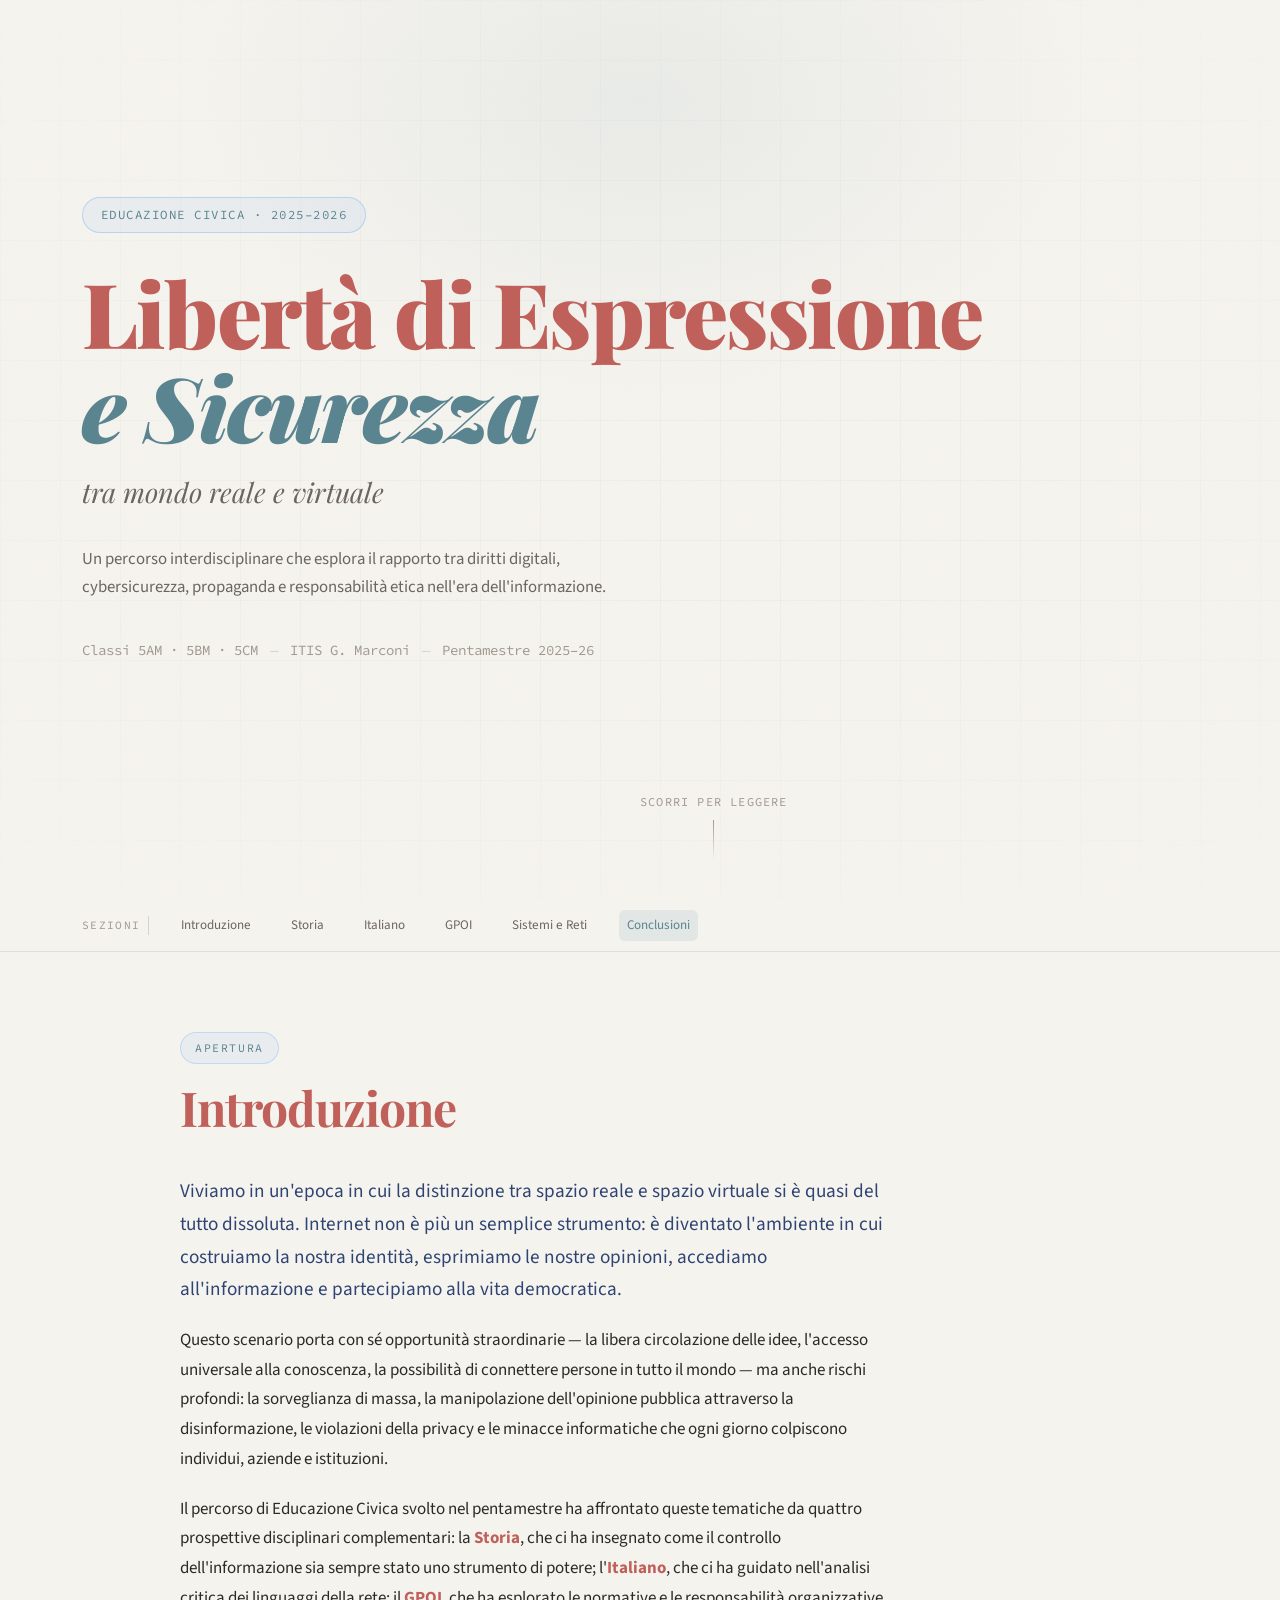
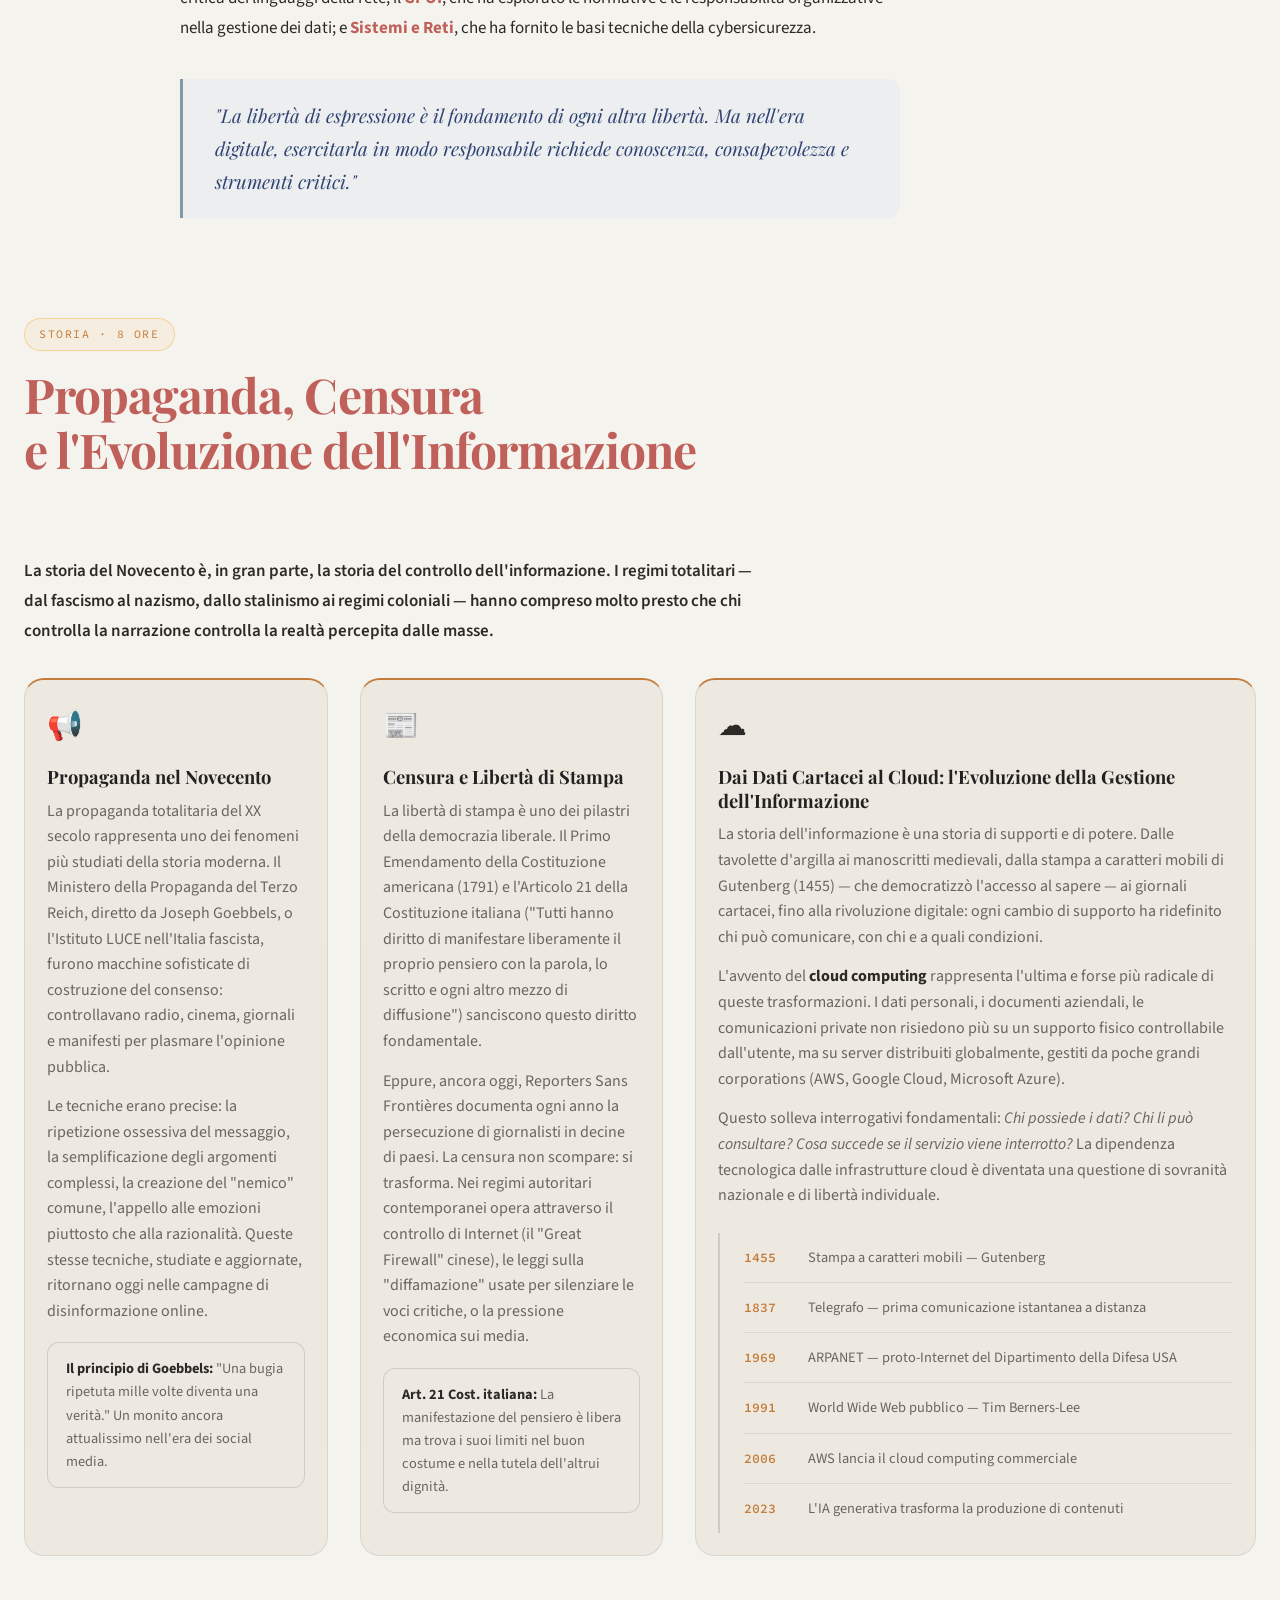
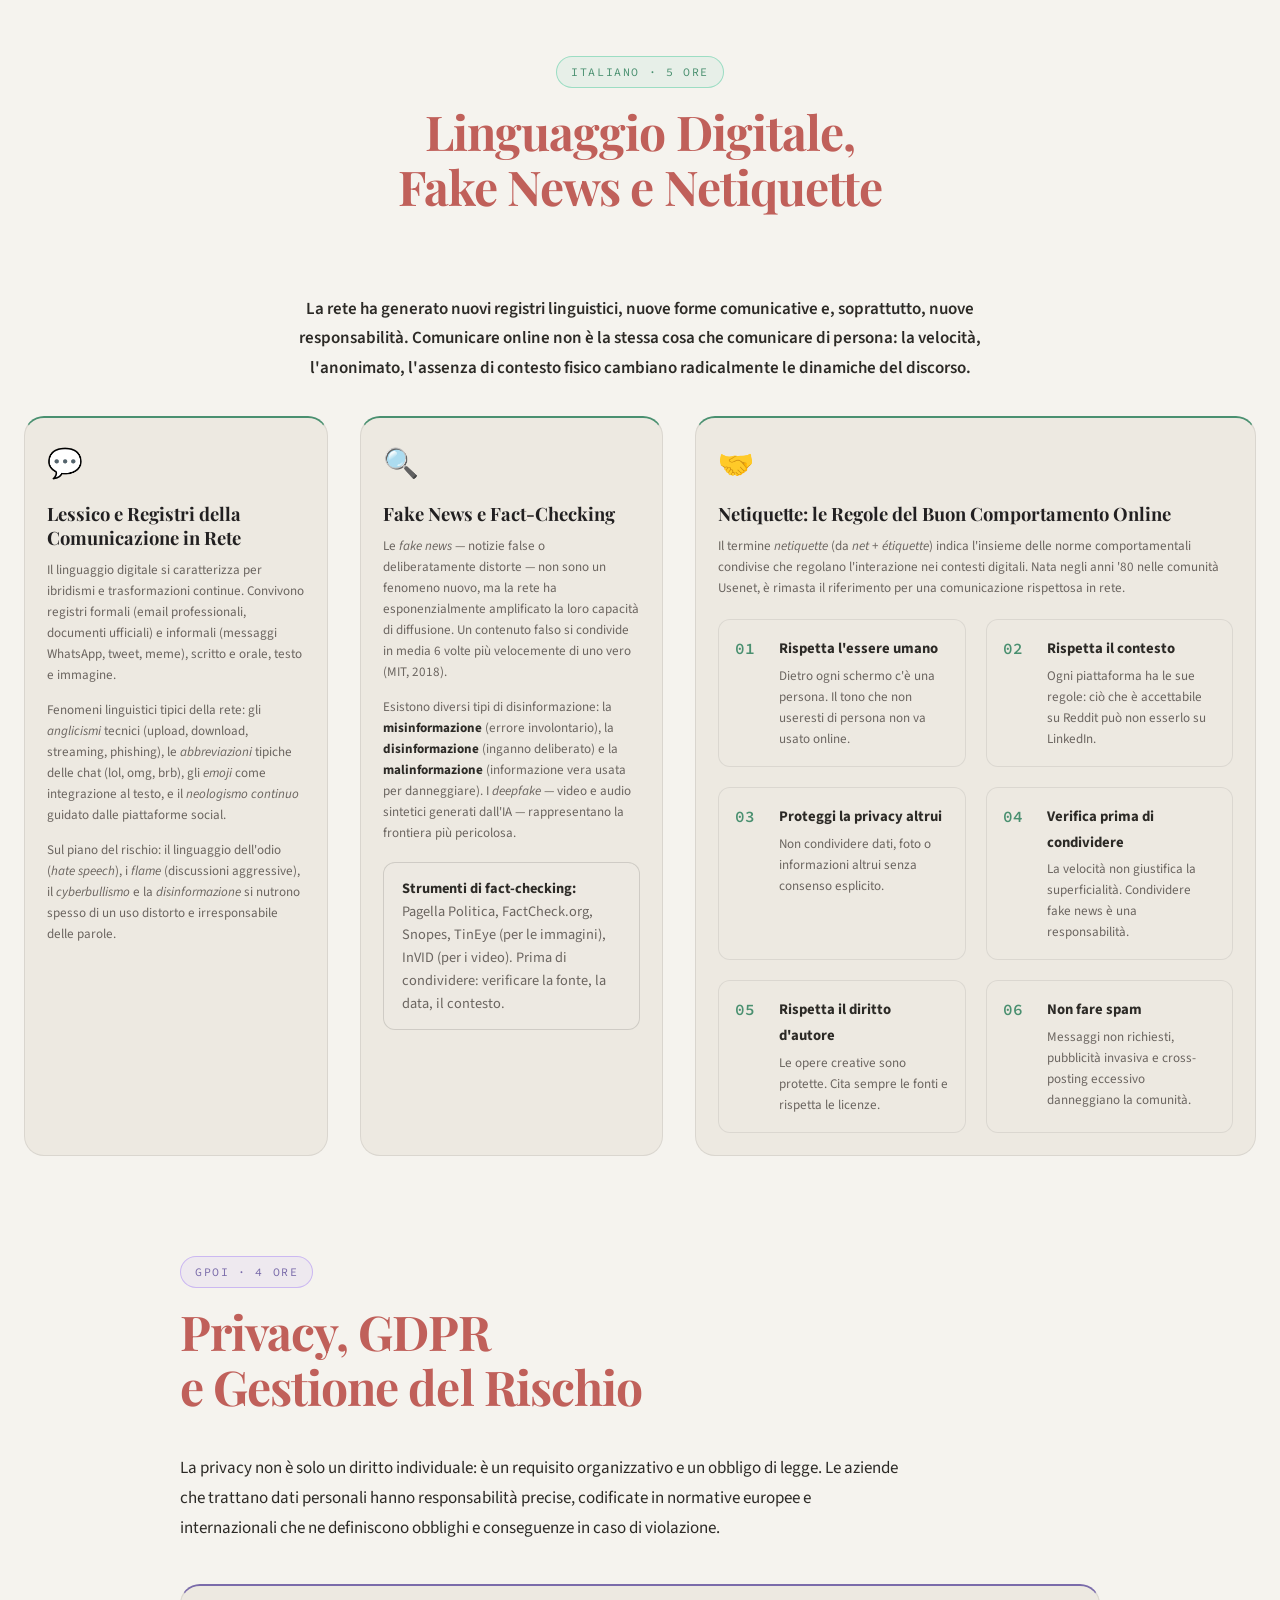
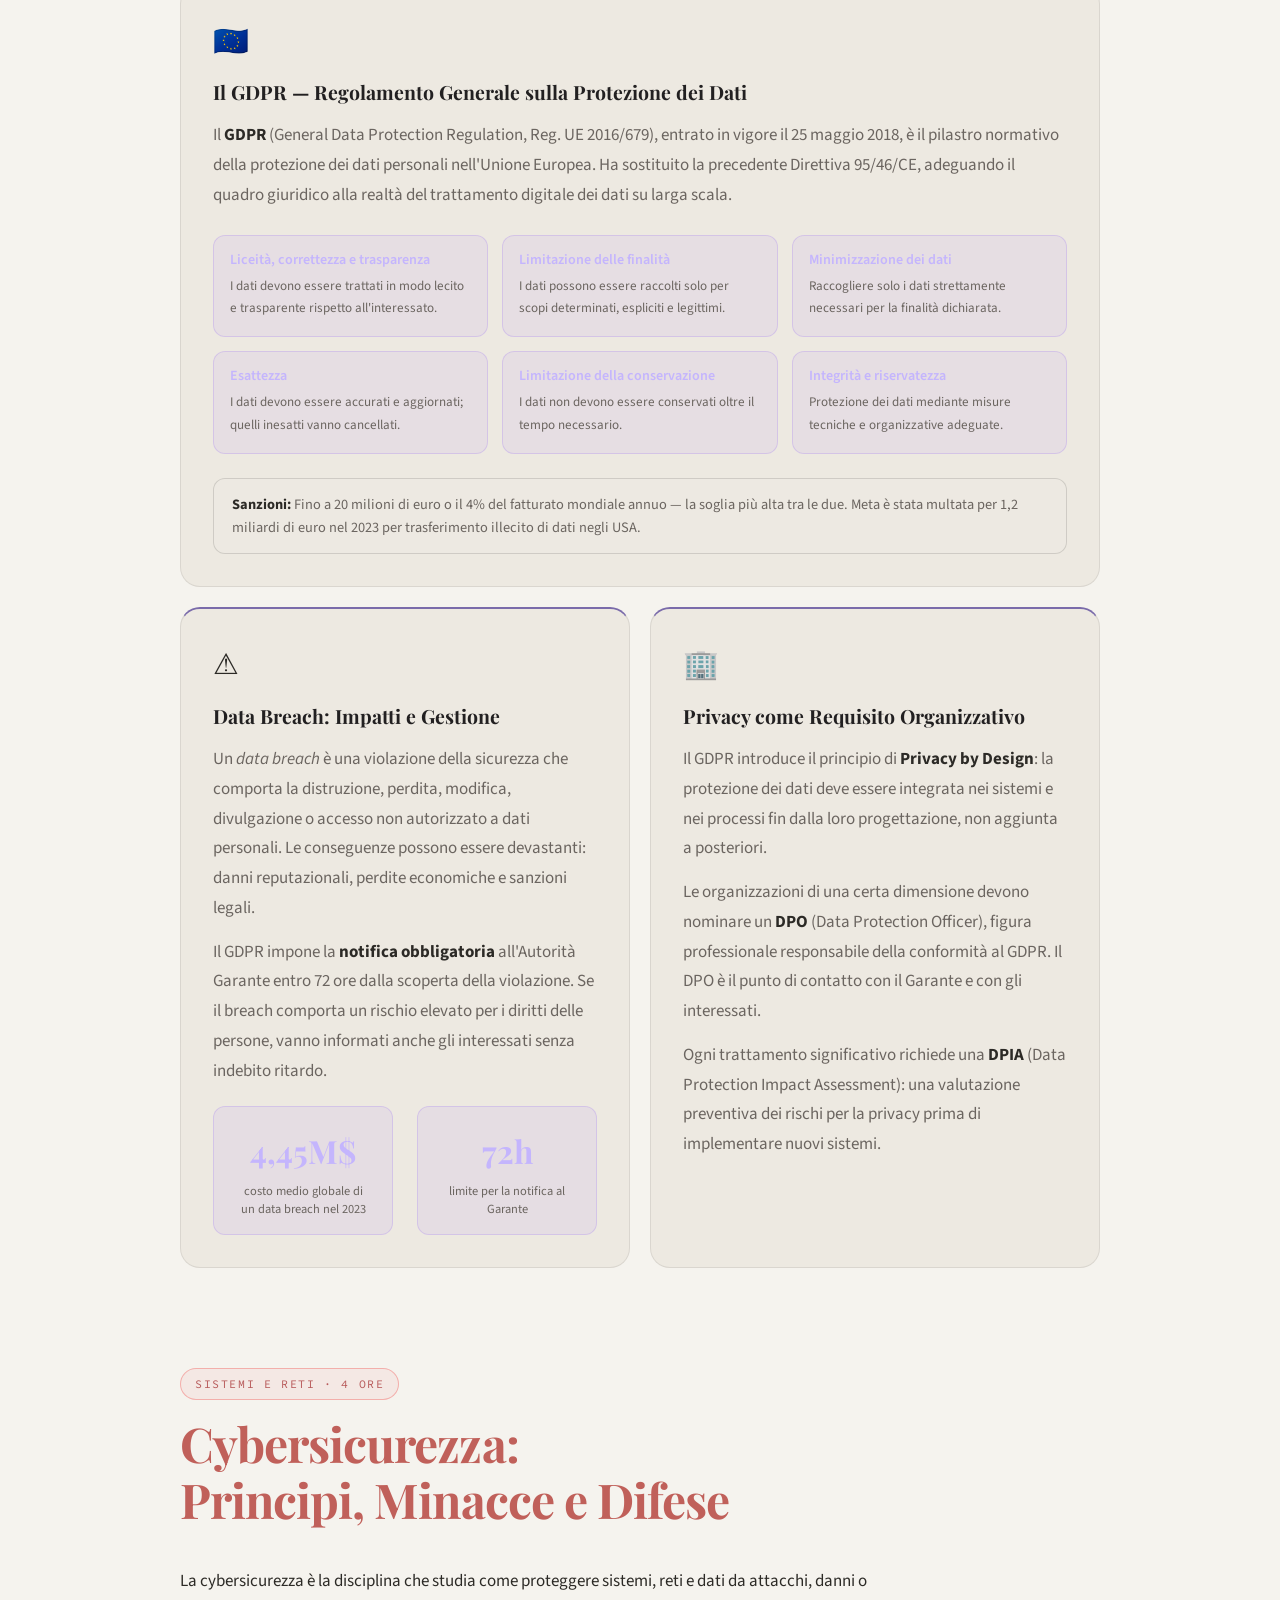
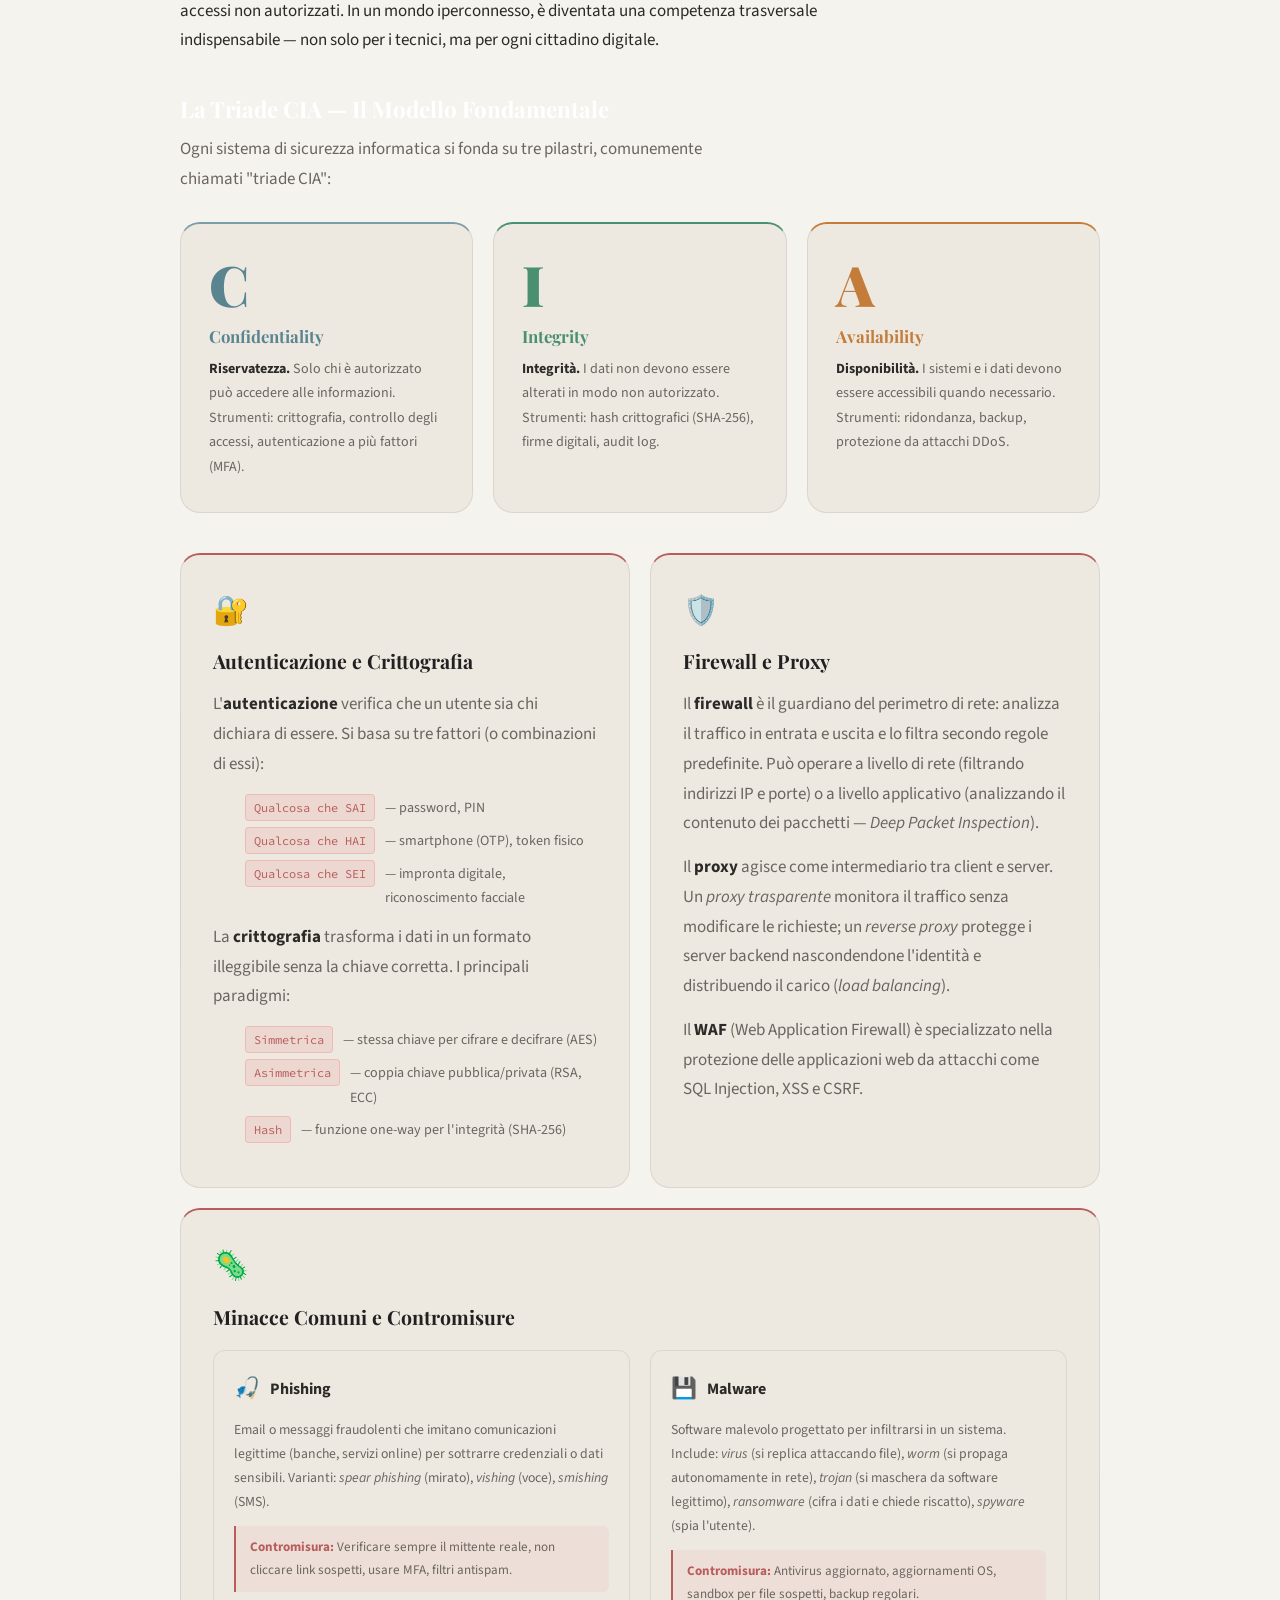
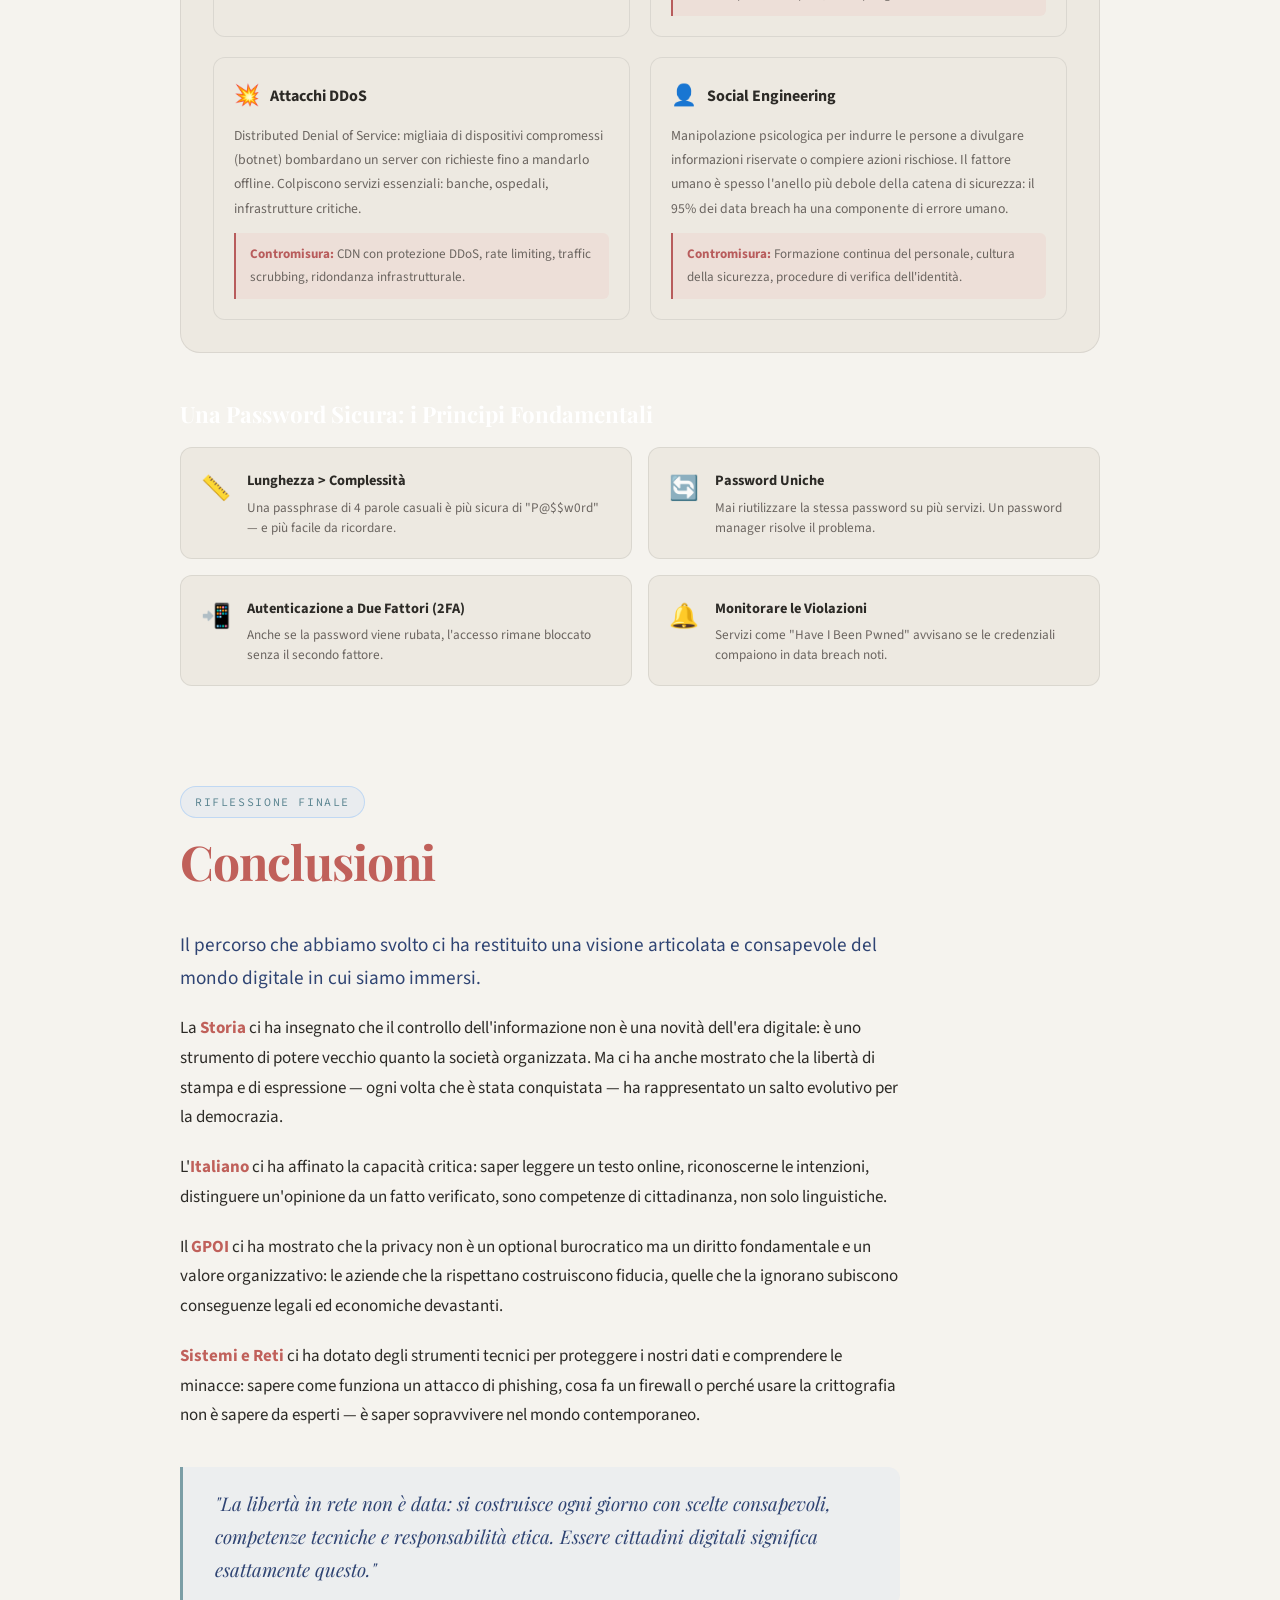
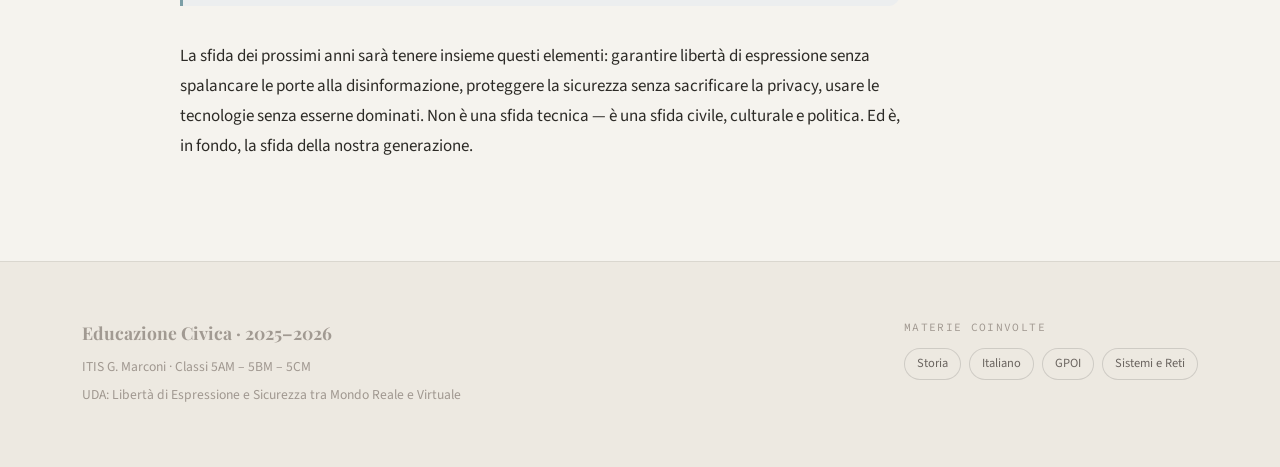
==== ed_civica.html @ 310dff1f "ul" ====
<!DOCTYPE html>
<html lang="it">
<head>
  <meta charset="UTF-8" />
  <meta name="viewport" content="width=device-width, initial-scale=1.0" />
  <title>Libertà di Espressione e Sicurezza — Educazione Civica</title>
  <link rel="preconnect" href="https://fonts.googleapis.com" />
  <link rel="preconnect" href="https://fonts.gstatic.com" crossorigin />
  <link href="https://fonts.googleapis.com/css2?family=Playfair+Display:ital,wght@0,400;0,700;0,900;1,400;1,700&family=Source+Sans+3:ital,wght@0,300;0,400;0,600;1,300;1,400&family=Source+Code+Pro:wght@400;600&display=swap" rel="stylesheet" />
  <link rel="stylesheet" href="https://cdn.jsdelivr.net/npm/bootstrap@5.3.3/dist/css/bootstrap.min.css" />
  <link rel="stylesheet" href="style_edciv.css" />
</head>
<body>

  <!-- ░░ HERO ░░ -->
  <header class="hero">
    <div class="hero-noise"></div>
    <div class="hero-grid"></div>
    <div class="container hero-inner">
      <div class="hero-badge">Educazione Civica · 2025–2026</div>
      <h1 class="hero-title">
        Libertà di Espressione<br />
        <span class="accent">e Sicurezza</span>
      </h1>
      <p class="hero-sub">tra mondo reale e virtuale</p>
      <p class="hero-desc">
        Un percorso interdisciplinare che esplora il rapporto tra diritti digitali,
        cybersicurezza, propaganda e responsabilità etica nell'era dell'informazione.
      </p>
      <div class="hero-meta">
        <span>Classi 5AM · 5BM · 5CM</span>
        <span class="sep">—</span>
        <span>ITIS G. Marconi</span>
        <span class="sep">—</span>
        <span>Pentamestre 2025–26</span>
      </div>
    </div>
    <div class="hero-scroll-hint">
      <span>Scorri per leggere</span>
      <div class="scroll-arrow"></div>
    </div>
  </header>

  <!-- ░░ INDICE / TOC ░░ -->
  <nav class="toc-bar sticky-top">
    <div class="container d-flex align-items-center gap-4 flex-wrap">
      <span class="toc-label">Sezioni</span>
      <a href="#intro" class="toc-link">Introduzione</a>
      <a href="#storia" class="toc-link">Storia</a>
      <a href="#italiano" class="toc-link">Italiano</a>
      <a href="#gpoi" class="toc-link">GPOI</a>
      <a href="#sistemi" class="toc-link">Sistemi e Reti</a>
      <a href="#conclusioni" class="toc-link">Conclusioni</a>
    </div>
  </nav>

  <main class="container main-content">

    <!-- ░░ INTRODUZIONE ░░ -->
    <section id="intro" class="content-section">
      <div class="section-header">
        <div class="section-tag">Apertura</div>
        <h2 class="section-title">Introduzione</h2>
      </div>
      <div class="prose-block">
        <p class="lead-text">
          Viviamo in un'epoca in cui la distinzione tra spazio reale e spazio virtuale si è 
          quasi del tutto dissoluta. Internet non è più un semplice strumento: è diventato 
          l'ambiente in cui costruiamo la nostra identità, esprimiamo le nostre opinioni,
          accediamo all'informazione e partecipiamo alla vita democratica.
        </p>
        <p>
          Questo scenario porta con sé opportunità straordinarie — la libera circolazione 
          delle idee, l'accesso universale alla conoscenza, la possibilità di connettere 
          persone in tutto il mondo — ma anche rischi profondi: la sorveglianza di massa, 
          la manipolazione dell'opinione pubblica attraverso la disinformazione, le violazioni 
          della privacy e le minacce informatiche che ogni giorno colpiscono individui, 
          aziende e istituzioni.
        </p>
        <p>
          Il percorso di Educazione Civica svolto nel pentamestre ha affrontato queste 
          tematiche da quattro prospettive disciplinari complementari: la <strong>Storia</strong>, 
          che ci ha insegnato come il controllo dell'informazione sia sempre stato uno 
          strumento di potere; l'<strong>Italiano</strong>, che ci ha guidato nell'analisi 
          critica dei linguaggi della rete; il <strong>GPOI</strong>, che ha esplorato le 
          normative e le responsabilità organizzative nella gestione dei dati; e 
          <strong>Sistemi e Reti</strong>, che ha fornito le basi tecniche della cybersicurezza.
        </p>
        <blockquote class="pull-quote">
          "La libertà di espressione è il fondamento di ogni altra libertà. 
          Ma nell'era digitale, esercitarla in modo responsabile richiede 
          conoscenza, consapevolezza e strumenti critici."
        </blockquote>
      </div>
    </section>

    <!-- ░░ STORIA ░░ -->
    <section id="storia" class="content-section">
      <div class="section-header">
        <div class="section-tag tag-storia">Storia · 8 ore</div>
        <h2 class="section-title">Propaganda, Censura<br/>e l'Evoluzione dell'Informazione</h2>
      </div>

      <div class="prose-block">
        <p>
          La storia del Novecento è, in gran parte, la storia del controllo dell'informazione. 
          I regimi totalitari — dal fascismo al nazismo, dallo stalinismo ai regimi coloniali — 
          hanno compreso molto presto che chi controlla la narrazione controlla la realtà 
          percepita dalle masse.
        </p>
      </div>

      <div class="card-grid">
        <div class="topic-card card-storia">
          <div class="card-icon">📢</div>
          <h3>Propaganda nel Novecento</h3>
          <p>
            La propaganda totalitaria del XX secolo rappresenta uno dei fenomeni più studiati 
            della storia moderna. Il Ministero della Propaganda del Terzo Reich, diretto da 
            Joseph Goebbels, o l'Istituto LUCE nell'Italia fascista, furono macchine 
            sofisticate di costruzione del consenso: controllavano radio, cinema, giornali 
            e manifesti per plasmare l'opinione pubblica.
          </p>
          <p>
            Le tecniche erano precise: la ripetizione ossessiva del messaggio, la 
            semplificazione degli argomenti complessi, la creazione del "nemico" comune, 
            l'appello alle emozioni piuttosto che alla razionalità. Queste stesse tecniche, 
            studiate e aggiornate, ritornano oggi nelle campagne di disinformazione online.
          </p>
          <div class="card-highlight">
            <strong>Il principio di Goebbels:</strong> "Una bugia ripetuta mille volte 
            diventa una verità." Un monito ancora attualissimo nell'era dei social media.
          </div>
        </div>

        <div class="topic-card card-storia">
          <div class="card-icon">📰</div>
          <h3>Censura e Libertà di Stampa</h3>
          <p>
            La libertà di stampa è uno dei pilastri della democrazia liberale. 
            Il Primo Emendamento della Costituzione americana (1791) e l'Articolo 21 
            della Costituzione italiana ("Tutti hanno diritto di manifestare liberamente 
            il proprio pensiero con la parola, lo scritto e ogni altro mezzo di diffusione") 
            sanciscono questo diritto fondamentale.
          </p>
          <p>
            Eppure, ancora oggi, Reporters Sans Frontières documenta ogni anno la 
            persecuzione di giornalisti in decine di paesi. La censura non scompare: 
            si trasforma. Nei regimi autoritari contemporanei opera attraverso il controllo 
            di Internet (il "Great Firewall" cinese), le leggi sulla "diffamazione" usate 
            per silenziare le voci critiche, o la pressione economica sui media.
          </p>
          <div class="card-highlight">
            <strong>Art. 21 Cost. italiana:</strong> La manifestazione del pensiero è 
            libera ma trova i suoi limiti nel buon costume e nella tutela dell'altrui dignità.
          </div>
        </div>

        <div class="topic-card card-storia full-width">
          <div class="card-icon">☁️</div>
          <h3>Dai Dati Cartacei al Cloud: l'Evoluzione della Gestione dell'Informazione</h3>
          <p>
            La storia dell'informazione è una storia di supporti e di potere. Dalle tavolette 
            d'argilla ai manoscritti medievali, dalla stampa a caratteri mobili di Gutenberg 
            (1455) — che democratizzò l'accesso al sapere — ai giornali cartacei, fino alla 
            rivoluzione digitale: ogni cambio di supporto ha ridefinito chi può comunicare, 
            con chi e a quali condizioni.
          </p>
          <p>
            L'avvento del <strong>cloud computing</strong> rappresenta l'ultima e forse più 
            radicale di queste trasformazioni. I dati personali, i documenti aziendali, 
            le comunicazioni private non risiedono più su un supporto fisico controllabile 
            dall'utente, ma su server distribuiti globalmente, gestiti da poche grandi 
            corporations (AWS, Google Cloud, Microsoft Azure). 
          </p>
          <p>
            Questo solleva interrogativi fondamentali: <em>Chi possiede i dati?</em> 
            <em>Chi li può consultare?</em> <em>Cosa succede se il servizio viene 
            interrotto?</em> La dipendenza tecnologica dalle infrastrutture cloud è 
            diventata una questione di sovranità nazionale e di libertà individuale.
          </p>
          <div class="timeline">
            <div class="timeline-item">
              <span class="t-year">1455</span>
              <span class="t-event">Stampa a caratteri mobili — Gutenberg</span>
            </div>
            <div class="timeline-item">
              <span class="t-year">1837</span>
              <span class="t-event">Telegrafo — prima comunicazione istantanea a distanza</span>
            </div>
            <div class="timeline-item">
              <span class="t-year">1969</span>
              <span class="t-event">ARPANET — proto-Internet del Dipartimento della Difesa USA</span>
            </div>
            <div class="timeline-item">
              <span class="t-year">1991</span>
              <span class="t-event">World Wide Web pubblico — Tim Berners-Lee</span>
            </div>
            <div class="timeline-item">
              <span class="t-year">2006</span>
              <span class="t-event">AWS lancia il cloud computing commerciale</span>
            </div>
            <div class="timeline-item">
              <span class="t-year">2023</span>
              <span class="t-event">L'IA generativa trasforma la produzione di contenuti</span>
            </div>
          </div>
        </div>
      </div>
    </section>

    <!-- ░░ ITALIANO ░░ -->
    <section id="italiano" class="content-section">
      <div class="section-header">
        <div class="section-tag tag-italiano">Italiano · 5 ore</div>
        <h2 class="section-title">Linguaggio Digitale,<br/>Fake News e Netiquette</h2>
      </div>

      <div class="prose-block">
        <p>
          La rete ha generato nuovi registri linguistici, nuove forme comunicative e, 
          soprattutto, nuove responsabilità. Comunicare online non è la stessa cosa che 
          comunicare di persona: la velocità, l'anonimato, l'assenza di contesto fisico 
          cambiano radicalmente le dinamiche del discorso.
        </p>
      </div>

      <div class="card-grid">
        <div class="topic-card card-italiano">
          <div class="card-icon">💬</div>
          <h3>Lessico e Registri della Comunicazione in Rete</h3>
          <p>
            Il linguaggio digitale si caratterizza per ibridismi e trasformazioni continue. 
            Convivono registri formali (email professionali, documenti ufficiali) e 
            informali (messaggi WhatsApp, tweet, meme), scritto e orale, testo e immagine.
          </p>
          <p>
            Fenomeni linguistici tipici della rete: gli <em>anglicismi</em> tecnici 
            (upload, download, streaming, phishing), le <em>abbreviazioni</em> tipiche 
            delle chat (lol, omg, brb), gli <em>emoji</em> come integrazione al testo,
            e il <em>neologismo continuo</em> guidato dalle piattaforme social.
          </p>
          <p>
            Sul piano del rischio: il linguaggio dell'odio (<em>hate speech</em>), 
            i <em>flame</em> (discussioni aggressive), il <em>cyberbullismo</em> e 
            la <em>disinformazione</em> si nutrono spesso di un uso distorto e 
            irresponsabile delle parole.
          </p>
        </div>

        <div class="topic-card card-italiano">
          <div class="card-icon">🔍</div>
          <h3>Fake News e Fact-Checking</h3>
          <p>
            Le <em>fake news</em> — notizie false o deliberatamente distorte — non sono 
            un fenomeno nuovo, ma la rete ha esponenzialmente amplificato la loro 
            capacità di diffusione. Un contenuto falso si condivide in media 6 volte più 
            velocemente di uno vero (MIT, 2018).
          </p>
          <p>
            Esistono diversi tipi di disinformazione: la <strong>misinformazione</strong> 
            (errore involontario), la <strong>disinformazione</strong> (inganno 
            deliberato) e la <strong>malinformazione</strong> (informazione vera usata 
            per danneggiare). I <em>deepfake</em> — video e audio sintetici generati 
            dall'IA — rappresentano la frontiera più pericolosa.
          </p>
          <div class="card-highlight">
            <strong>Strumenti di fact-checking:</strong> Pagella Politica, 
            FactCheck.org, Snopes, TinEye (per le immagini), InVID (per i video). 
            Prima di condividere: verificare la fonte, la data, il contesto.
          </div>
        </div>

        <div class="topic-card card-italiano full-width">
          <div class="card-icon">🤝</div>
          <h3>Netiquette: le Regole del Buon Comportamento Online</h3>
          <p>
            Il termine <em>netiquette</em> (da <em>net</em> + <em>étiquette</em>) 
            indica l'insieme delle norme comportamentali condivise che regolano 
            l'interazione nei contesti digitali. Nata negli anni '80 nelle comunità 
            Usenet, è rimasta il riferimento per una comunicazione rispettosa in rete.
          </p>
          <div class="rules-grid">
            <div class="rule-item">
              <span class="rule-num">01</span>
              <div>
                <strong>Rispetta l'essere umano</strong>
                <p>Dietro ogni schermo c'è una persona. Il tono che non useresti di persona non va usato online.</p>
              </div>
            </div>
            <div class="rule-item">
              <span class="rule-num">02</span>
              <div>
                <strong>Rispetta il contesto</strong>
                <p>Ogni piattaforma ha le sue regole: ciò che è accettabile su Reddit può non esserlo su LinkedIn.</p>
              </div>
            </div>
            <div class="rule-item">
              <span class="rule-num">03</span>
              <div>
                <strong>Proteggi la privacy altrui</strong>
                <p>Non condividere dati, foto o informazioni altrui senza consenso esplicito.</p>
              </div>
            </div>
            <div class="rule-item">
              <span class="rule-num">04</span>
              <div>
                <strong>Verifica prima di condividere</strong>
                <p>La velocità non giustifica la superficialità. Condividere fake news è una responsabilità.</p>
              </div>
            </div>
            <div class="rule-item">
              <span class="rule-num">05</span>
              <div>
                <strong>Rispetta il diritto d'autore</strong>
                <p>Le opere creative sono protette. Cita sempre le fonti e rispetta le licenze.</p>
              </div>
            </div>
            <div class="rule-item">
              <span class="rule-num">06</span>
              <div>
                <strong>Non fare spam</strong>
                <p>Messaggi non richiesti, pubblicità invasiva e cross-posting eccessivo danneggiano la comunità.</p>
              </div>
            </div>
          </div>
        </div>
      </div>
    </section>

    <!-- ░░ GPOI ░░ -->
    <section id="gpoi" class="content-section">
      <div class="section-header">
        <div class="section-tag tag-gpoi">GPOI · 4 ore</div>
        <h2 class="section-title">Privacy, GDPR<br/>e Gestione del Rischio</h2>
      </div>

      <div class="prose-block">
        <p>
          La privacy non è solo un diritto individuale: è un requisito organizzativo 
          e un obbligo di legge. Le aziende che trattano dati personali hanno 
          responsabilità precise, codificate in normative europee e internazionali 
          che ne definiscono obblighi e conseguenze in caso di violazione.
        </p>
      </div>

      <div class="card-grid">
        <div class="topic-card card-gpoi full-width">
          <div class="card-icon">🇪🇺</div>
          <h3>Il GDPR — Regolamento Generale sulla Protezione dei Dati</h3>
          <p>
            Il <strong>GDPR</strong> (General Data Protection Regulation, Reg. UE 2016/679), 
            entrato in vigore il 25 maggio 2018, è il pilastro normativo della protezione 
            dei dati personali nell'Unione Europea. Ha sostituito la precedente Direttiva 
            95/46/CE, adeguando il quadro giuridico alla realtà del trattamento digitale 
            dei dati su larga scala.
          </p>
          <div class="gdpr-principles">
            <div class="principle">
              <h4>Liceità, correttezza e trasparenza</h4>
              <p>I dati devono essere trattati in modo lecito e trasparente rispetto all'interessato.</p>
            </div>
            <div class="principle">
              <h4>Limitazione delle finalità</h4>
              <p>I dati possono essere raccolti solo per scopi determinati, espliciti e legittimi.</p>
            </div>
            <div class="principle">
              <h4>Minimizzazione dei dati</h4>
              <p>Raccogliere solo i dati strettamente necessari per la finalità dichiarata.</p>
            </div>
            <div class="principle">
              <h4>Esattezza</h4>
              <p>I dati devono essere accurati e aggiornati; quelli inesatti vanno cancellati.</p>
            </div>
            <div class="principle">
              <h4>Limitazione della conservazione</h4>
              <p>I dati non devono essere conservati oltre il tempo necessario.</p>
            </div>
            <div class="principle">
              <h4>Integrità e riservatezza</h4>
              <p>Protezione dei dati mediante misure tecniche e organizzative adeguate.</p>
            </div>
          </div>
          <div class="card-highlight">
            <strong>Sanzioni:</strong> Fino a 20 milioni di euro o il 4% del fatturato 
            mondiale annuo — la soglia più alta tra le due. Meta è stata multata per 
            1,2 miliardi di euro nel 2023 per trasferimento illecito di dati negli USA.
          </div>
        </div>

        <div class="topic-card card-gpoi">
          <div class="card-icon">⚠️</div>
          <h3>Data Breach: Impatti e Gestione</h3>
          <p>
            Un <em>data breach</em> è una violazione della sicurezza che comporta 
            la distruzione, perdita, modifica, divulgazione o accesso non autorizzato 
            a dati personali. Le conseguenze possono essere devastanti: danni reputazionali, 
            perdite economiche e sanzioni legali.
          </p>
          <p>
            Il GDPR impone la <strong>notifica obbligatoria</strong> all'Autorità 
            Garante entro 72 ore dalla scoperta della violazione. Se il breach 
            comporta un rischio elevato per i diritti delle persone, vanno informati 
            anche gli interessati senza indebito ritardo.
          </p>
          <div class="stat-block">
            <div class="stat">
              <span class="stat-num">4,45M$</span>
              <span class="stat-label">costo medio globale di un data breach nel 2023</span>
            </div>
            <div class="stat">
              <span class="stat-num">72h</span>
              <span class="stat-label">limite per la notifica al Garante</span>
            </div>
          </div>
        </div>

        <div class="topic-card card-gpoi">
          <div class="card-icon">🏢</div>
          <h3>Privacy come Requisito Organizzativo</h3>
          <p>
            Il GDPR introduce il principio di <strong>Privacy by Design</strong>: 
            la protezione dei dati deve essere integrata nei sistemi e nei processi 
            fin dalla loro progettazione, non aggiunta a posteriori.
          </p>
          <p>
            Le organizzazioni di una certa dimensione devono nominare un 
            <strong>DPO</strong> (Data Protection Officer), figura professionale 
            responsabile della conformità al GDPR. Il DPO è il punto di contatto 
            con il Garante e con gli interessati.
          </p>
          <p>
            Ogni trattamento significativo richiede una 
            <strong>DPIA</strong> (Data Protection Impact Assessment): una valutazione 
            preventiva dei rischi per la privacy prima di implementare nuovi sistemi.
          </p>
        </div>
      </div>
    </section>

    <!-- ░░ SISTEMI E RETI ░░ -->
    <section id="sistemi" class="content-section">
      <div class="section-header">
        <div class="section-tag tag-sistemi">Sistemi e Reti · 4 ore</div>
        <h2 class="section-title">Cybersicurezza:<br/>Principi, Minacce e Difese</h2>
      </div>

      <div class="prose-block">
        <p>
          La cybersicurezza è la disciplina che studia come proteggere sistemi, 
          reti e dati da attacchi, danni o accessi non autorizzati. In un mondo 
          iperconnesso, è diventata una competenza trasversale indispensabile — 
          non solo per i tecnici, ma per ogni cittadino digitale.
        </p>
      </div>

      <!-- CIA TRIAD -->
      <div class="cia-triad-wrapper">
        <h3 class="sub-heading">La Triade CIA — Il Modello Fondamentale</h3>
        <p class="cia-desc">
          Ogni sistema di sicurezza informatica si fonda su tre pilastri, 
          comunemente chiamati "triade CIA":
        </p>
        <div class="cia-triad">
          <div class="cia-item cia-c">
            <div class="cia-letter">C</div>
            <h4>Confidentiality</h4>
            <p>
              <strong>Riservatezza.</strong> Solo chi è autorizzato può accedere 
              alle informazioni. Strumenti: crittografia, controllo degli accessi, 
              autenticazione a più fattori (MFA).
            </p>
          </div>
          <div class="cia-item cia-i">
            <div class="cia-letter">I</div>
            <h4>Integrity</h4>
            <p>
              <strong>Integrità.</strong> I dati non devono essere alterati 
              in modo non autorizzato. Strumenti: hash crittografici (SHA-256), 
              firme digitali, audit log.
            </p>
          </div>
          <div class="cia-item cia-a">
            <div class="cia-letter">A</div>
            <h4>Availability</h4>
            <p>
              <strong>Disponibilità.</strong> I sistemi e i dati devono essere 
              accessibili quando necessario. Strumenti: ridondanza, backup, 
              protezione da attacchi DDoS.
            </p>
          </div>
        </div>
      </div>

      <div class="card-grid">
        <div class="topic-card card-sistemi">
          <div class="card-icon">🔐</div>
          <h3>Autenticazione e Crittografia</h3>
          <p>
            L'<strong>autenticazione</strong> verifica che un utente sia chi dichiara 
            di essere. Si basa su tre fattori (o combinazioni di essi):
          </p>
          <ul class="tech-list">
            <li><span class="factor">Qualcosa che SAI</span> — password, PIN</li>
            <li><span class="factor">Qualcosa che HAI</span> — smartphone (OTP), token fisico</li>
            <li><span class="factor">Qualcosa che SEI</span> — impronta digitale, riconoscimento facciale</li>
          </ul>
          <p>
            La <strong>crittografia</strong> trasforma i dati in un formato 
            illeggibile senza la chiave corretta. I principali paradigmi:
          </p>
          <ul class="tech-list">
            <li><span class="factor">Simmetrica</span> — stessa chiave per cifrare e decifrare (AES)</li>
            <li><span class="factor">Asimmetrica</span> — coppia chiave pubblica/privata (RSA, ECC)</li>
            <li><span class="factor">Hash</span> — funzione one-way per l'integrità (SHA-256)</li>
          </ul>
        </div>

        <div class="topic-card card-sistemi">
          <div class="card-icon">🛡️</div>
          <h3>Firewall e Proxy</h3>
          <p>
            Il <strong>firewall</strong> è il guardiano del perimetro di rete: 
            analizza il traffico in entrata e uscita e lo filtra secondo regole 
            predefinite. Può operare a livello di rete (filtrando indirizzi IP e porte) 
            o a livello applicativo (analizzando il contenuto dei pacchetti — 
            <em>Deep Packet Inspection</em>).
          </p>
          <p>
            Il <strong>proxy</strong> agisce come intermediario tra client e server. 
            Un <em>proxy trasparente</em> monitora il traffico senza modificare le richieste; 
            un <em>reverse proxy</em> protegge i server backend nascondendone 
            l'identità e distribuendo il carico (<em>load balancing</em>).
          </p>
          <p>
            Il <strong>WAF</strong> (Web Application Firewall) è specializzato 
            nella protezione delle applicazioni web da attacchi come SQL Injection, 
            XSS e CSRF.
          </p>
        </div>

        <div class="topic-card card-sistemi full-width">
          <div class="card-icon">🦠</div>
          <h3>Minacce Comuni e Contromisure</h3>
          <div class="threats-grid">
            <div class="threat-item">
              <div class="threat-header">
                <span class="threat-icon">🎣</span>
                <strong>Phishing</strong>
              </div>
              <p>
                Email o messaggi fraudolenti che imitano comunicazioni legittime 
                (banche, servizi online) per sottrarre credenziali o dati sensibili. 
                Varianti: <em>spear phishing</em> (mirato), <em>vishing</em> (voce), 
                <em>smishing</em> (SMS).
              </p>
              <div class="countermeasure">
                <strong>Contromisura:</strong> Verificare sempre il mittente reale, 
                non cliccare link sospetti, usare MFA, filtri antispam.
              </div>
            </div>
            <div class="threat-item">
              <div class="threat-header">
                <span class="threat-icon">💾</span>
                <strong>Malware</strong>
              </div>
              <p>
                Software malevolo progettato per infiltrarsi in un sistema. 
                Include: <em>virus</em> (si replica attaccando file), 
                <em>worm</em> (si propaga autonomamente in rete), 
                <em>trojan</em> (si maschera da software legittimo), 
                <em>ransomware</em> (cifra i dati e chiede riscatto), 
                <em>spyware</em> (spia l'utente).
              </p>
              <div class="countermeasure">
                <strong>Contromisura:</strong> Antivirus aggiornato, 
                aggiornamenti OS, sandbox per file sospetti, backup regolari.
              </div>
            </div>
            <div class="threat-item">
              <div class="threat-header">
                <span class="threat-icon">💥</span>
                <strong>Attacchi DDoS</strong>
              </div>
              <p>
                Distributed Denial of Service: migliaia di dispositivi compromessi 
                (botnet) bombardano un server con richieste fino a mandarlo offline. 
                Colpiscono servizi essenziali: banche, ospedali, infrastrutture critiche.
              </p>
              <div class="countermeasure">
                <strong>Contromisura:</strong> CDN con protezione DDoS, 
                rate limiting, traffic scrubbing, ridondanza infrastrutturale.
              </div>
            </div>
            <div class="threat-item">
              <div class="threat-header">
                <span class="threat-icon">👤</span>
                <strong>Social Engineering</strong>
              </div>
              <p>
                Manipolazione psicologica per indurre le persone a divulgare 
                informazioni riservate o compiere azioni rischiose. Il fattore 
                umano è spesso l'anello più debole della catena di sicurezza: 
                il 95% dei data breach ha una componente di errore umano.
              </p>
              <div class="countermeasure">
                <strong>Contromisura:</strong> Formazione continua del personale, 
                cultura della sicurezza, procedure di verifica dell'identità.
              </div>
            </div>
          </div>
        </div>
      </div>

      <!-- Password Security -->
      <div class="password-section">
        <h3 class="sub-heading">Una Password Sicura: i Principi Fondamentali</h3>
        <div class="password-tips">
          <div class="pw-tip">
            <span class="pw-icon">📏</span>
            <div>
              <strong>Lunghezza &gt; Complessità</strong>
              <p>Una passphrase di 4 parole casuali è più sicura di "P@$$w0rd" — e più facile da ricordare.</p>
            </div>
          </div>
          <div class="pw-tip">
            <span class="pw-icon">🔄</span>
            <div>
              <strong>Password Uniche</strong>
              <p>Mai riutilizzare la stessa password su più servizi. Un password manager risolve il problema.</p>
            </div>
          </div>
          <div class="pw-tip">
            <span class="pw-icon">📲</span>
            <div>
              <strong>Autenticazione a Due Fattori (2FA)</strong>
              <p>Anche se la password viene rubata, l'accesso rimane bloccato senza il secondo fattore.</p>
            </div>
          </div>
          <div class="pw-tip">
            <span class="pw-icon">🔔</span>
            <div>
              <strong>Monitorare le Violazioni</strong>
              <p>Servizi come "Have I Been Pwned" avvisano se le credenziali compaiono in data breach noti.</p>
            </div>
          </div>
        </div>
      </div>
    </section>

    <!-- ░░ CONCLUSIONI ░░ -->
    <section id="conclusioni" class="content-section">
      <div class="section-header">
        <div class="section-tag">Riflessione finale</div>
        <h2 class="section-title">Conclusioni</h2>
      </div>
      <div class="prose-block">
        <p class="lead-text">
          Il percorso che abbiamo svolto ci ha restituito una visione articolata e 
          consapevole del mondo digitale in cui siamo immersi.
        </p>
        <p>
          La <strong>Storia</strong> ci ha insegnato che il controllo dell'informazione 
          non è una novità dell'era digitale: è uno strumento di potere vecchio quanto la 
          società organizzata. Ma ci ha anche mostrato che la libertà di stampa e di 
          espressione — ogni volta che è stata conquistata — ha rappresentato un salto 
          evolutivo per la democrazia.
        </p>
        <p>
          L'<strong>Italiano</strong> ci ha affinato la capacità critica: saper leggere 
          un testo online, riconoscerne le intenzioni, distinguere un'opinione da un fatto 
          verificato, sono competenze di cittadinanza, non solo linguistiche.
        </p>
        <p>
          Il <strong>GPOI</strong> ci ha mostrato che la privacy non è un optional 
          burocratico ma un diritto fondamentale e un valore organizzativo: le aziende 
          che la rispettano costruiscono fiducia, quelle che la ignorano subiscono 
          conseguenze legali ed economiche devastanti.
        </p>
        <p>
          <strong>Sistemi e Reti</strong> ci ha dotato degli strumenti tecnici per 
          proteggere i nostri dati e comprendere le minacce: sapere come funziona 
          un attacco di phishing, cosa fa un firewall o perché usare la crittografia 
          non è sapere da esperti — è saper sopravvivere nel mondo contemporaneo.
        </p>
        <blockquote class="pull-quote">
          "La libertà in rete non è data: si costruisce ogni giorno con scelte 
          consapevoli, competenze tecniche e responsabilità etica. 
          Essere cittadini digitali significa esattamente questo."
        </blockquote>
        <p>
          La sfida dei prossimi anni sarà tenere insieme questi elementi: garantire 
          libertà di espressione senza spalancare le porte alla disinformazione, 
          proteggere la sicurezza senza sacrificare la privacy, usare le tecnologie 
          senza esserne dominati. Non è una sfida tecnica — è una sfida civile, 
          culturale e politica. Ed è, in fondo, la sfida della nostra generazione.
        </p>
      </div>
    </section>

  </main>

  <!-- ░░ FOOTER ░░ -->
  <footer class="site-footer">
    <div class="container">
      <div class="footer-inner">
        <div class="footer-left">
          <p class="footer-title">Educazione Civica · 2025–2026</p>
          <p class="footer-sub">ITIS G. Marconi · Classi 5AM – 5BM – 5CM</p>
          <p class="footer-sub">UDA: Libertà di Espressione e Sicurezza tra Mondo Reale e Virtuale</p>
        </div>
        <div class="footer-right">
          <p class="footer-materie">Materie coinvolte</p>
          <div class="footer-tags">
            <span class="f-tag">Storia</span>
            <span class="f-tag">Italiano</span>
            <span class="f-tag">GPOI</span>
            <span class="f-tag">Sistemi e Reti</span>
          </div>
        </div>
      </div>
    </div>
  </footer>

  <script src="https://cdn.jsdelivr.net/npm/bootstrap@5.3.3/dist/js/bootstrap.bundle.min.js"></script>
  <script>
    // Active TOC link on scroll
    const sections = document.querySelectorAll('section[id]');
    const tocLinks = document.querySelectorAll('.toc-link');

    const observer = new IntersectionObserver((entries) => {
      entries.forEach(entry => {
        if (entry.isIntersecting) {
          tocLinks.forEach(l => l.classList.remove('active'));
          const active = document.querySelector(`.toc-link[href="#${entry.target.id}"]`);
          if (active) active.classList.add('active');
        }
      });
    }, { rootMargin: '-30% 0px -60% 0px' });

    sections.forEach(s => observer.observe(s));

    // Fade in sections
    const fadeObserver = new IntersectionObserver((entries) => {
      entries.forEach(entry => {
        if (entry.isIntersecting) {
          entry.target.classList.add('visible');
        }
      });
    }, { threshold: 0.08 });

    document.querySelectorAll('.content-section, .topic-card, .cia-item').forEach(el => {
      fadeObserver.observe(el);
    });
  </script>
</body>
</html>
---- style_edciv.css ----
/* ================================================
   EDUCAZIONE CIVICA — LIBERTÀ & SICUREZZA DIGITALE
   Stylesheet · 2025–2026
   ================================================ */

/* ─── VARIABLES ─── */
:root {
  --bg:        #f5f3ee;
  --bg2:       #ede9e1;
  --bg3:       #e4dfd5;
  --border:    rgba(0,0,0,0.08);
  --border2:   rgba(0,0,0,0.13);

  --text:      #2c2a26;
  --text-muted:#6b6560;
  --text-faint:#a09890;

  --accent:    #7b9ea6;
  --accent2:   #5a8490;
  --accent-glow: rgba(123,158,166,0.15);

  --storia:    #c47c3a;
  --storia-bg: rgba(196,124,58,0.10);
  --italiano:  #4a9070;
  --italiano-bg: rgba(74,144,112,0.10);
  --gpoi:      #7a6baa;
  --gpoi-bg:   rgba(122,107,170,0.10);
  --sistemi:   #b85c5c;
  --sistemi-bg:rgba(184,92,92,0.10);

  --font-head: 'Playfair Display', Georgia, serif;
  --font-body: 'Source Sans 3', system-ui, sans-serif;
  --font-mono: 'Source Code Pro', monospace;

  --radius:    12px;
  --radius-lg: 20px;
  --transition: 0.3s ease;
}

/* ─── RESET / BASE ─── */
*, *::before, *::after { box-sizing: border-box; margin: 0; padding: 0; }

html { scroll-behavior: smooth; }

body {
  background: var(--bg);
  color: var(--text);
  font-family: var(--font-body);
  font-size: 17px;
  line-height: 1.75;
  -webkit-font-smoothing: antialiased;
}

/* ─── HERO ─── */
.hero {
  position: relative;
  min-height: 100vh;
  display: flex;
  flex-direction: column;
  justify-content: center;
  overflow: hidden;
  padding: 80px 0 120px;
  background: var(--bg);
}

.hero-noise {
  position: absolute; inset: 0;
  background-image: url("data:image/svg+xml,%3Csvg viewBox='0 0 256 256' xmlns='http://www.w3.org/2000/svg'%3E%3Cfilter id='n'%3E%3CfeTurbulence type='fractalNoise' baseFrequency='0.9' numOctaves='4' stitchTiles='stitch'/%3E%3C/filter%3E%3Crect width='100%25' height='100%25' filter='url(%23n)' opacity='0.035'/%3E%3C/svg%3E");
  background-size: 200px 200px;
  opacity: 0.6;
  pointer-events: none;
}

.hero-grid {
  position: absolute; inset: 0;
  background-image:
    linear-gradient(rgba(123,158,166,0.06) 1px, transparent 1px),
    linear-gradient(90deg, rgba(123,158,166,0.06) 1px, transparent 1px);
  background-size: 60px 60px;
  mask-image: radial-gradient(ellipse 80% 70% at 50% 50%, black 30%, transparent 100%);
  pointer-events: none;
}

.hero::before {
  content: '';
  position: absolute;
  top: -200px; left: 50%; transform: translateX(-50%);
  width: 900px; height: 600px;
  background: radial-gradient(ellipse, rgba(123,158,166,0.10) 0%, transparent 70%);
  pointer-events: none;
}

.hero-inner {
  position: relative;
  z-index: 1;
}

.hero-badge {
  display: inline-block;
  font-family: var(--font-mono);
  font-size: 0.78rem;
  letter-spacing: 0.12em;
  text-transform: uppercase;
  color: var(--accent2);
  border: 1px solid rgba(96,165,250,0.35);
  border-radius: 100px;
  padding: 6px 18px;
  margin-bottom: 32px;
  background: rgba(59,130,246,0.06);
  animation: fadeUp 0.8s ease both;
}

.hero-title {
  font-family: var(--font-head);
  font-size: clamp(2.8rem, 7vw, 6rem);
  font-weight: 900;
  line-height: 1.05;
  color: #c0605a;
  letter-spacing: -0.02em;
  margin-bottom: 16px;
  animation: fadeUp 0.8s 0.1s ease both;
}

.hero-title .accent {
  color: var(--accent2);
  font-style: italic;
}

.hero-sub {
  font-family: var(--font-head);
  font-size: clamp(1.1rem, 3vw, 1.7rem);
  color: var(--text-muted);
  font-style: italic;
  margin-bottom: 28px;
  animation: fadeUp 0.8s 0.2s ease both;
}

.hero-desc {
  max-width: 580px;
  font-size: 1.05rem;
  color: var(--text-muted);
  line-height: 1.7;
  margin-bottom: 36px;
  animation: fadeUp 0.8s 0.3s ease both;
}

.hero-meta {
  display: flex;
  gap: 12px;
  align-items: center;
  font-size: 0.88rem;
  color: var(--text-faint);
  font-family: var(--font-mono);
  animation: fadeUp 0.8s 0.4s ease both;
}

.sep { color: var(--border2); }

.hero-scroll-hint {
  position: absolute;
  bottom: 40px; left: 50%; transform: translateX(-50%);
  display: flex; flex-direction: column; align-items: center; gap: 8px;
  font-size: 0.75rem;
  color: var(--text-faint);
  letter-spacing: 0.1em;
  text-transform: uppercase;
  font-family: var(--font-mono);
  animation: fadeUp 1s 0.8s ease both;
}

.scroll-arrow {
  width: 1px; height: 40px;
  background: linear-gradient(to bottom, var(--text-faint), transparent);
  animation: scrollPulse 2s infinite;
}

/* ─── TOC BAR ─── */
.toc-bar {
  background: rgba(245,243,238,0.88);
  backdrop-filter: blur(16px);
  border-bottom: 1px solid var(--border);
  z-index: 100;
  padding: 0 0;
  height: 52px;
}

.toc-bar .container {
  height: 100%;
}

.toc-label {
  font-family: var(--font-mono);
  font-size: 0.7rem;
  text-transform: uppercase;
  letter-spacing: 0.12em;
  color: var(--text-faint);
  white-space: nowrap;
  padding-right: 8px;
  border-right: 1px solid var(--border2);
}

.toc-link {
  font-size: 0.82rem;
  color: var(--text-muted);
  text-decoration: none;
  padding: 4px 8px;
  border-radius: 6px;
  transition: color var(--transition), background var(--transition);
  white-space: nowrap;
}

.toc-link:hover,
.toc-link.active {
  color: var(--accent2);
  background: var(--accent-glow);
}

/* ─── MAIN CONTENT ─── */
.main-content {
  padding: 80px 0 0;
  max-width: 920px;
}

/* ─── SECTIONS ─── */
.content-section {
  margin-bottom: 100px;
  opacity: 0;
  transform: translateY(30px);
  transition: opacity 0.7s ease, transform 0.7s ease;
}

.content-section.visible {
  opacity: 1;
  transform: none;
}

.section-header {
  margin-bottom: 40px;
}

.section-tag {
  display: inline-block;
  font-family: var(--font-mono);
  font-size: 0.72rem;
  text-transform: uppercase;
  letter-spacing: 0.14em;
  color: var(--accent2);
  border: 1px solid rgba(96,165,250,0.3);
  border-radius: 100px;
  padding: 5px 14px;
  margin-bottom: 16px;
  background: rgba(59,130,246,0.06);
}

.tag-storia  { color: var(--storia);  border-color: rgba(245,158,11,0.35);  background: rgba(245,158,11,0.06); }
.tag-italiano{ color: var(--italiano);border-color: rgba(16,185,129,0.35); background: rgba(16,185,129,0.06);}
.tag-gpoi    { color: var(--gpoi);    border-color: rgba(139,92,246,0.35); background: rgba(139,92,246,0.06);}
.tag-sistemi { color: var(--sistemi); border-color: rgba(239,68,68,0.35);  background: rgba(239,68,68,0.06); }

.section-title {
  font-family: var(--font-head);
  font-size: clamp(1.9rem, 4vw, 3rem);
  font-weight: 700;
  line-height: 1.15;
  color: #c0605a;
  letter-spacing: -0.02em;
}

/* ─── PROSE ─── */
.prose-block {
  max-width: 720px;
  margin-bottom: 40px;
}

.prose-block p { margin-bottom: 20px; }
.prose-block p:last-child { margin-bottom: 0; }
.prose-block strong { color: #c0605a; }
.prose-block em { color: var(--text); font-style: italic; }

.lead-text {
  font-size: 1.2rem;
  line-height: 1.7;
  color: #2f4473;
}

.pull-quote {
  border-left: 3px solid var(--accent);
  margin: 36px 0;
  padding: 20px 32px;
  font-family: var(--font-head);
  font-style: italic;
  font-size: 1.18rem;
  color: #2f4473;
  background: rgba(59,130,246,0.05);
  border-radius: 0 var(--radius) var(--radius) 0;
}

/* ─── CARDS ─── */
.card-grid {
  display: grid;
  grid-template-columns: repeat(2, 1fr);
  gap: 20px;
}

.topic-card {
  background: var(--bg2);
  border: 1px solid var(--border);
  border-radius: var(--radius-lg);
  padding: 32px;
  transition: border-color var(--transition), transform var(--transition), box-shadow var(--transition);
  opacity: 0;
  transform: translateY(20px);
}

.topic-card.visible {
  opacity: 1;
  transform: none;
}

.topic-card:hover {
  transform: translateY(-4px);
  box-shadow: 0 20px 40px rgba(0,0,0,0.3);
}

.topic-card.full-width { grid-column: 1 / -1; }

.topic-card h3 {
  font-family: var(--font-head);
  font-size: 1.22rem;
  font-weight: 700;
  color: #222021;
  margin: 12px 0 16px;
  line-height: 1.3;
}

.topic-card p { color: var(--text-muted); margin-bottom: 14px; }
.topic-card p:last-child { margin-bottom: 0; }
.topic-card strong { color: var(--text); }

.card-icon { font-size: 1.8rem; margin-bottom: 6px; }

.card-highlight {
  background: rgba(255,255,255,0.04);
  border: 1px solid var(--border2);
  border-radius: var(--radius);
  padding: 14px 18px;
  margin-top: 18px;
  font-size: 0.9rem;
  color: var(--text-muted);
  line-height: 1.6;
}

.card-highlight strong { color: var(--text); }

/* Card accent borders */
.card-storia  { border-top: 2px solid var(--storia); }
.card-italiano{ border-top: 2px solid var(--italiano); }
.card-gpoi    { border-top: 2px solid var(--gpoi); }
.card-sistemi { border-top: 2px solid var(--sistemi); }

.card-storia:hover  { border-color: var(--storia);   box-shadow: 0 20px 40px rgba(245,158,11,0.08); }
.card-italiano:hover{ border-color: var(--italiano); box-shadow: 0 20px 40px rgba(16,185,129,0.08); }
.card-gpoi:hover    { border-color: var(--gpoi);     box-shadow: 0 20px 40px rgba(139,92,246,0.08); }
.card-sistemi:hover { border-color: var(--sistemi);  box-shadow: 0 20px 40px rgba(239,68,68,0.08); }

/* ─── TIMELINE ─── */
.timeline {
  display: flex;
  flex-direction: column;
  gap: 0;
  margin-top: 24px;
  border-left: 2px solid var(--border2);
  padding-left: 24px;
}

.timeline-item {
  display: flex;
  gap: 16px;
  padding: 12px 0;
  border-bottom: 1px solid var(--border);
  align-items: baseline;
}

.timeline-item:last-child { border-bottom: none; }

.t-year {
  font-family: var(--font-mono);
  font-size: 0.82rem;
  color: var(--storia);
  min-width: 48px;
  font-weight: 600;
}

.t-event {
  font-size: 0.9rem;
  color: var(--text-muted);
}

/* ─── RULES GRID ─── */
.rules-grid {
  display: grid;
  grid-template-columns: repeat(2, 1fr);
  gap: 20px;
  margin-top: 20px;
}

.rule-item {
  display: flex;
  gap: 16px;
  padding: 16px;
  background: rgba(255,255,255,0.03);
  border: 1px solid var(--border);
  border-radius: var(--radius);
}

.rule-num {
  font-family: var(--font-mono);
  font-size: 1rem;
  font-weight: 600;
  color: var(--italiano);
  min-width: 28px;
  line-height: 1.6;
}

.rule-item strong {
  display: block;
  font-size: 0.92rem;
  color: var(--text);
  margin-bottom: 4px;
}

.rule-item p {
  font-size: 0.85rem;
  color: var(--text-muted);
  margin: 0;
}

/* ─── GDPR PRINCIPLES ─── */
.gdpr-principles {
  display: grid;
  grid-template-columns: repeat(3, 1fr);
  gap: 14px;
  margin: 24px 0;
}

.principle {
  background: rgba(139,92,246,0.07);
  border: 1px solid rgba(139,92,246,0.2);
  border-radius: var(--radius);
  padding: 16px;
}

.principle h4 {
  font-size: 0.88rem;
  font-weight: 600;
  color: #c4b5fd;
  margin-bottom: 6px;
}

.principle p {
  font-size: 0.82rem;
  color: var(--text-muted);
  margin: 0;
}

/* ─── STATS ─── */
.stat-block {
  display: flex;
  gap: 24px;
  margin-top: 20px;
}

.stat {
  display: flex;
  flex-direction: column;
  gap: 4px;
  padding: 16px 24px;
  background: rgba(139,92,246,0.08);
  border: 1px solid rgba(139,92,246,0.2);
  border-radius: var(--radius);
  flex: 1;
  text-align: center;
}

.stat-num {
  font-family: var(--font-head);
  font-size: 2rem;
  font-weight: 700;
  color: #c4b5fd;
}

.stat-label {
  font-size: 0.78rem;
  color: var(--text-muted);
  line-height: 1.4;
}

/* ─── CIA TRIAD ─── */
.cia-triad-wrapper {
  margin-bottom: 40px;
}

.sub-heading {
  font-family: var(--font-head);
  font-size: 1.4rem;
  font-weight: 700;
  color: #fff;
  margin-bottom: 12px;
}

.cia-desc {
  color: var(--text-muted);
  margin-bottom: 28px;
  max-width: 560px;
}

.cia-triad {
  display: grid;
  grid-template-columns: repeat(3, 1fr);
  gap: 20px;
  margin-bottom: 40px;
}

.cia-item {
  border-radius: var(--radius-lg);
  padding: 32px 28px;
  background: var(--bg2);
  border: 1px solid var(--border);
  opacity: 0;
  transform: translateY(20px);
  transition: opacity 0.7s ease, transform 0.7s ease;
}

.cia-item.visible { opacity: 1; transform: none; }

.cia-item h4 {
  font-family: var(--font-head);
  font-size: 1.05rem;
  font-weight: 700;
  margin-bottom: 10px;
}

.cia-c h4 { color: var(--accent2); }
.cia-i h4 { color: var(--italiano); }
.cia-a h4 { color: var(--storia); }

.cia-item p { font-size: 0.88rem; color: var(--text-muted); margin: 0; }
.cia-item strong { color: var(--text); }

.cia-letter {
  font-family: var(--font-head);
  font-size: 3.5rem;
  font-weight: 900;
  line-height: 1;
  margin-bottom: 14px;
}

.cia-c { border-top: 2px solid var(--accent); }
.cia-c .cia-letter { color: var(--accent2); }

.cia-i { border-top: 2px solid var(--italiano); }
.cia-i .cia-letter { color: var(--italiano); }

.cia-a { border-top: 2px solid var(--storia); }
.cia-a .cia-letter { color: var(--storia); }

/* ─── TECH LISTS ─── */
.tech-list {
  list-style: none;
  margin: 12px 0;
  display: flex;
  flex-direction: column;
  gap: 6px;
}

.tech-list li {
  display: flex;
  align-items: baseline;
  gap: 10px;
  font-size: 0.88rem;
  color: var(--text-muted);
}

.factor {
  font-family: var(--font-mono);
  font-size: 0.75rem;
  color: var(--sistemi);
  background: rgba(239,68,68,0.1);
  border: 1px solid rgba(239,68,68,0.2);
  border-radius: 4px;
  padding: 2px 8px;
  white-space: nowrap;
}

/* ─── THREATS GRID ─── */
.threats-grid {
  display: grid;
  grid-template-columns: repeat(2, 1fr);
  gap: 20px;
  margin-top: 20px;
}

.threat-item {
  background: rgba(255,255,255,0.025);
  border: 1px solid var(--border);
  border-radius: var(--radius);
  padding: 20px;
}

.threat-header {
  display: flex;
  align-items: center;
  gap: 10px;
  margin-bottom: 10px;
}

.threat-icon { font-size: 1.3rem; }

.threat-header strong {
  font-size: 1rem;
  color: var(--text);
}

.threat-item p {
  font-size: 0.86rem;
  color: var(--text-muted);
  margin: 0 0 12px;
}

.countermeasure {
  font-size: 0.82rem;
  padding: 10px 14px;
  background: rgba(239,68,68,0.06);
  border-left: 2px solid var(--sistemi);
  border-radius: 0 6px 6px 0;
  color: var(--text-muted);
}

.countermeasure strong { color: var(--sistemi); }

/* ─── PASSWORD SECTION ─── */
.password-section {
  margin-top: 48px;
}

.password-tips {
  display: grid;
  grid-template-columns: repeat(2, 1fr);
  gap: 16px;
  margin-top: 20px;
}

.pw-tip {
  display: flex;
  gap: 16px;
  align-items: flex-start;
  background: var(--bg2);
  border: 1px solid var(--border);
  border-radius: var(--radius);
  padding: 20px;
}

.pw-icon { font-size: 1.5rem; flex-shrink: 0; }

.pw-tip strong {
  display: block;
  font-size: 0.9rem;
  color: var(--text);
  margin-bottom: 4px;
}

.pw-tip p {
  font-size: 0.83rem;
  color: var(--text-muted);
  margin: 0;
  line-height: 1.5;
}

/* ─── FOOTER ─── */
.site-footer {
  background: var(--bg2);
  border-top: 1px solid var(--border);
  padding: 56px 0;
  margin-top: 80px;
}

.footer-inner {
  display: flex;
  justify-content: space-between;
  align-items: flex-start;
  gap: 40px;
  flex-wrap: wrap;
}

.footer-title {
  font-family: var(--font-head);
  font-size: 1.1rem;
  color: #a19a92;
  font-weight: 700;
  margin-bottom: 6px;
}

.footer-sub {
  font-size: 0.85rem;
  color: var(--text-faint);
  margin-bottom: 4px;
}

.footer-materie {
  font-family: var(--font-mono);
  font-size: 0.7rem;
  text-transform: uppercase;
  letter-spacing: 0.12em;
  color: var(--text-faint);
  margin-bottom: 10px;
}

.footer-tags {
  display: flex;
  gap: 8px;
  flex-wrap: wrap;
}

.f-tag {
  font-size: 0.78rem;
  border: 1px solid var(--border2);
  border-radius: 100px;
  padding: 4px 12px;
  color: var(--text-muted);
  background: rgba(255,255,255,0.03);
}

/* ─── ANIMATIONS ─── */
@keyframes fadeUp {
  from { opacity: 0; transform: translateY(24px); }
  to   { opacity: 1; transform: none; }
}

@keyframes scrollPulse {
  0%, 100% { opacity: 0.4; transform: scaleY(1); }
  50%       { opacity: 1;   transform: scaleY(1.1); }
}

/* ─── RESPONSIVE ─── */
@media (max-width: 768px) {
  .card-grid          { grid-template-columns: 1fr; }
  .cia-triad          { grid-template-columns: 1fr; }
  .gdpr-principles    { grid-template-columns: 1fr; }
  .rules-grid         { grid-template-columns: 1fr; }
  .threats-grid       { grid-template-columns: 1fr; }
  .password-tips      { grid-template-columns: 1fr; }
  .stat-block         { flex-direction: column; }
  .hero-title         { font-size: 2.5rem; }
  .topic-card.full-width { grid-column: auto; }
  .hero-meta          { flex-wrap: wrap; gap: 6px; }
  .sep                { display: none; }
}

@media (max-width: 480px) {
  .main-content { padding: 48px 0 0; }
  .content-section { margin-bottom: 60px; }
  .hero { padding: 60px 0 100px; }
  .toc-bar .container { gap: 12px; overflow-x: auto; }
  .toc-label { display: none; }
}

#storia {
  width: 100vw;
  position: relative;
  left: 50%;
  margin-left: -50vw;
  padding-left: 24px;
  padding-right: 24px;

  display: flex;
  flex-direction: column;
  align-items: flex-start;
  gap: 32px;
}

#storia .section-header {
  width: 100%;
}

#storia .prose-block {
  width: 60%;
  max-width: none;
  margin-bottom: 0;
}

#storia .card-grid {
  width: 100%;
  display: flex;
  flex-direction: row;
  align-items: stretch;
  gap: 20px;
}

#storia .card-grid .topic-card {
  flex: 1 1 0;
  min-width: 0;
}

#storia .card-grid .topic-card.full-width {
  grid-column: auto;
  flex: 2 1 0;
}

@media (max-width: 900px) {
  #storia {
    width: 100%;
    left: auto;
    margin-left: 0;
    padding-left: 0;
    padding-right: 0;
  }
  #storia .prose-block {
    width: 100%;
  }
  #storia .card-grid {
    flex-direction: column;
  }
}

#storia .prose-block p {
  font-weight: 600;
  color: var(--text);
}

#storia .card-grid {
  gap: 32px;
}

#storia .card-grid .topic-card {
  font-size: 0.82rem;
  padding: 22px;
}

#storia .card-grid .topic-card h3 {
  font-size: 1.15rem;
  margin-bottom: 10px;
}

#storia .card-grid .topic-card p {
  font-size: 1rem;
  line-height: 1.6;
}

#italiano {
  width: 100vw;
  position: relative;
  left: 50%;
  margin-left: -50vw;
  padding-left: 24px;
  padding-right: 24px;
  display: flex;
  flex-direction: column;
  align-items: flex-start;
  gap: 32px;
}

#italiano .section-header {
  align-self: center;
  text-align: center;
  width: 100%;
}

#italiano .prose-block {
  align-self: center;
  text-align: center;
  width: 60%;
  max-width: none;
  margin-bottom: 0;
}

#italiano .prose-block p {
  font-weight: 600;
  color: var(--text);
}

#italiano .card-grid {
  width: 100%;
  display: flex;
  flex-direction: row;
  align-items: stretch;
  gap: 32px;
}

#italiano .card-grid .topic-card {
  flex: 1 1 0;
  min-width: 0;
  font-size: 0.82rem;
  padding: 22px;
}

#italiano .card-grid .topic-card.full-width {
  grid-column: auto;
  flex: 2 1 0;
}

#italiano .card-grid .topic-card h3 {
  font-size: 1.15rem;
  margin-bottom: 10px;
}

#italiano .card-grid .topic-card p {
  font-size: 0.82rem;
  line-height: 1.6;
}

@media (max-width: 900px) {
  #italiano {
    width: 100%;
    left: auto;
    margin-left: 0;
    padding-left: 0;
    padding-right: 0;
  }
  #italiano .prose-block {
    width: 100%;
  }
  #italiano .card-grid {
    flex-direction: column;
  }
}
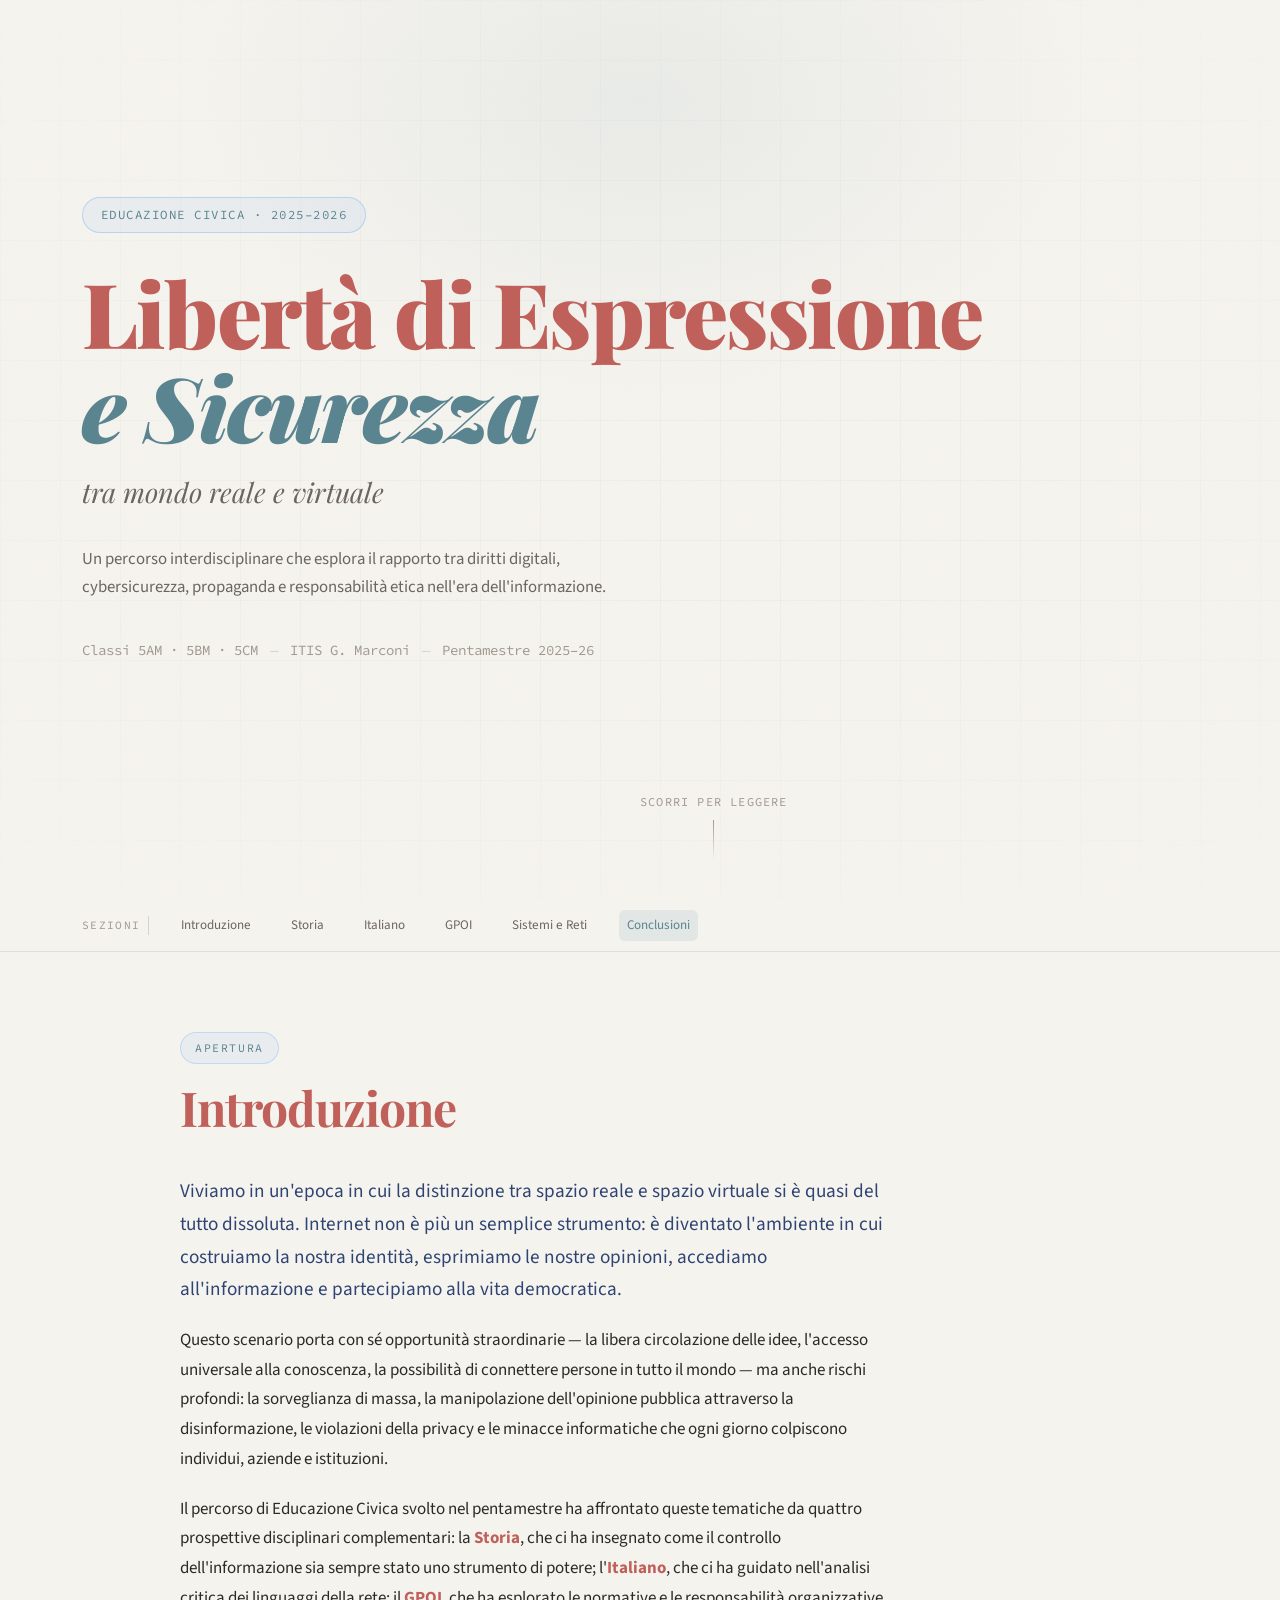
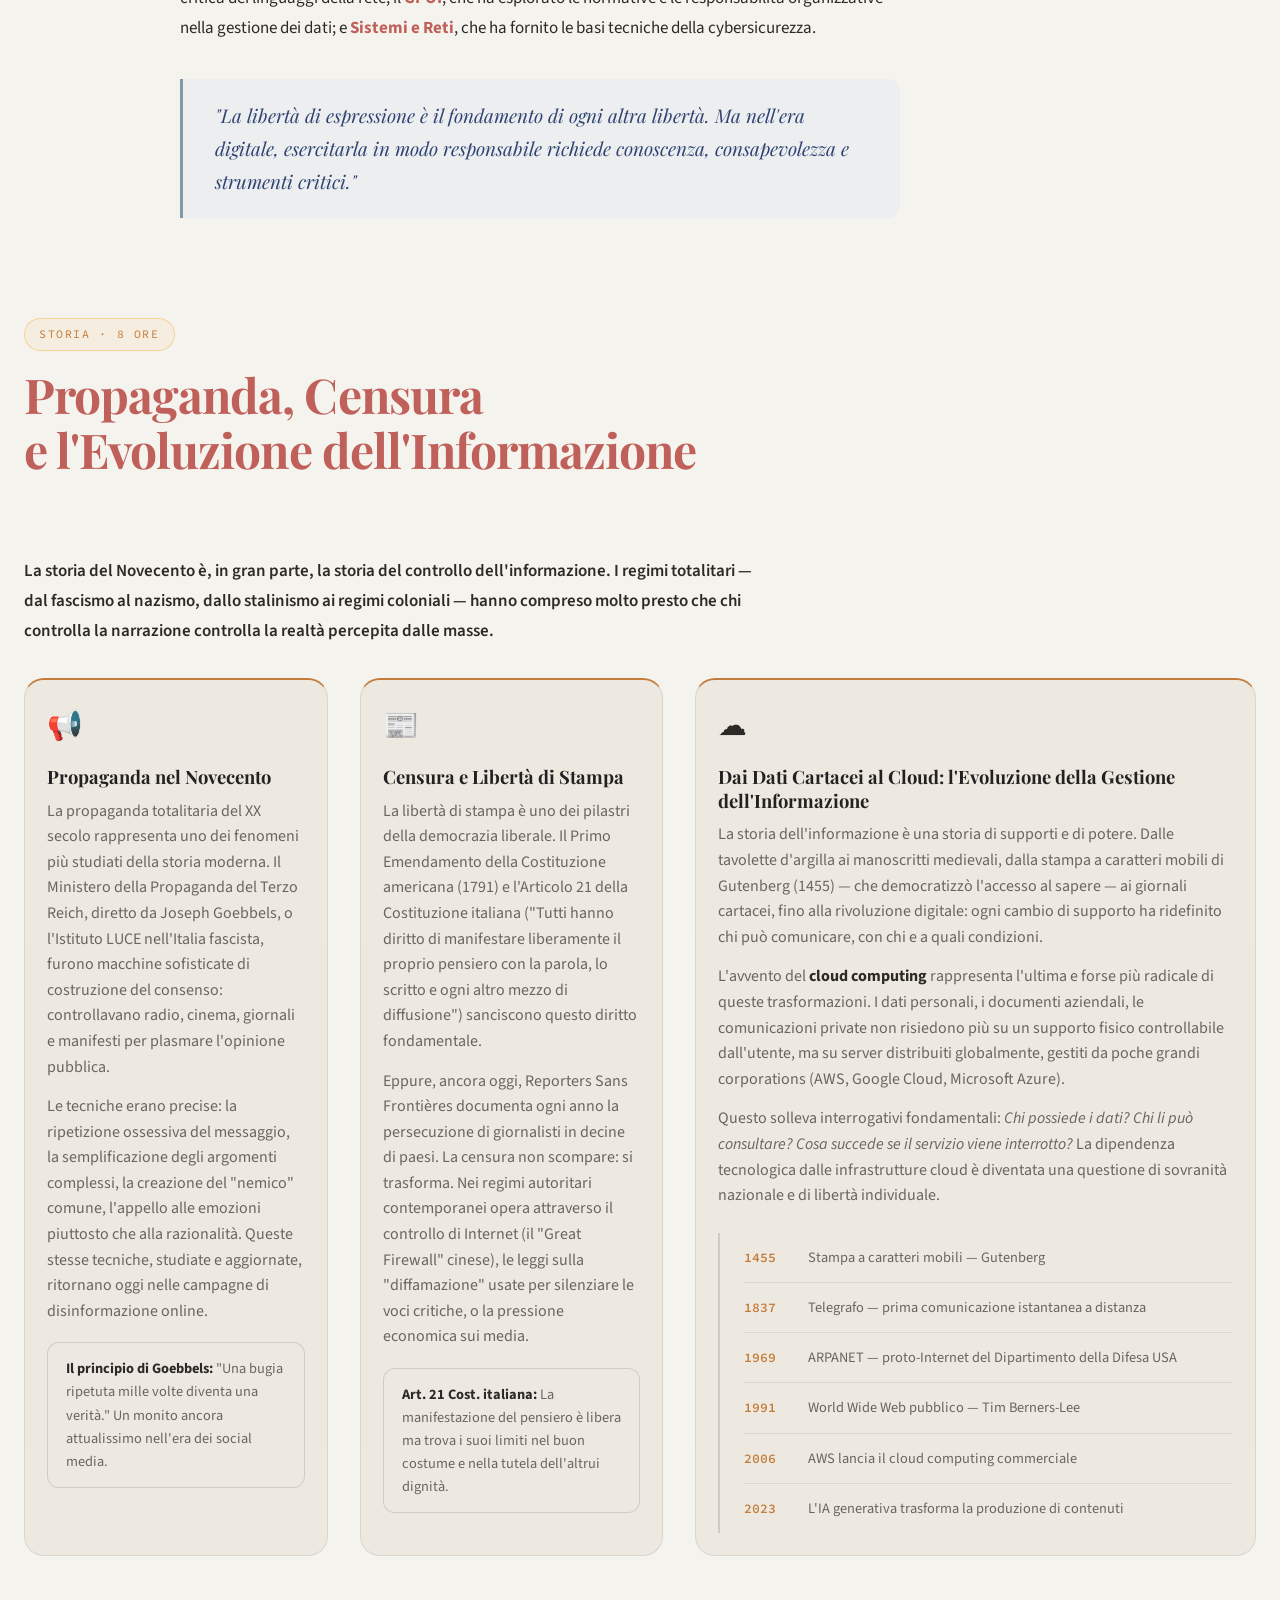
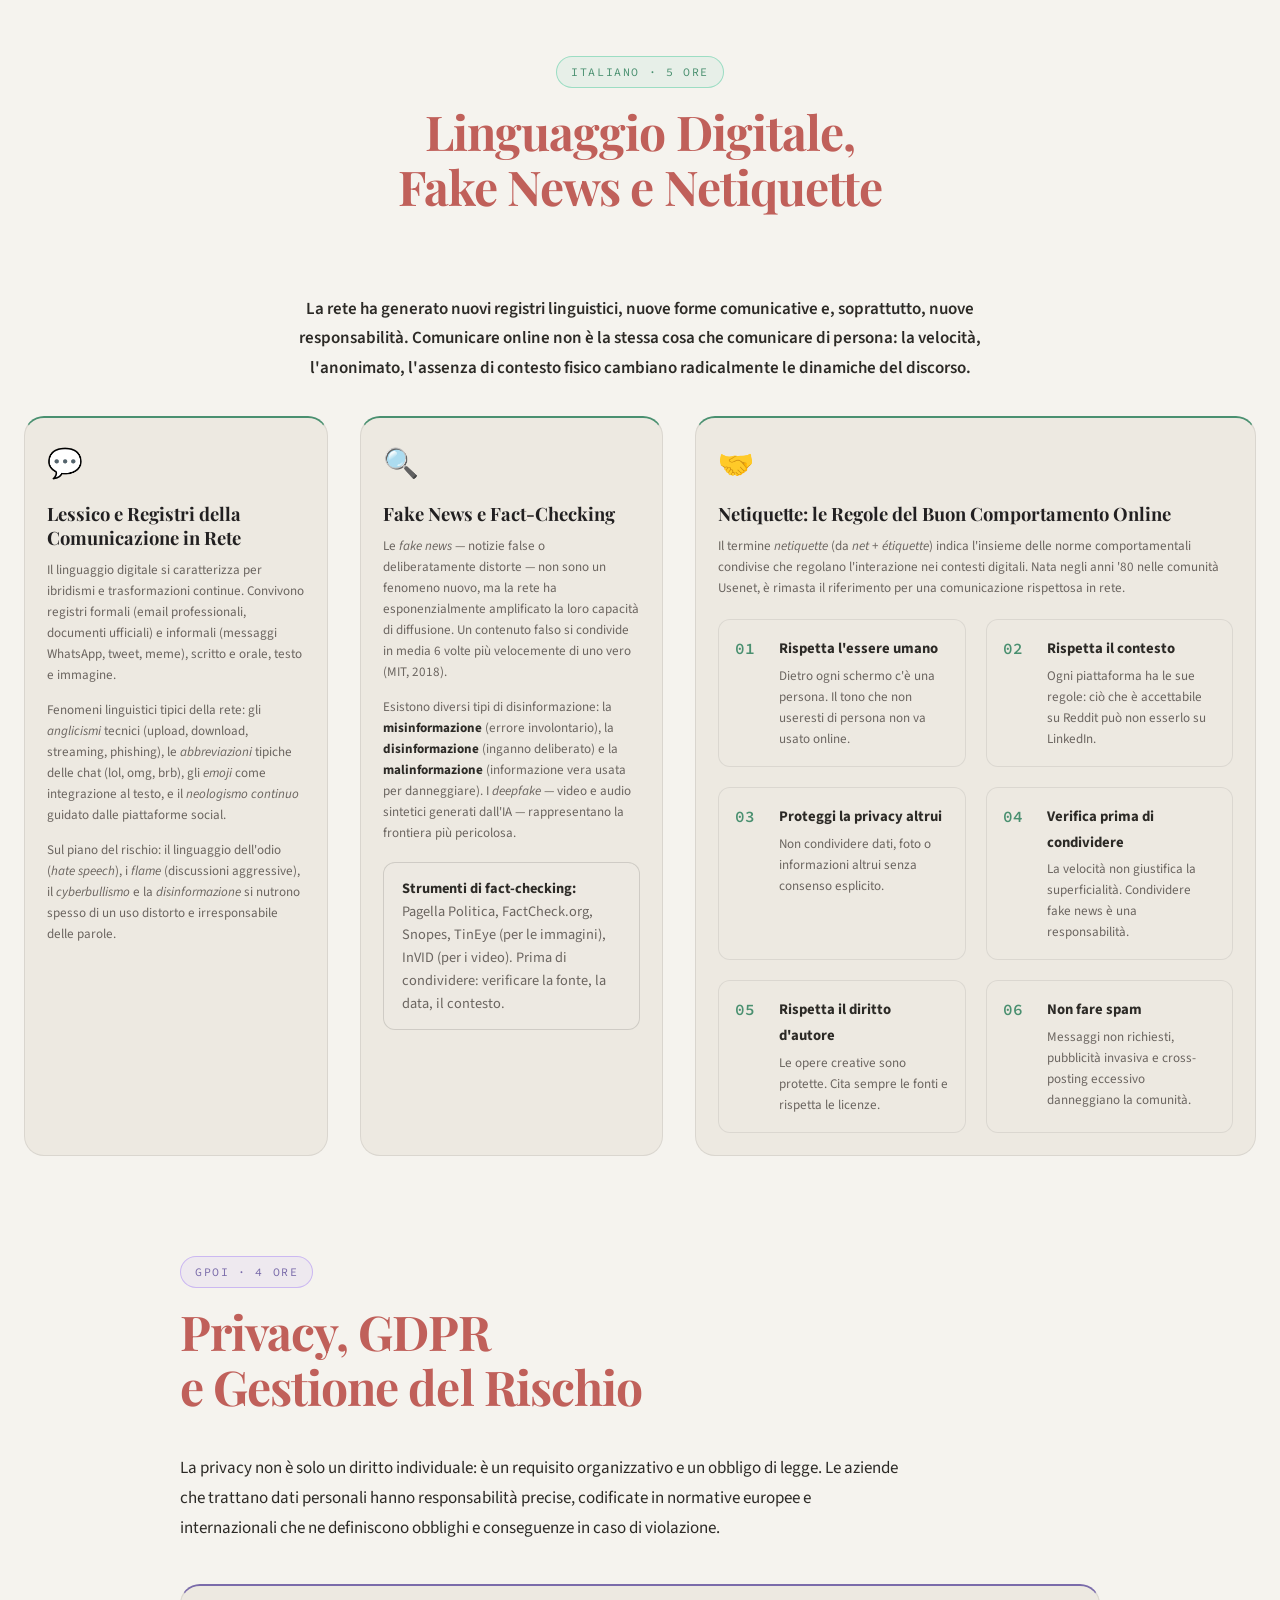
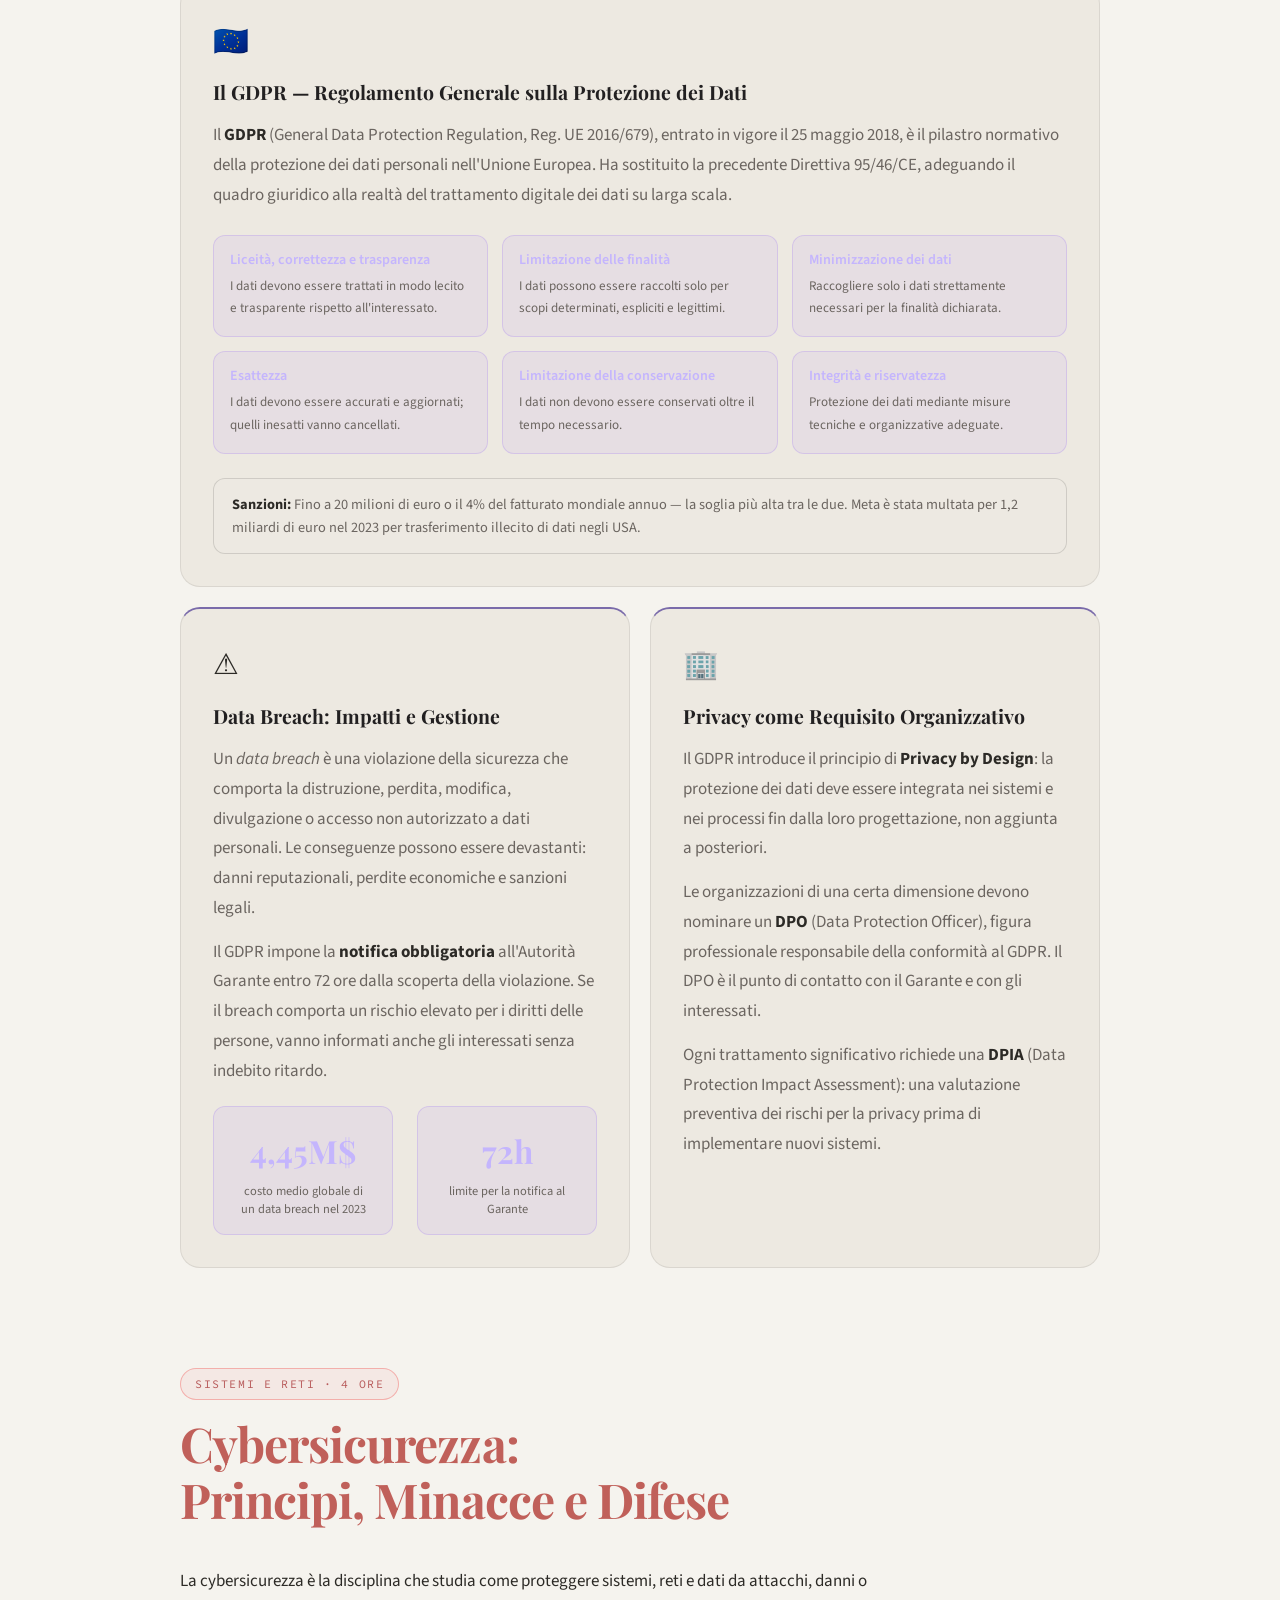
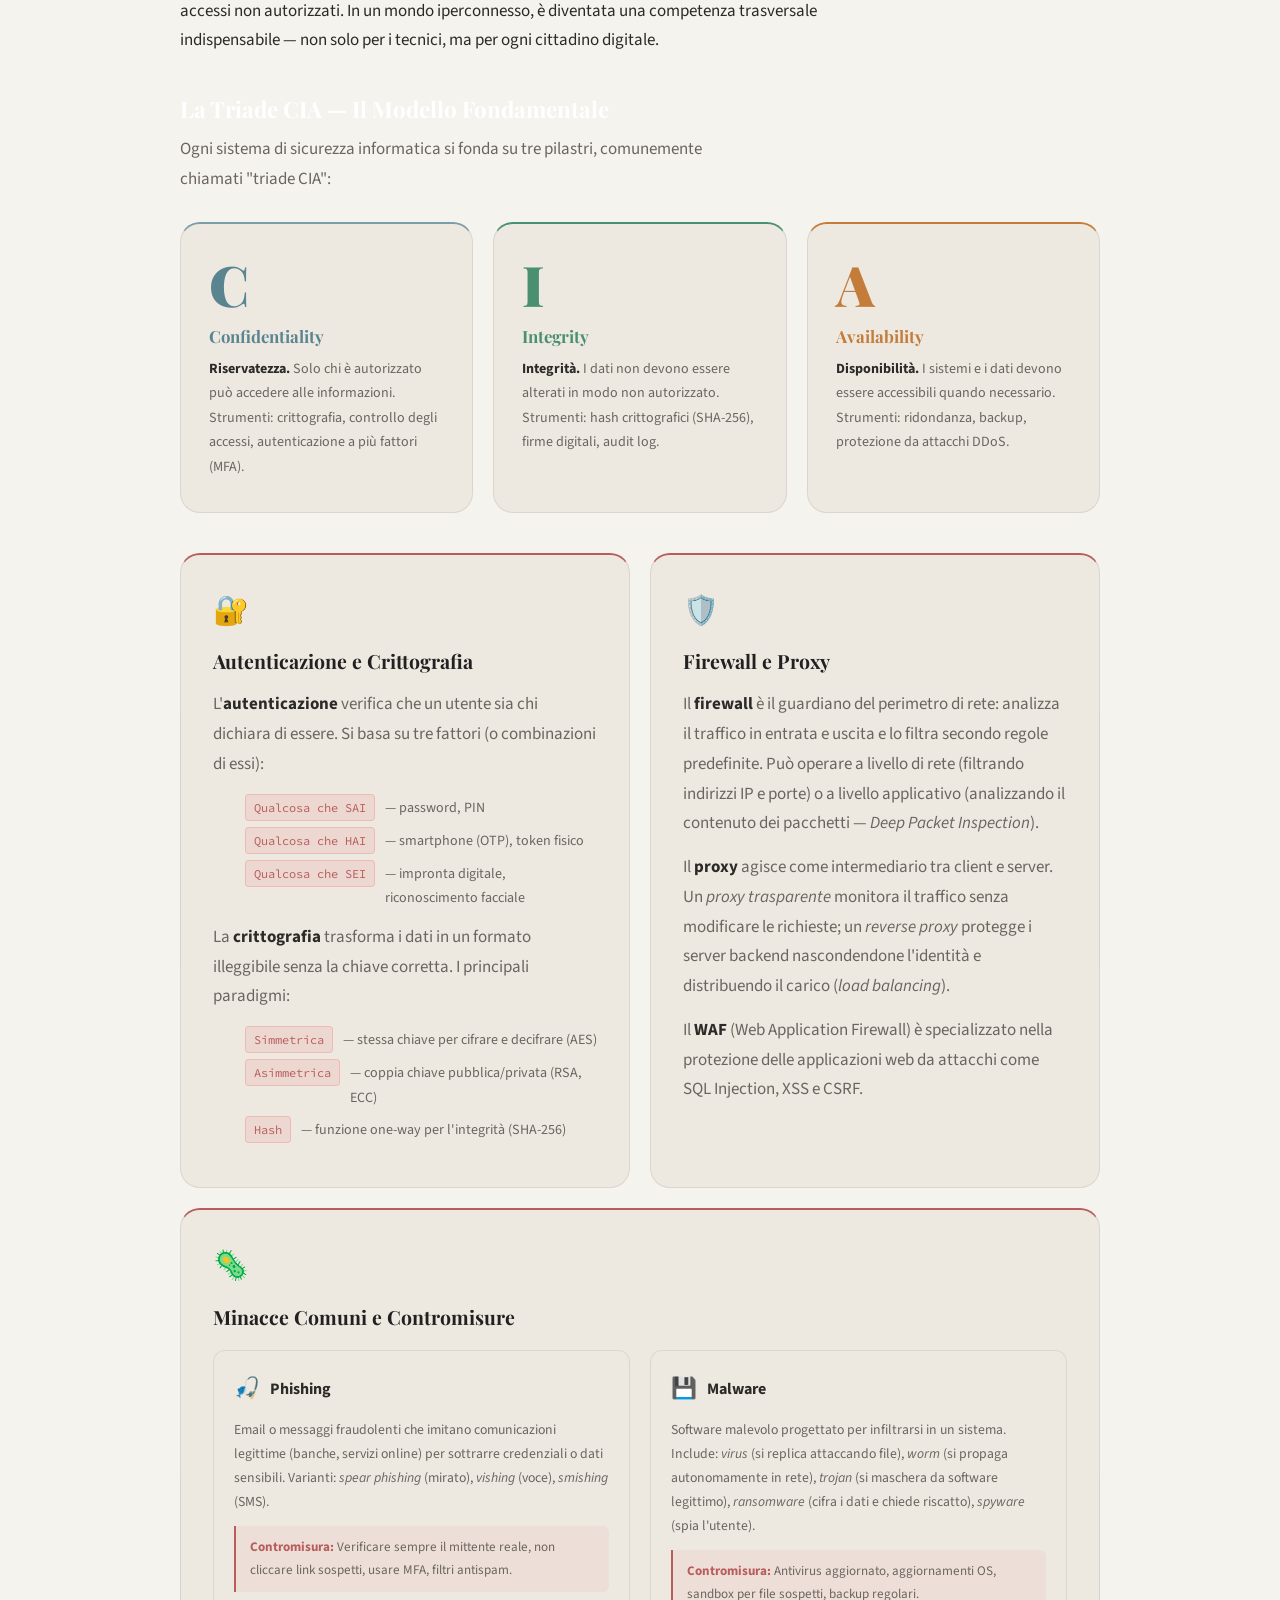
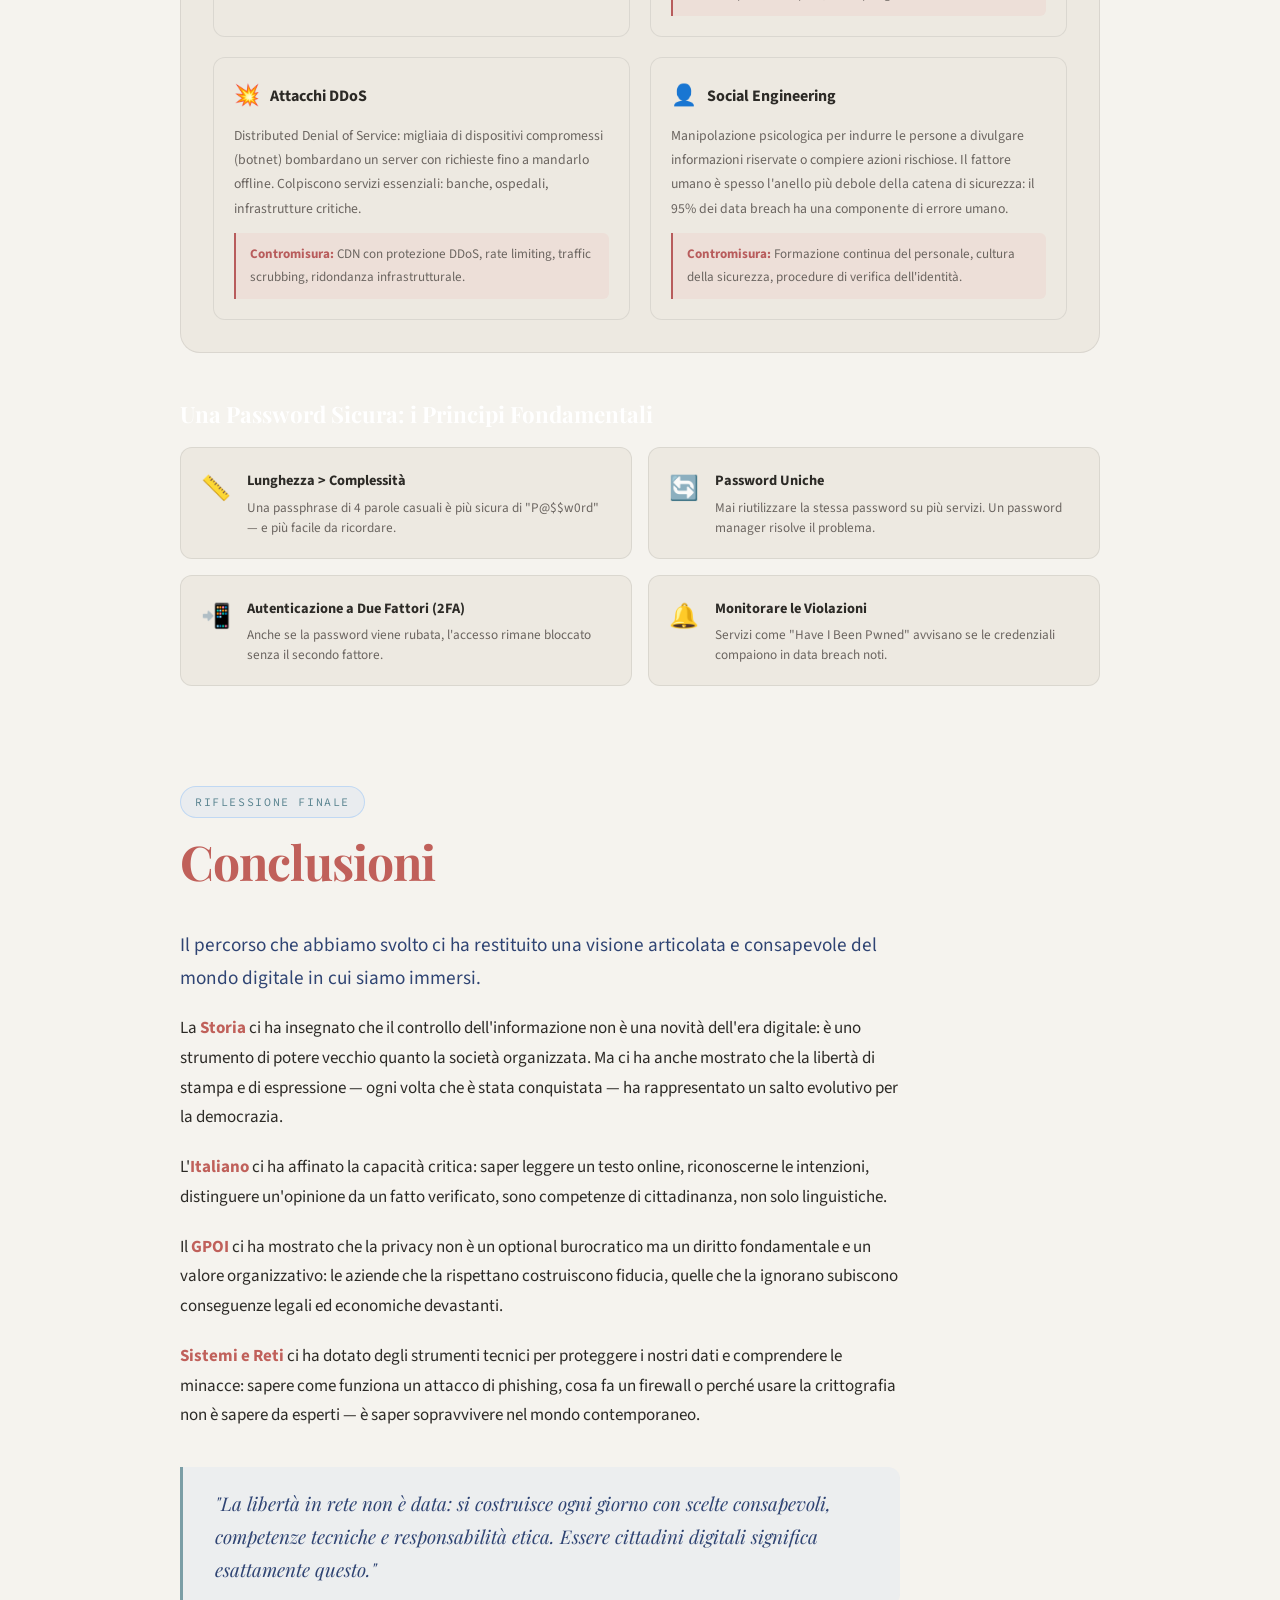
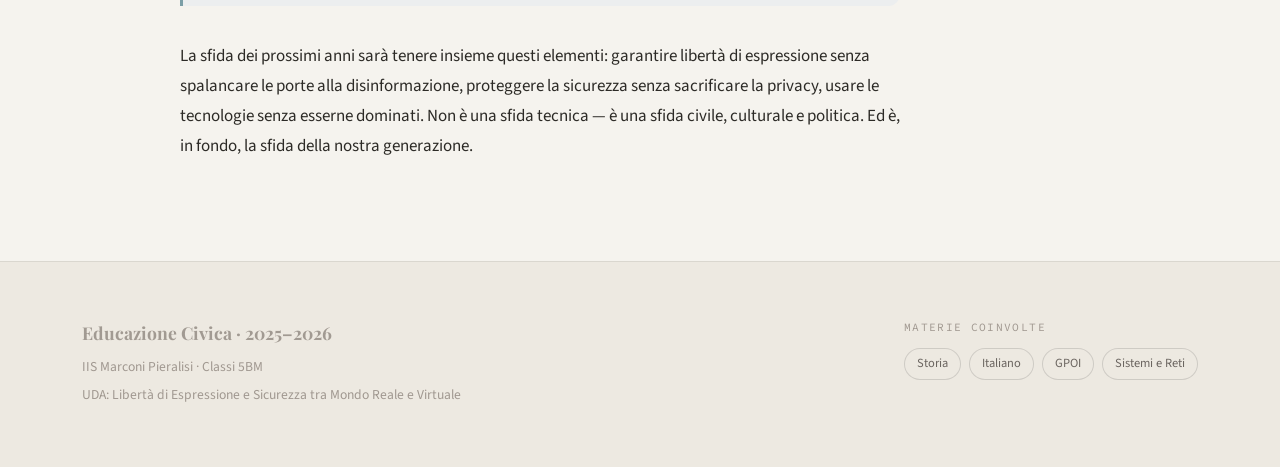
==== commit 83f251a7: "footer ed civ" ====
--- a/ed_civica.html
+++ b/ed_civica.html
@@ -706,7 +706,7 @@
       <div class="footer-inner">
         <div class="footer-left">
           <p class="footer-title">Educazione Civica · 2025–2026</p>
-          <p class="footer-sub">ITIS G. Marconi · Classi 5AM – 5BM – 5CM</p>
+          <p class="footer-sub">IIS Marconi Pieralisi · Classi 5BM</p>
           <p class="footer-sub">UDA: Libertà di Espressione e Sicurezza tra Mondo Reale e Virtuale</p>
         </div>
         <div class="footer-right">
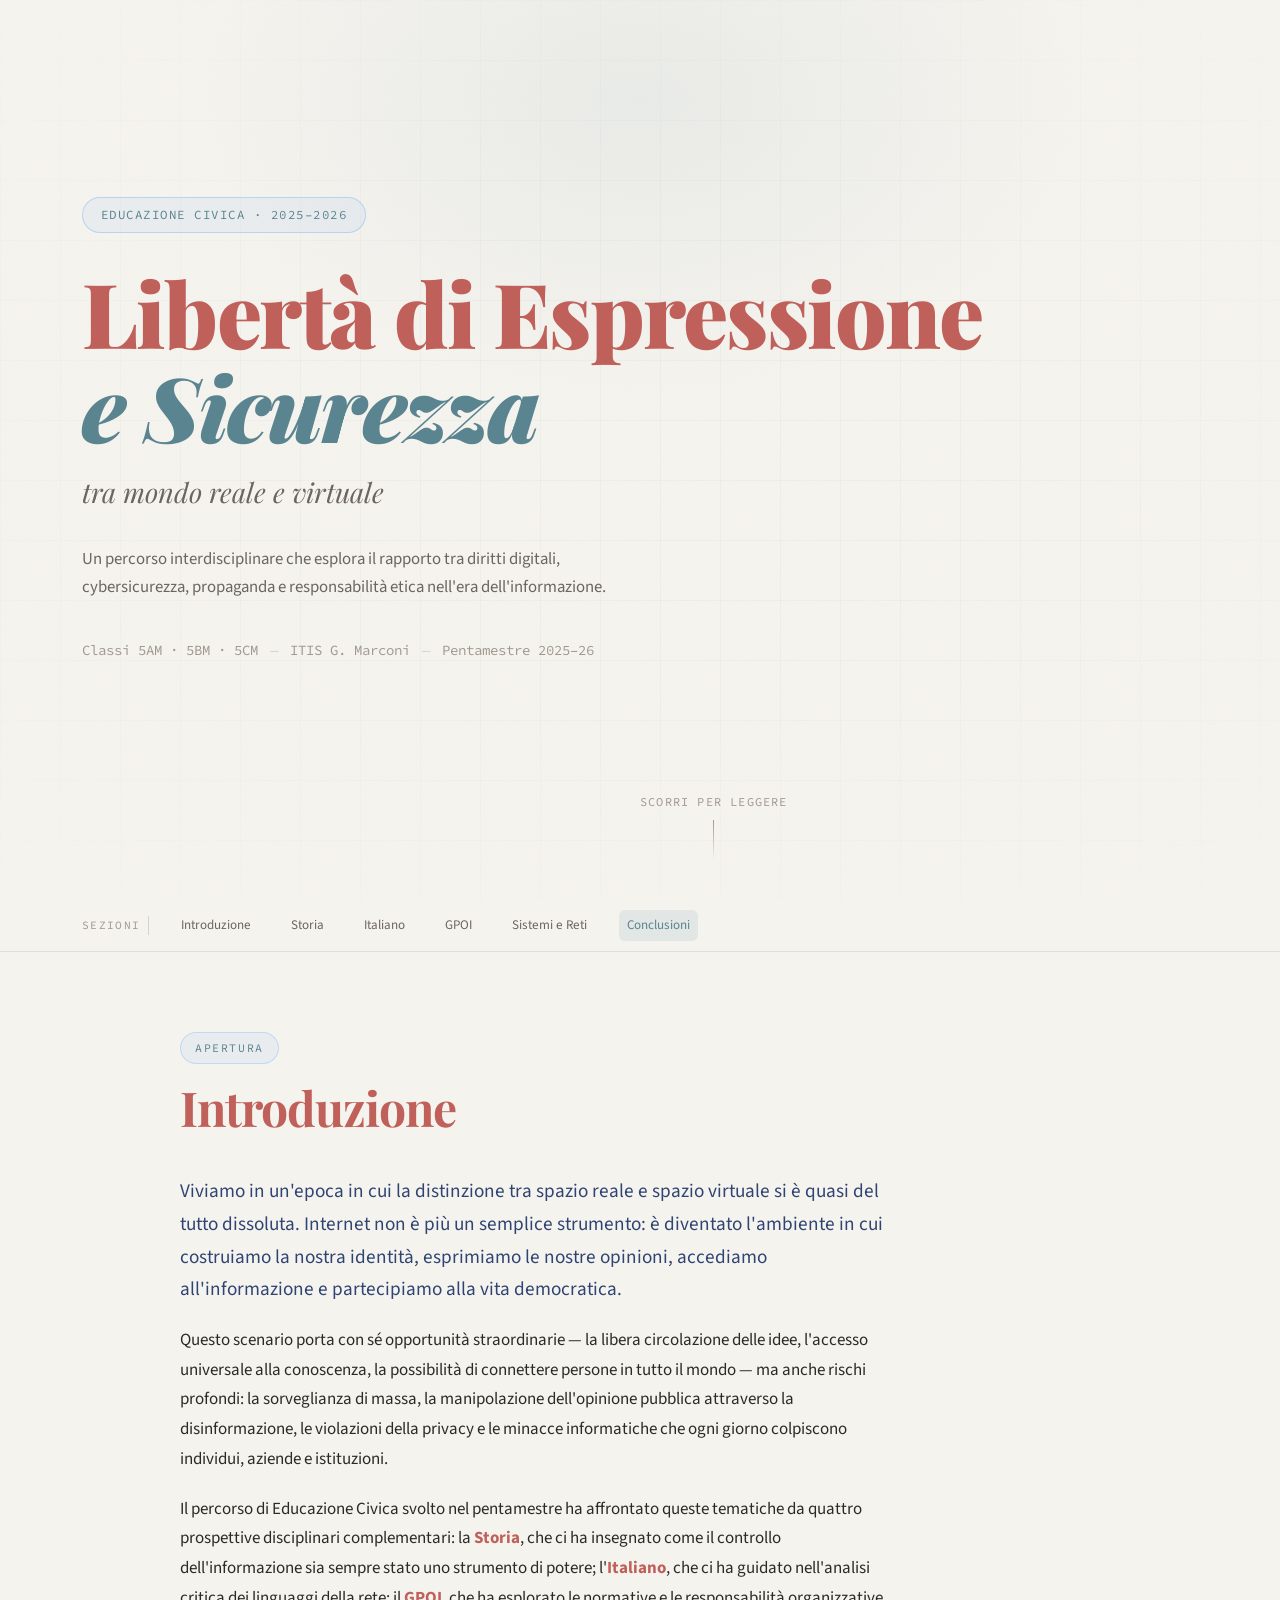
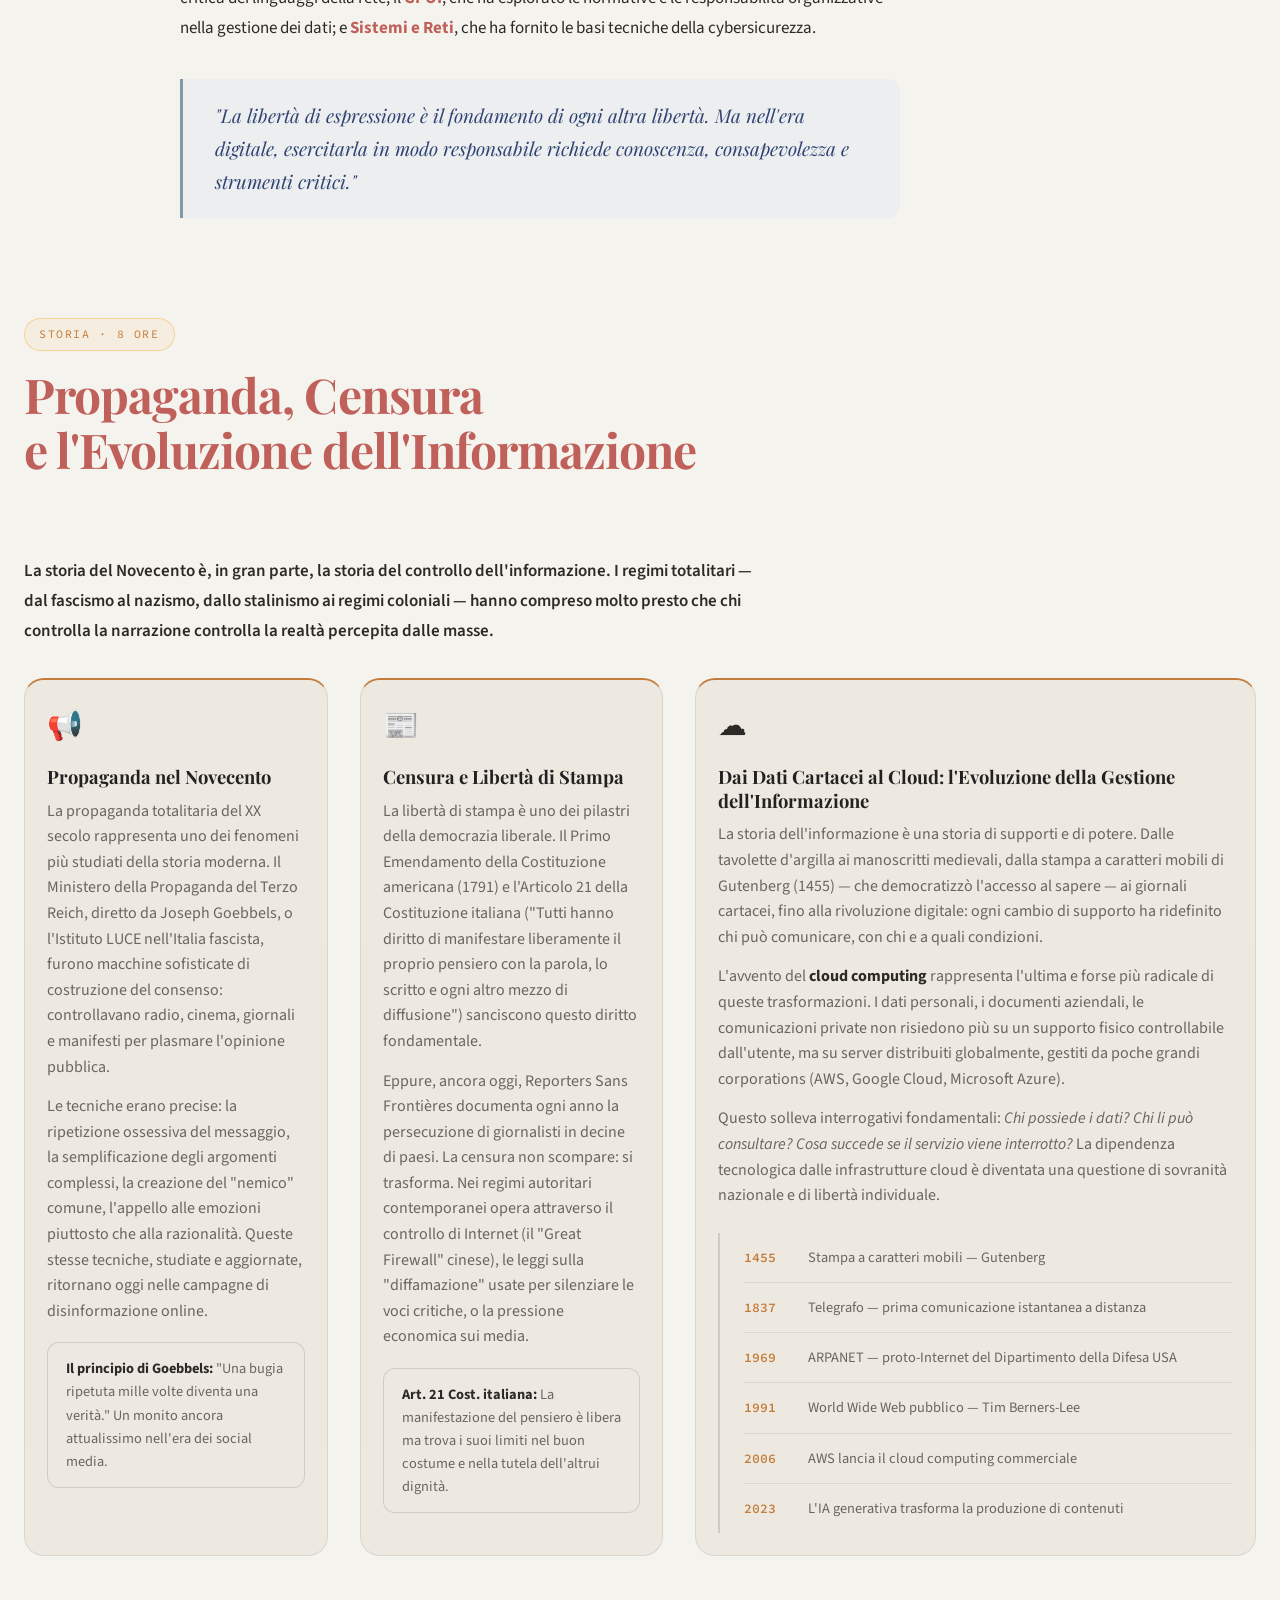
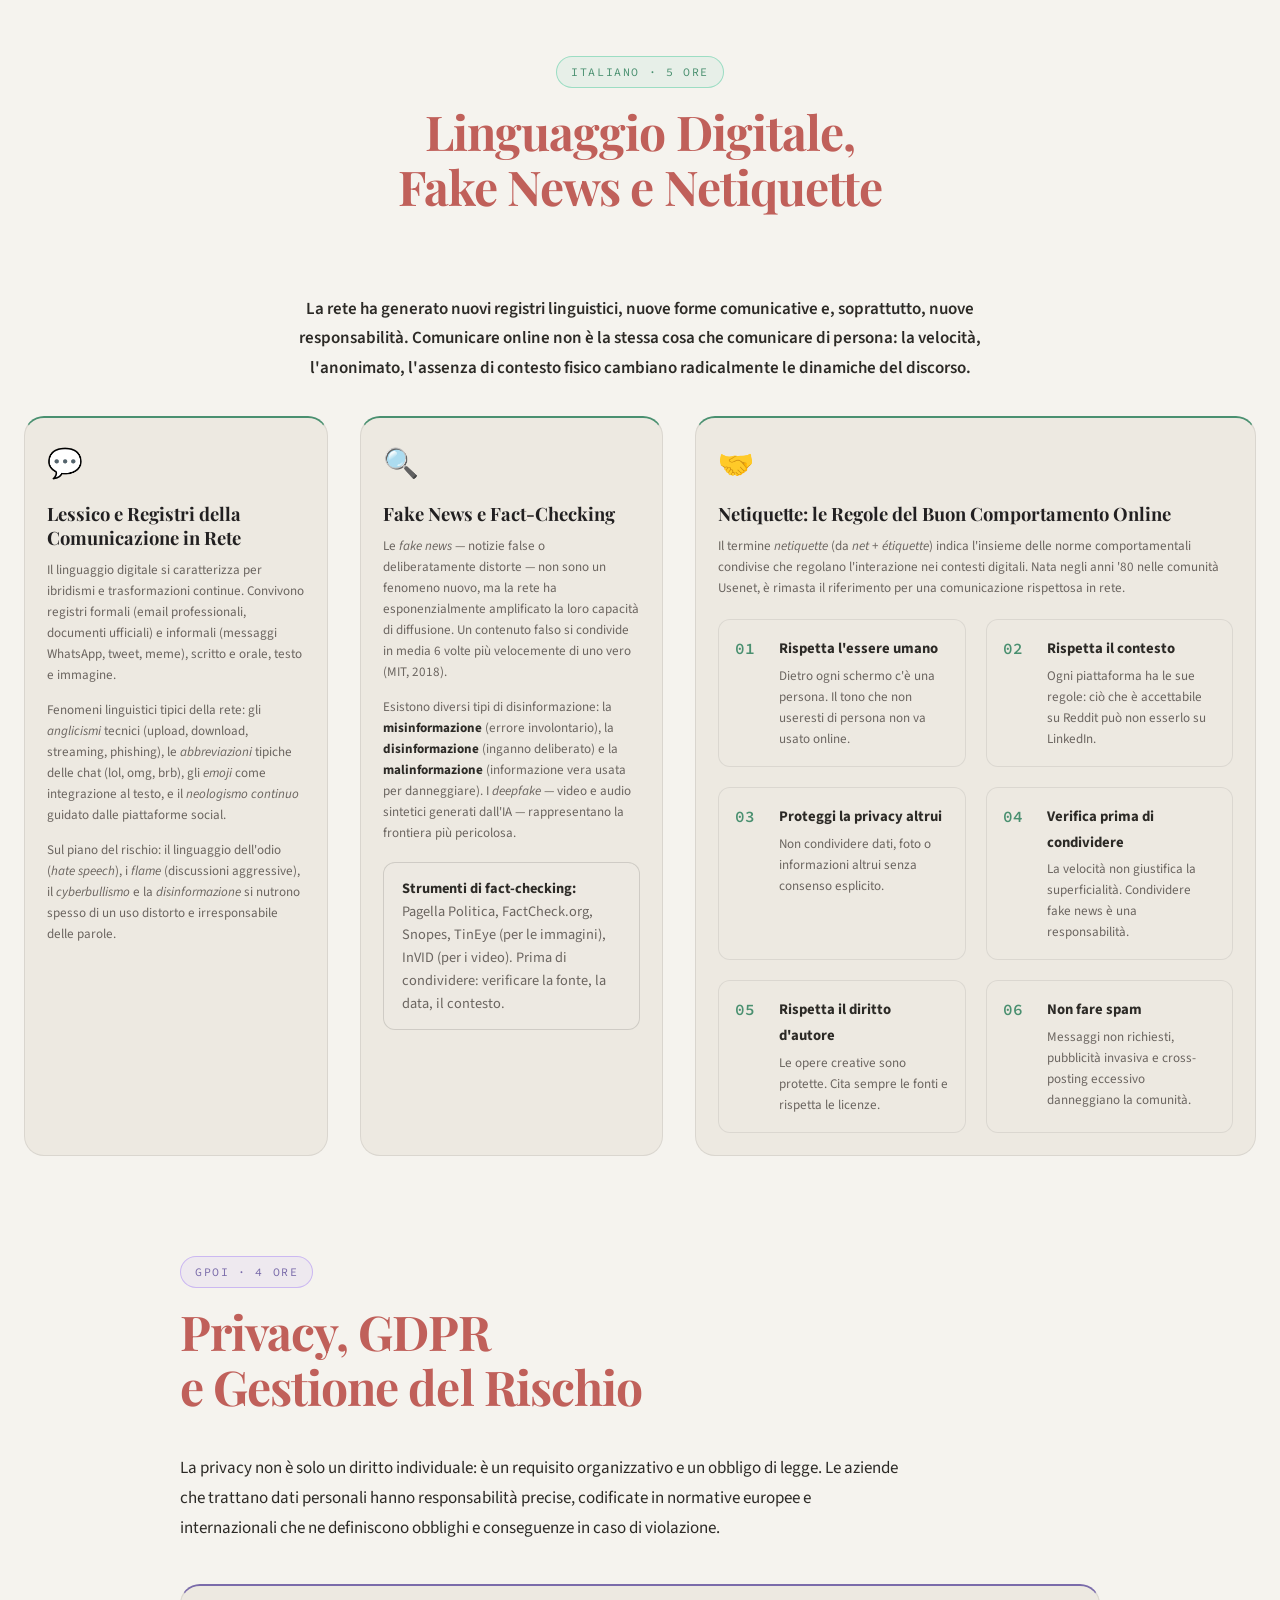
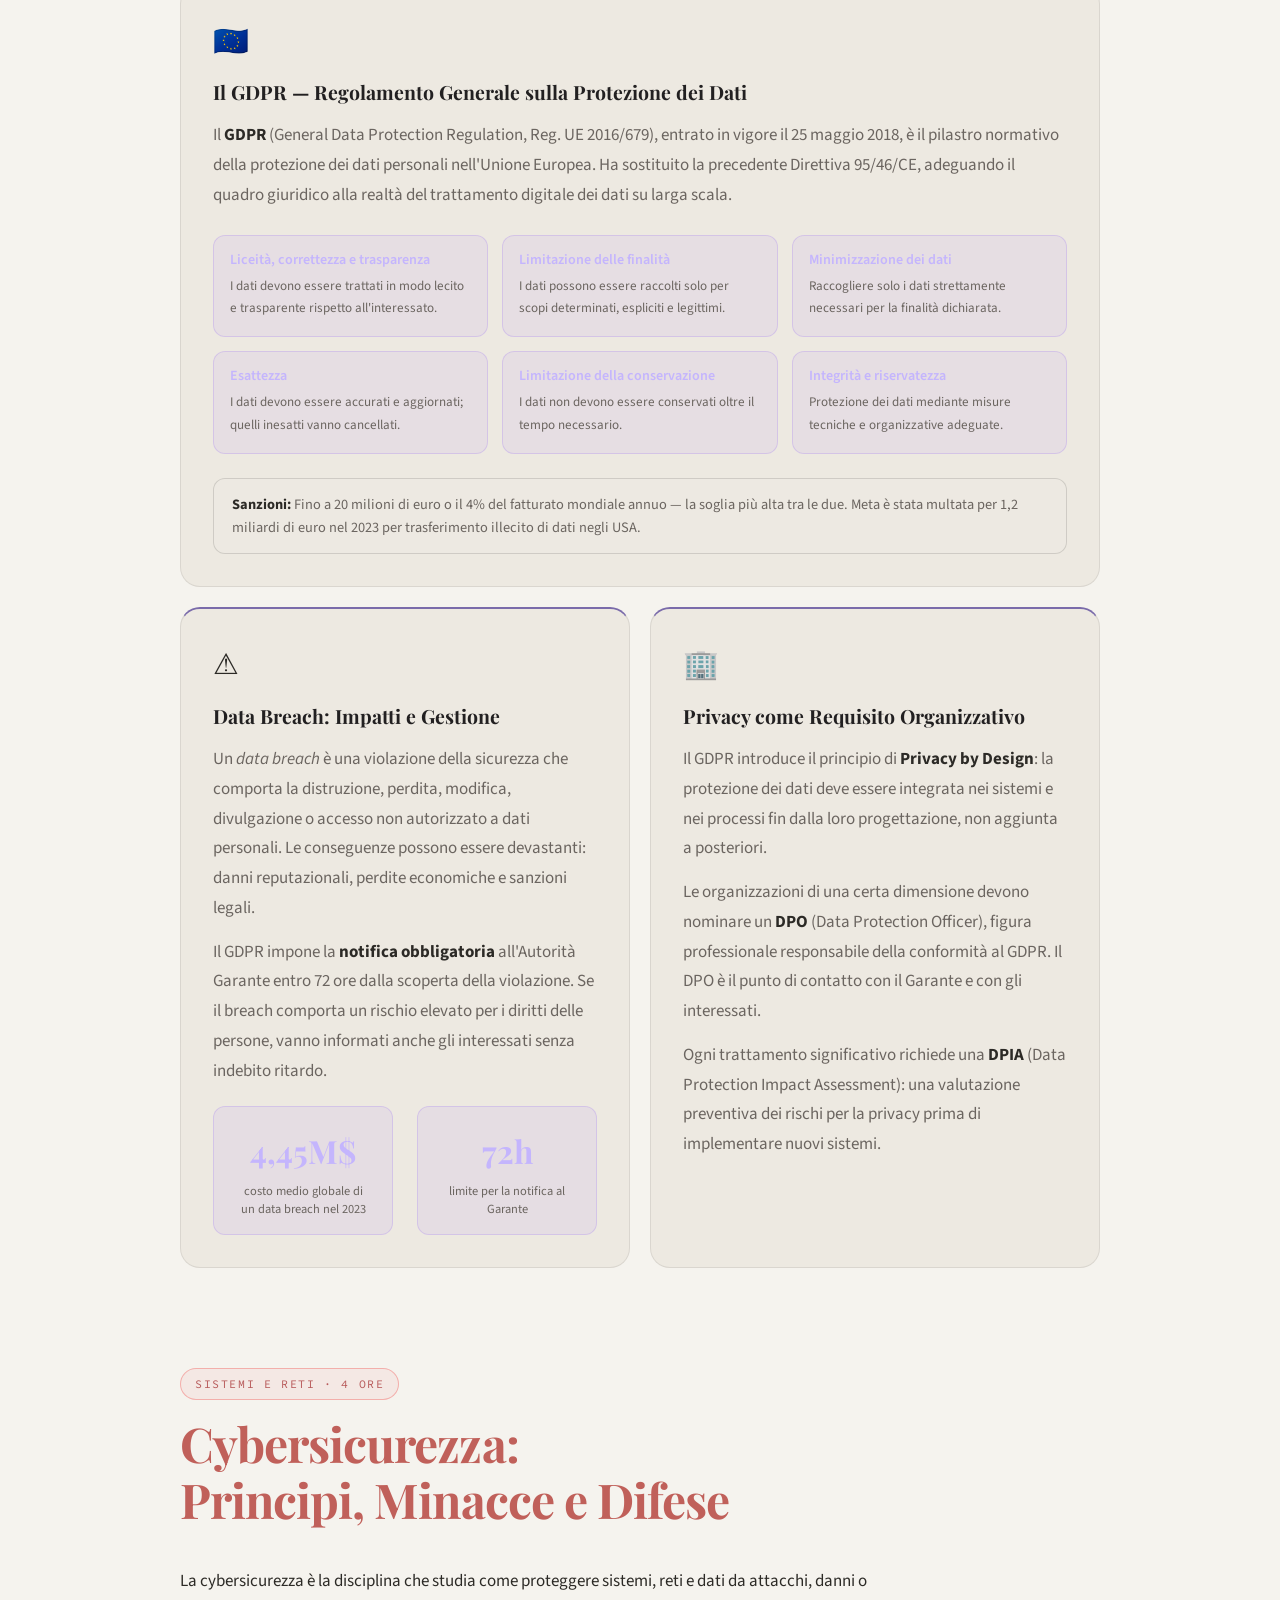
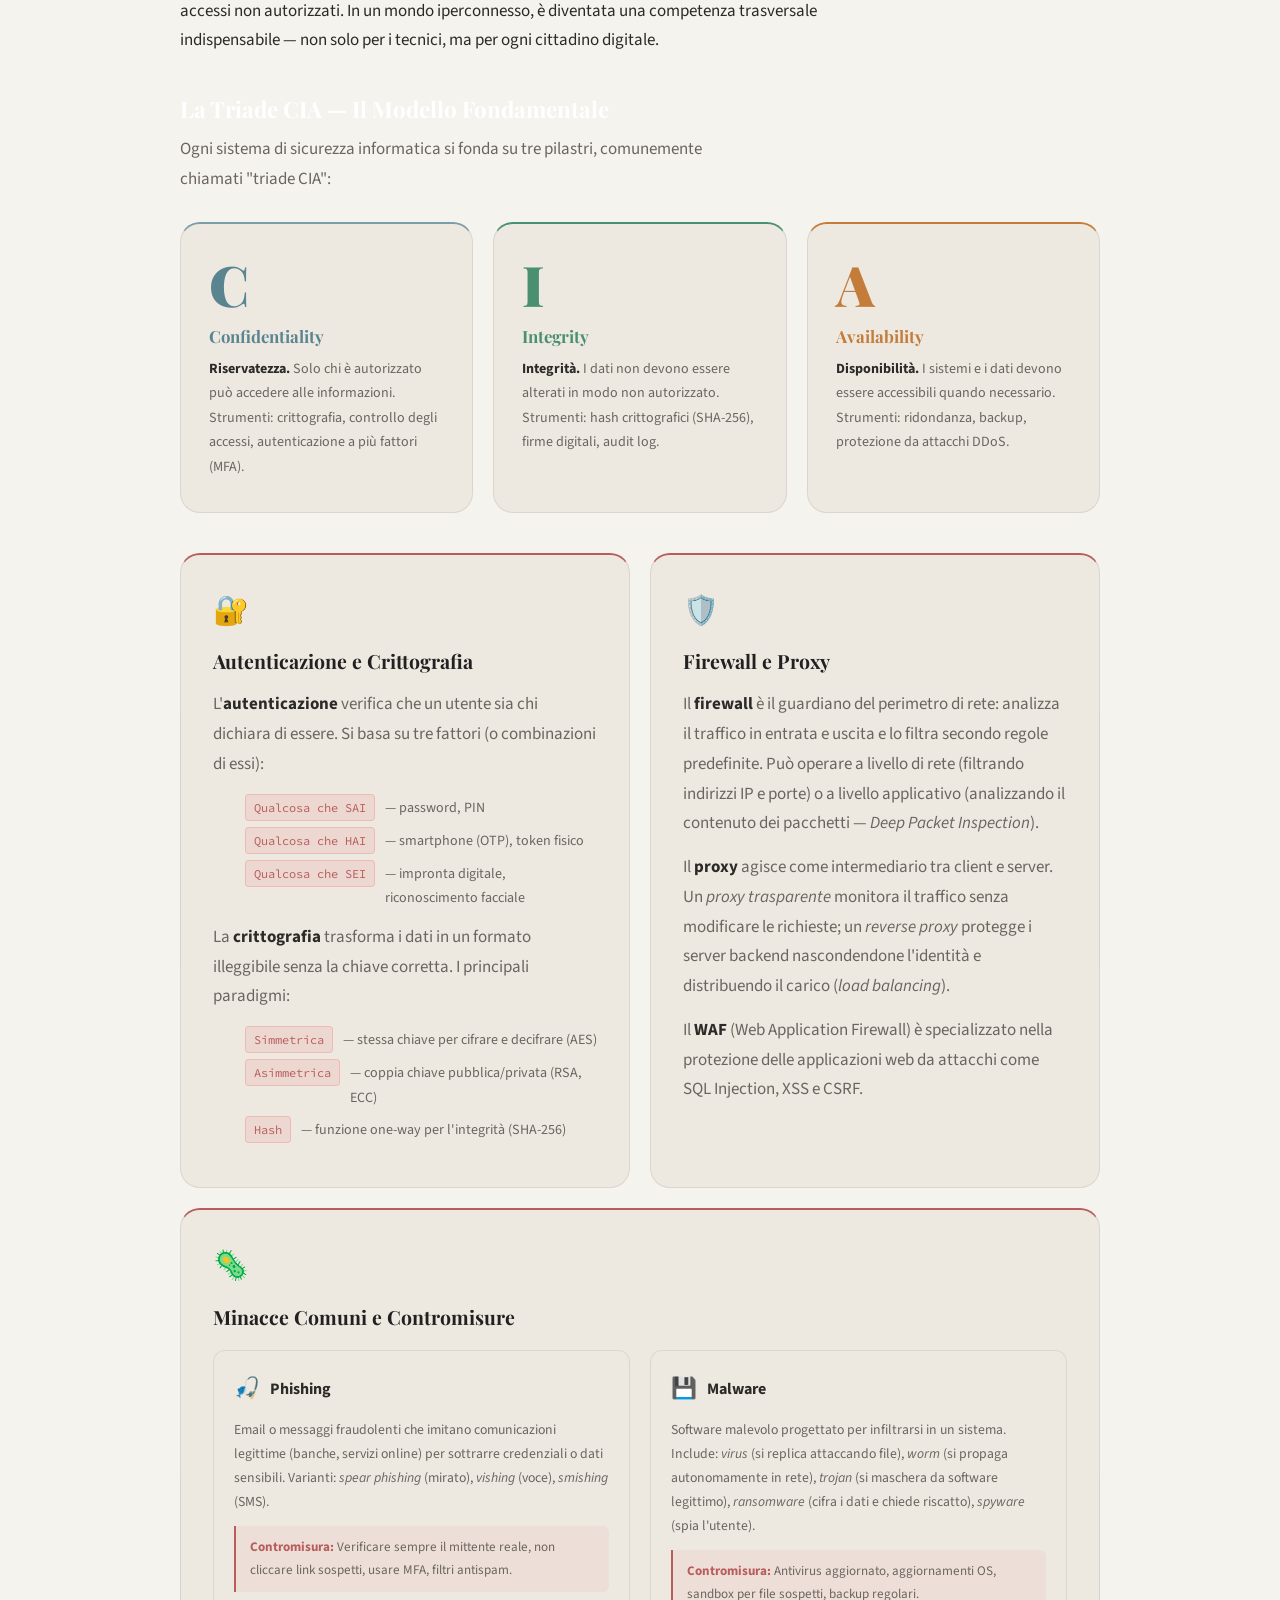
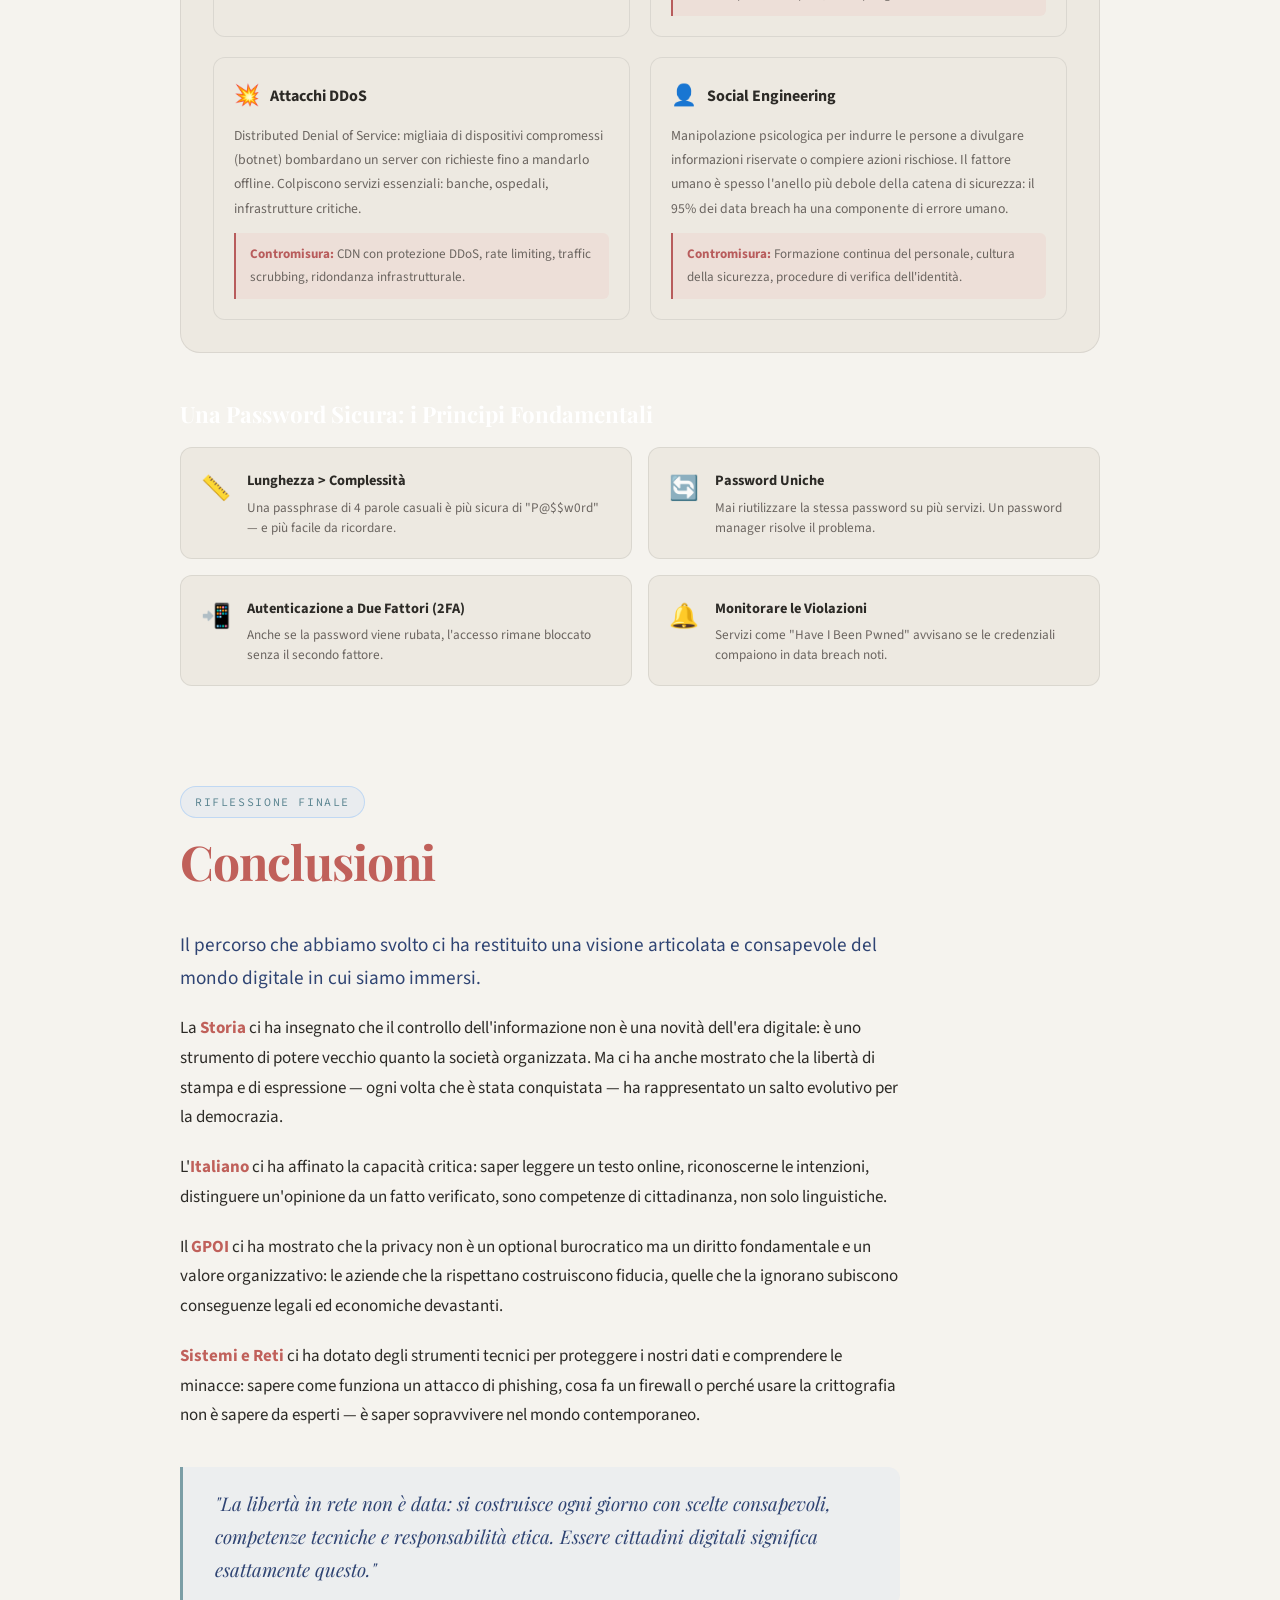
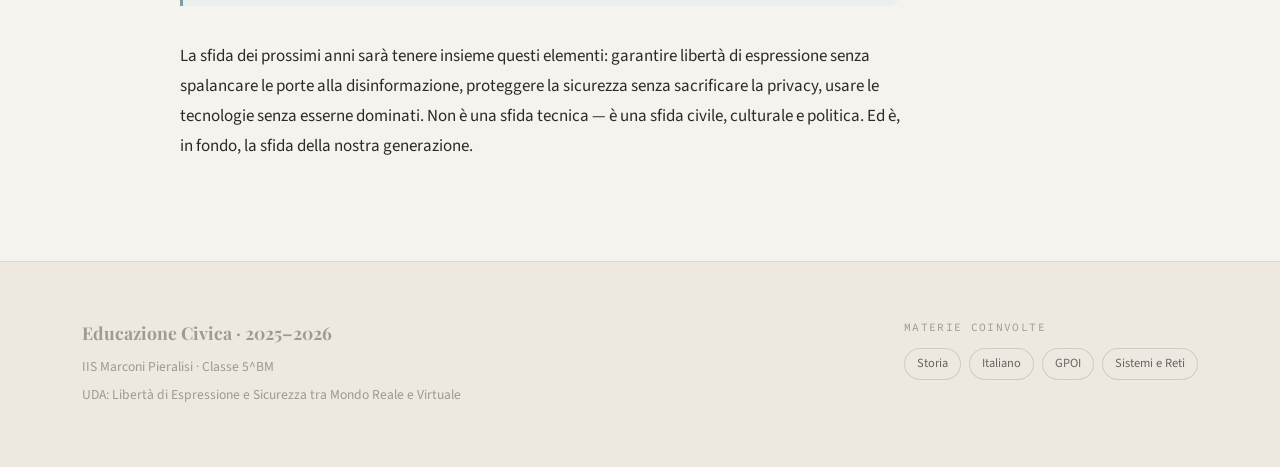
==== commit 6b6df975: "footer ed civ" ====
--- a/ed_civica.html
+++ b/ed_civica.html
@@ -706,7 +706,7 @@
       <div class="footer-inner">
         <div class="footer-left">
           <p class="footer-title">Educazione Civica · 2025–2026</p>
-          <p class="footer-sub">IIS Marconi Pieralisi · Classi 5BM</p>
+          <p class="footer-sub">IIS Marconi Pieralisi · Classe 5^BM</p>
           <p class="footer-sub">UDA: Libertà di Espressione e Sicurezza tra Mondo Reale e Virtuale</p>
         </div>
         <div class="footer-right">
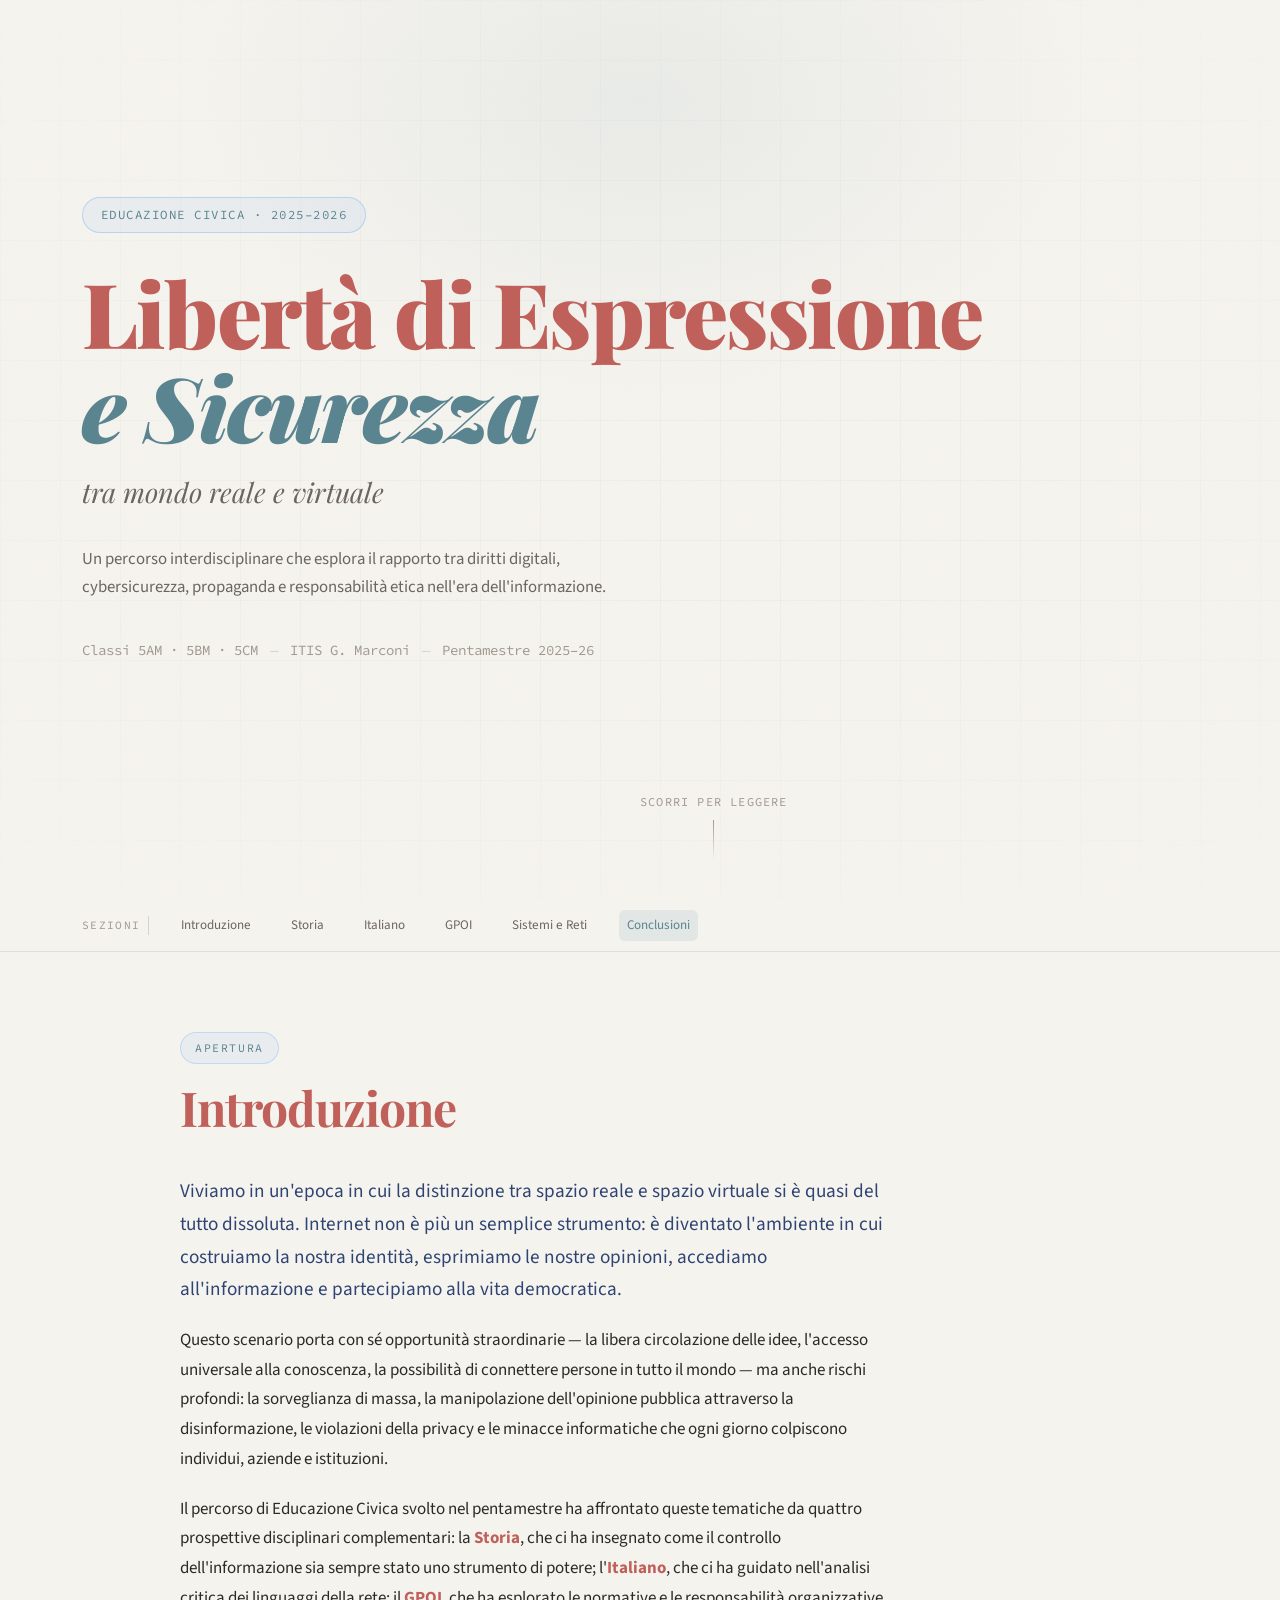
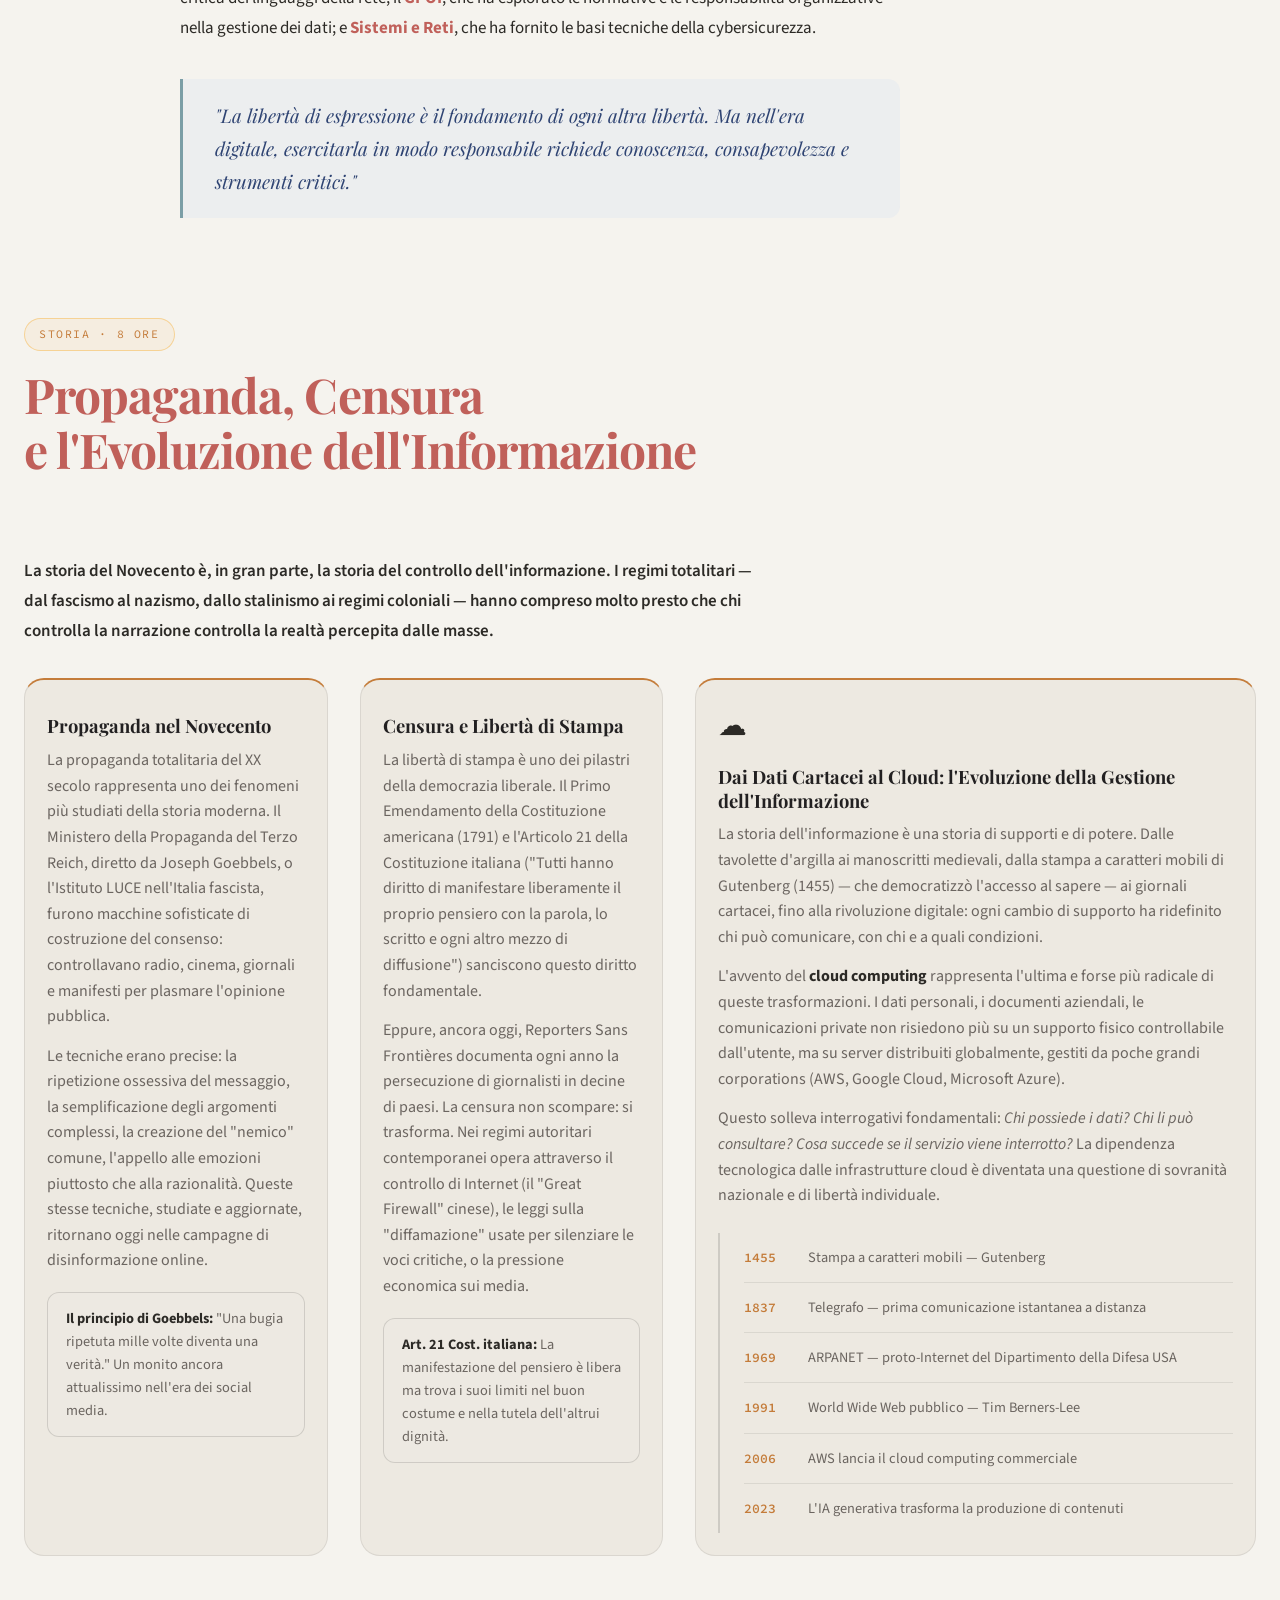
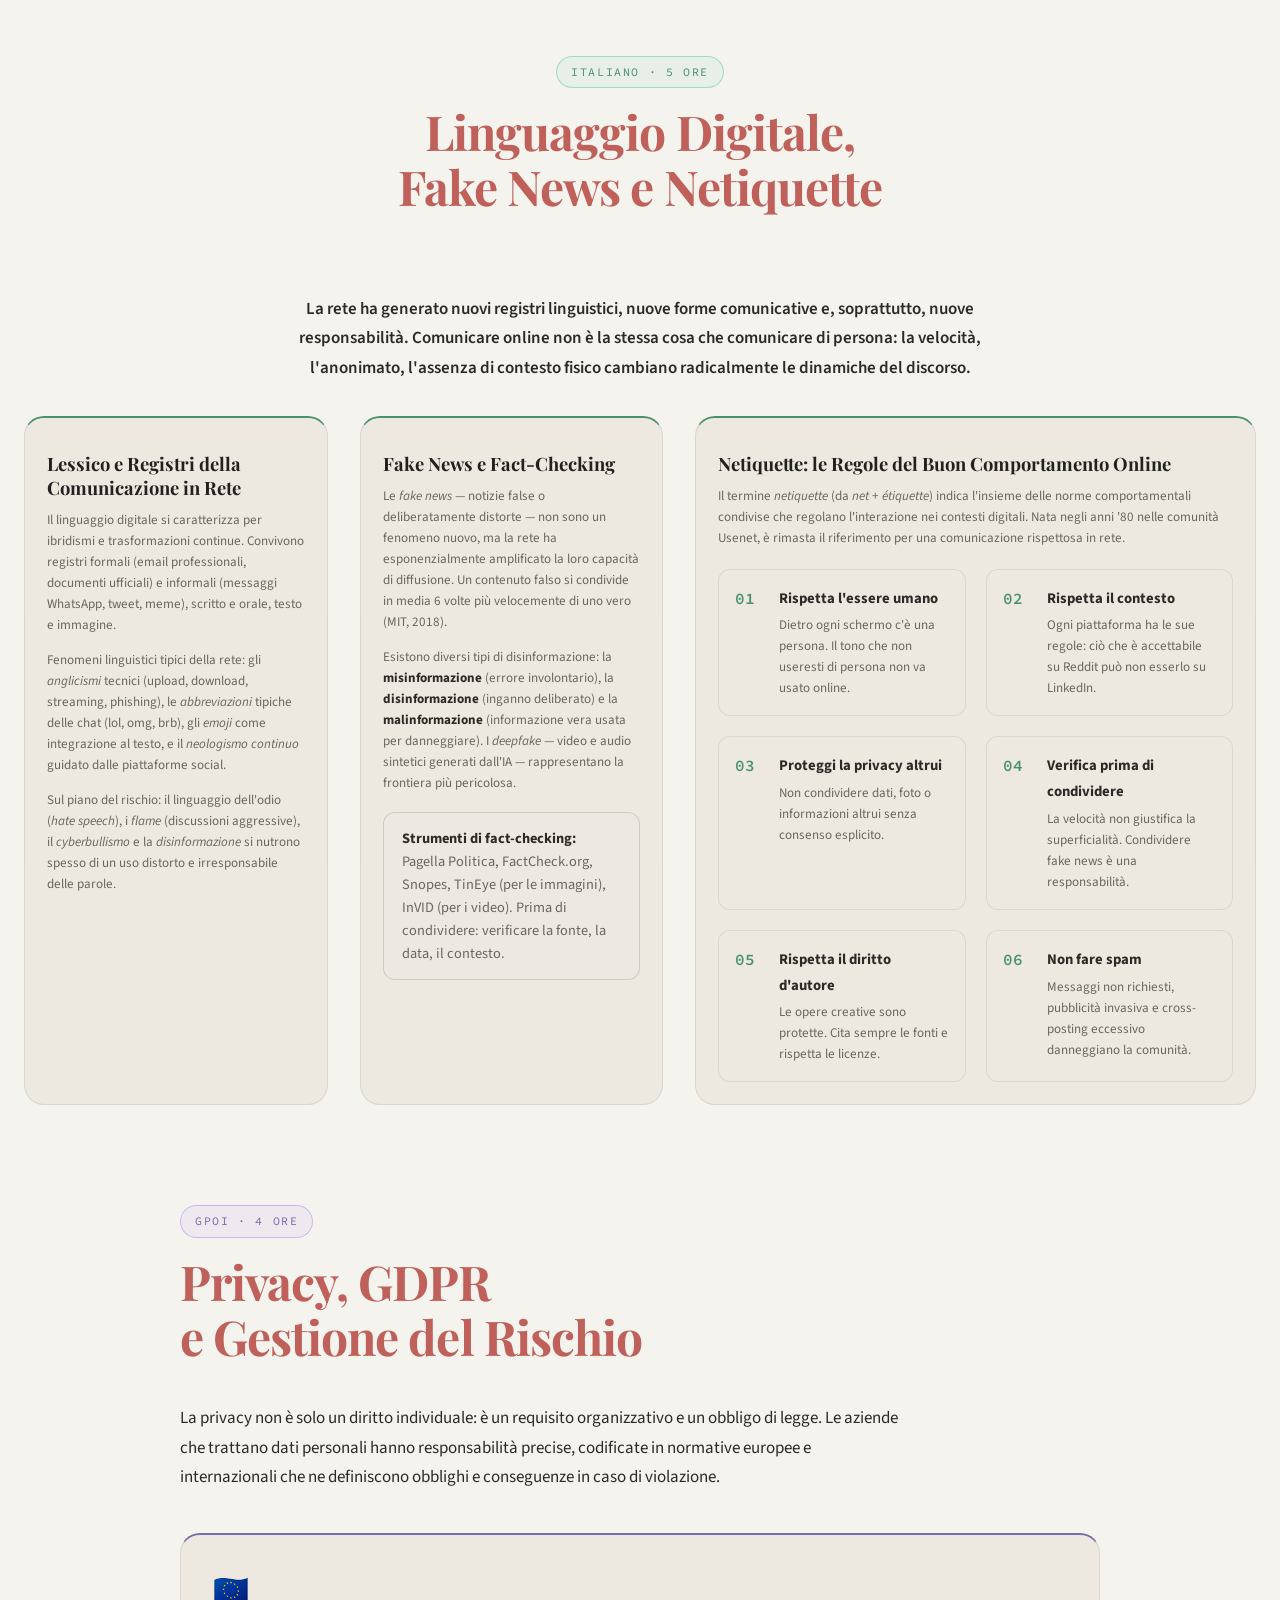
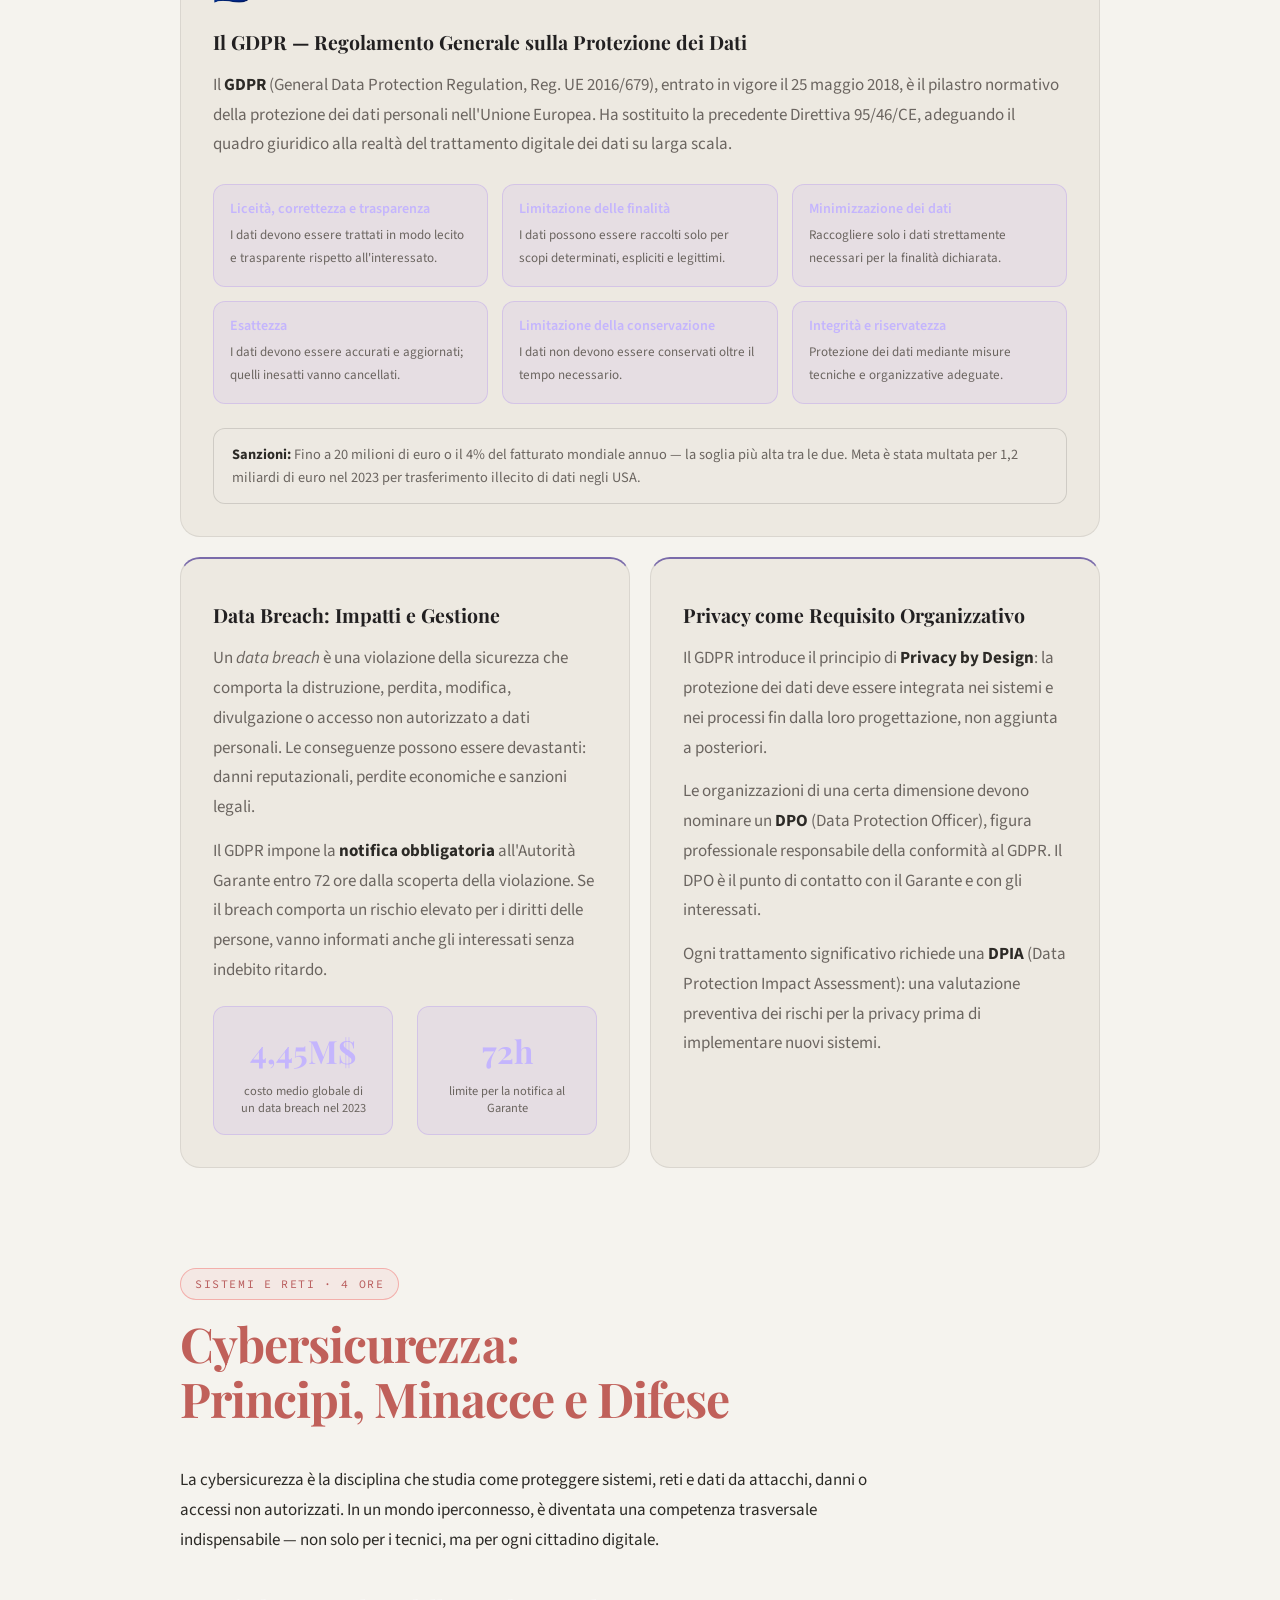
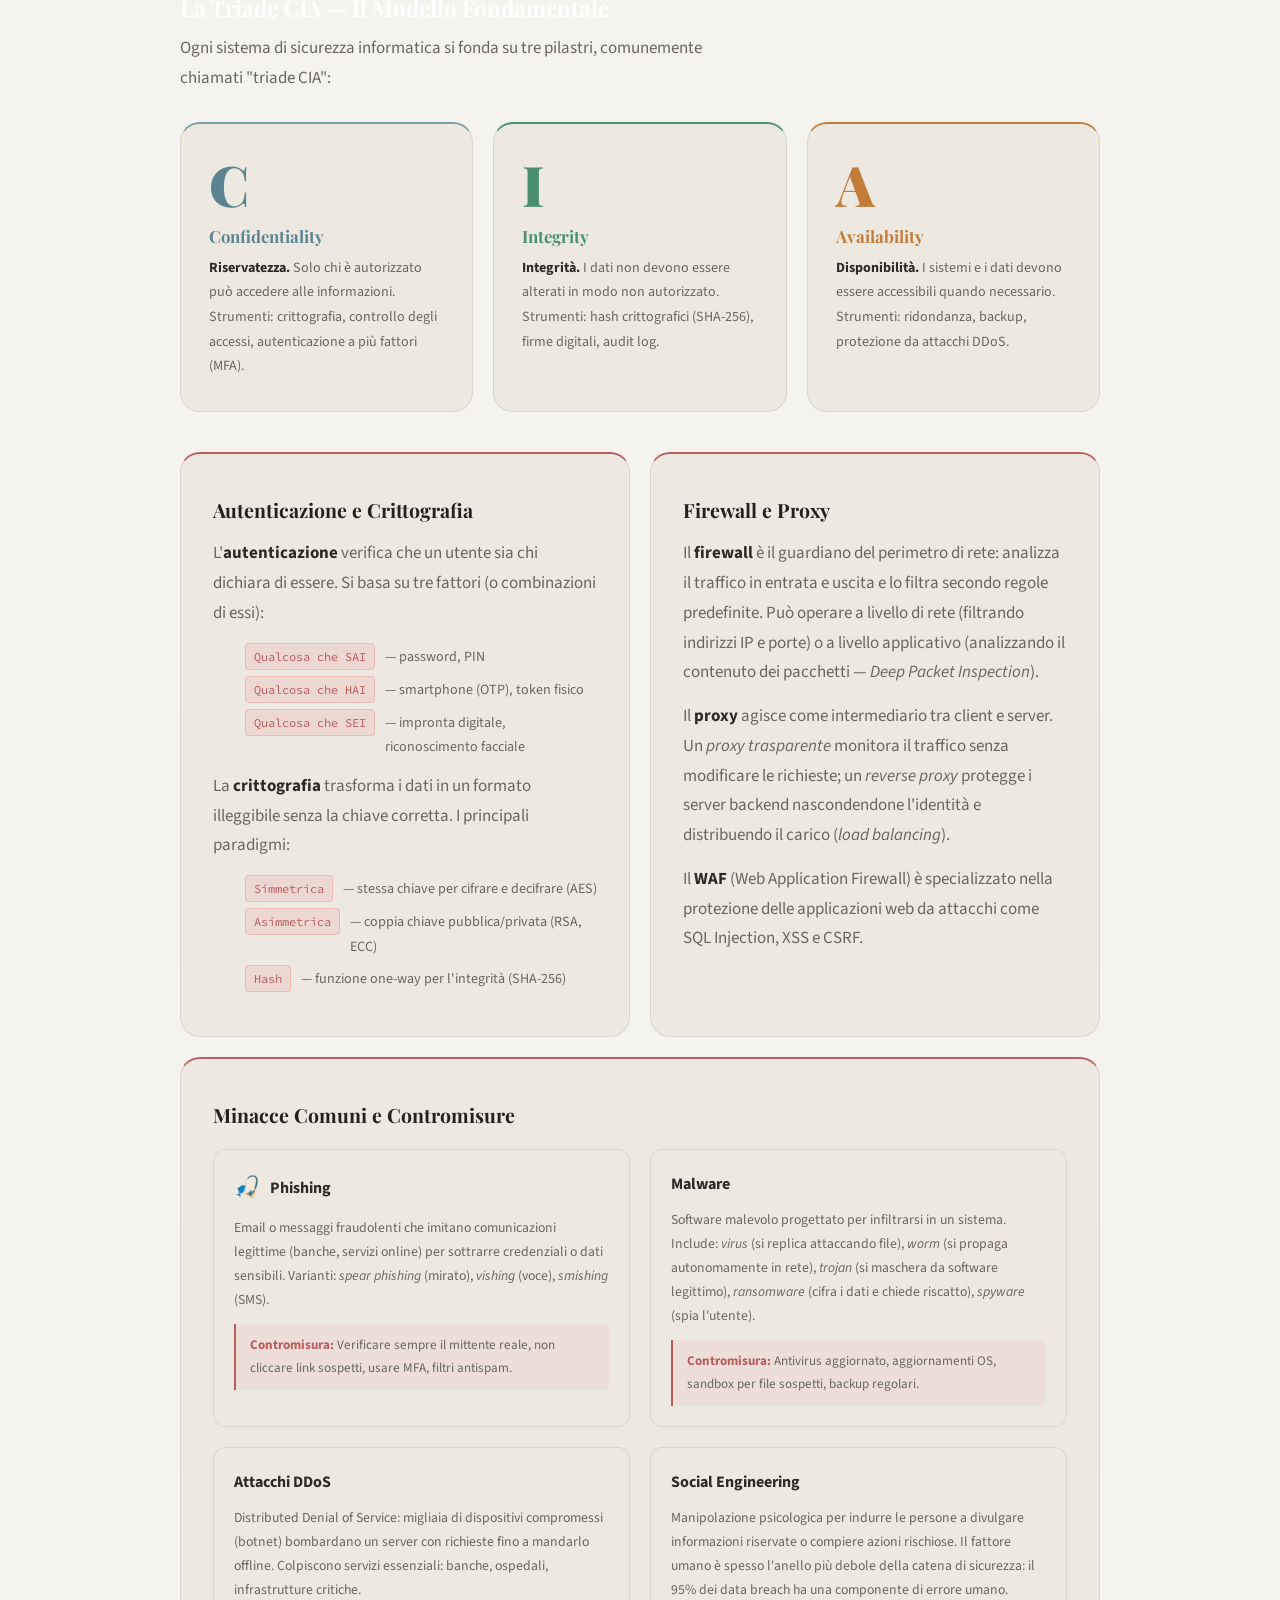
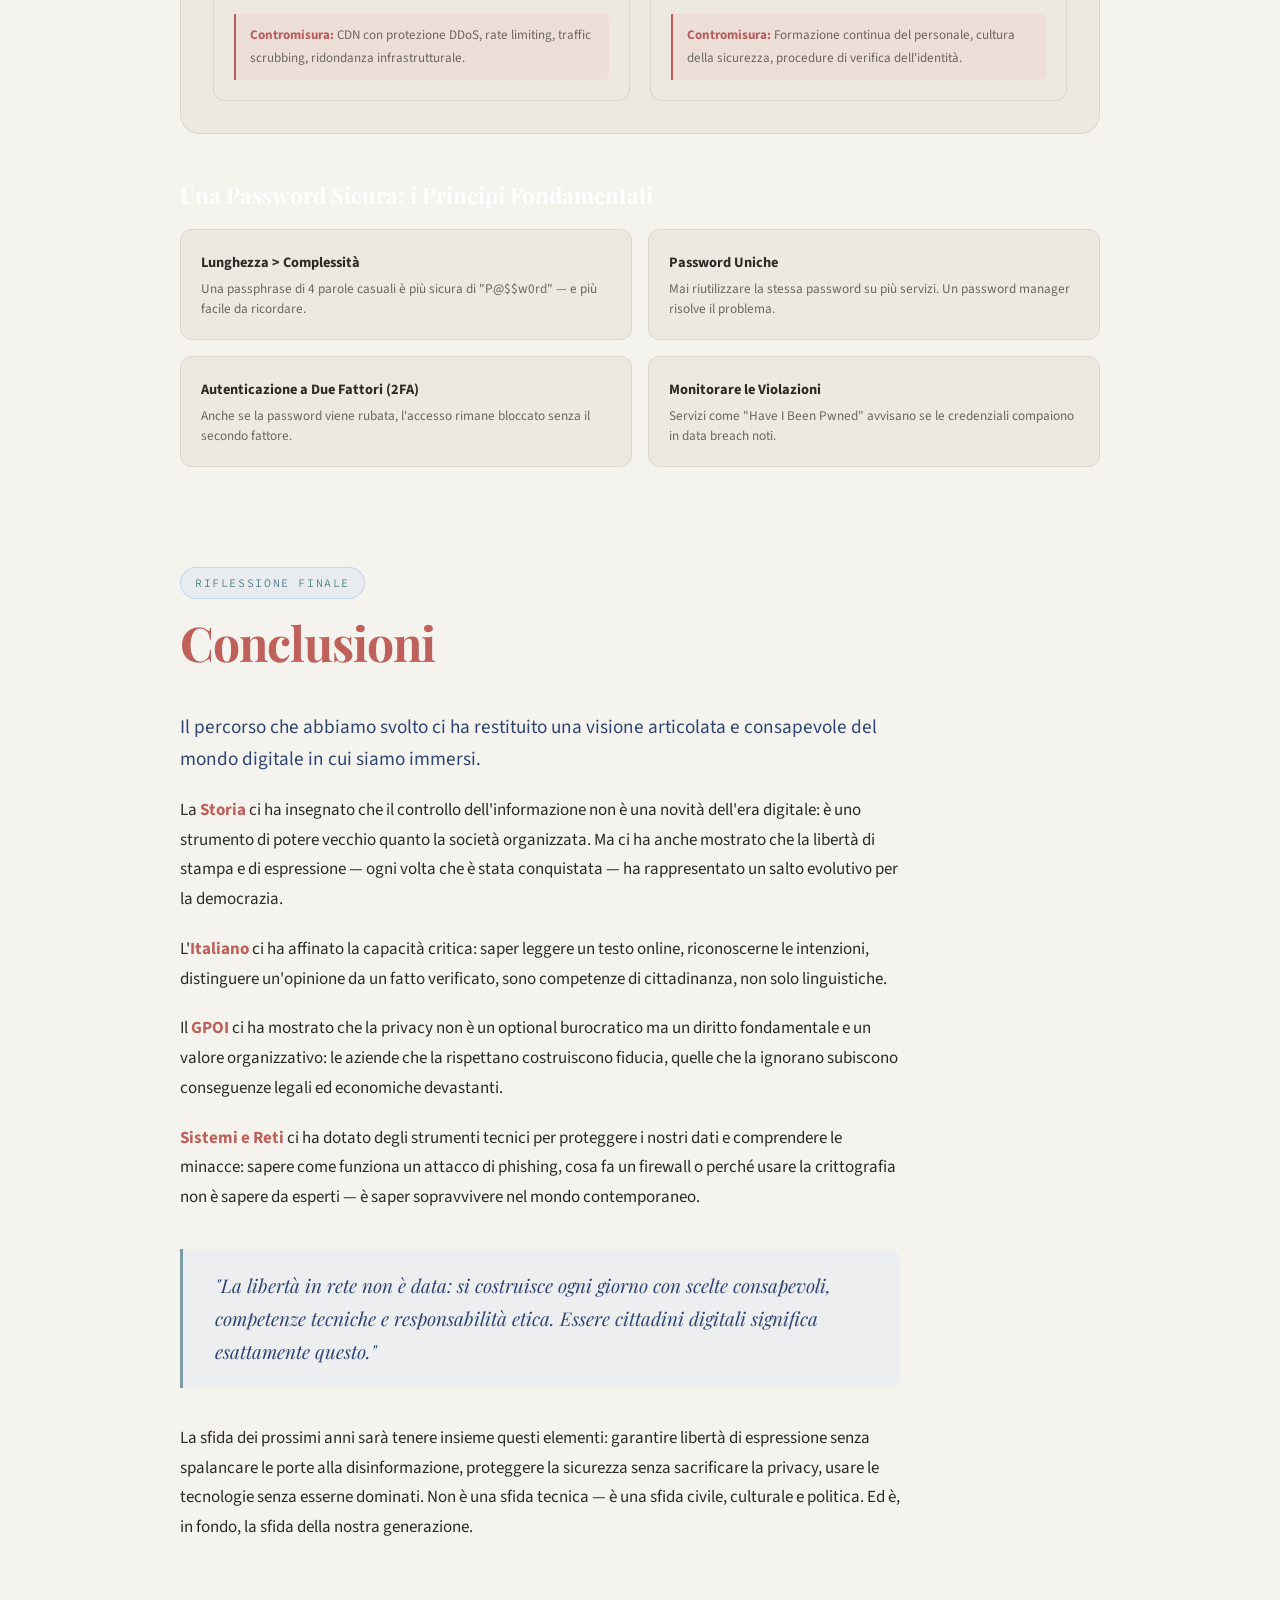
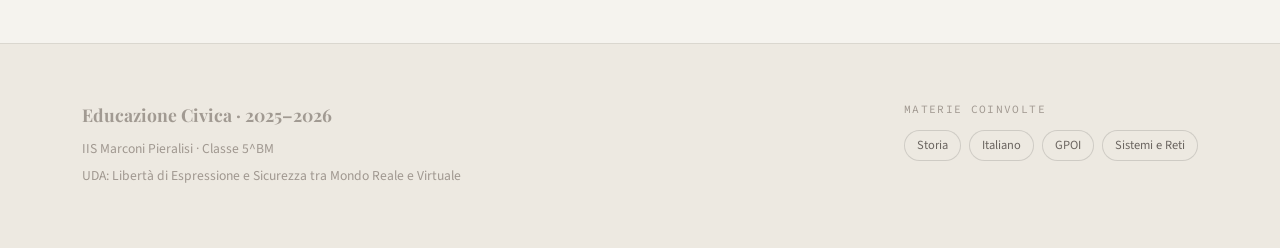
==== commit 9d6e6963: "Simplify comment syntax in ed_civica.html" ====
--- a/ed_civica.html
+++ b/ed_civica.html
@@ -12,7 +12,7 @@
 </head>
 <body>
 
-  <!-- ░░ HERO ░░ -->
+  <!--HERO-->
   <header class="hero">
     <div class="hero-noise"></div>
     <div class="hero-grid"></div>
@@ -41,7 +41,7 @@
     </div>
   </header>
 
-  <!-- ░░ INDICE / TOC ░░ -->
+  <!--INDICE / TOC-->
   <nav class="toc-bar sticky-top">
     <div class="container d-flex align-items-center gap-4 flex-wrap">
       <span class="toc-label">Sezioni</span>
@@ -56,7 +56,7 @@
 
   <main class="container main-content">
 
-    <!-- ░░ INTRODUZIONE ░░ -->
+    <!--INTRODUZIONE -->
     <section id="intro" class="content-section">
       <div class="section-header">
         <div class="section-tag">Apertura</div>
@@ -94,7 +94,7 @@
       </div>
     </section>
 
-    <!-- ░░ STORIA ░░ -->
+    <!--STORIA-->
     <section id="storia" class="content-section">
       <div class="section-header">
         <div class="section-tag tag-storia">Storia · 8 ore</div>
@@ -112,7 +112,6 @@
 
       <div class="card-grid">
         <div class="topic-card card-storia">
-          <div class="card-icon">📢</div>
           <h3>Propaganda nel Novecento</h3>
           <p>
             La propaganda totalitaria del XX secolo rappresenta uno dei fenomeni più studiati 
@@ -134,7 +133,6 @@
         </div>
 
         <div class="topic-card card-storia">
-          <div class="card-icon">📰</div>
           <h3>Censura e Libertà di Stampa</h3>
           <p>
             La libertà di stampa è uno dei pilastri della democrazia liberale. 
@@ -209,7 +207,7 @@
       </div>
     </section>
 
-    <!-- ░░ ITALIANO ░░ -->
+    <!--ITALIANO-->
     <section id="italiano" class="content-section">
       <div class="section-header">
         <div class="section-tag tag-italiano">Italiano · 5 ore</div>
@@ -227,7 +225,6 @@
 
       <div class="card-grid">
         <div class="topic-card card-italiano">
-          <div class="card-icon">💬</div>
           <h3>Lessico e Registri della Comunicazione in Rete</h3>
           <p>
             Il linguaggio digitale si caratterizza per ibridismi e trasformazioni continue. 
@@ -249,7 +246,6 @@
         </div>
 
         <div class="topic-card card-italiano">
-          <div class="card-icon">🔍</div>
           <h3>Fake News e Fact-Checking</h3>
           <p>
             Le <em>fake news</em> — notizie false o deliberatamente distorte — non sono 
@@ -272,7 +268,6 @@
         </div>
 
         <div class="topic-card card-italiano full-width">
-          <div class="card-icon">🤝</div>
           <h3>Netiquette: le Regole del Buon Comportamento Online</h3>
           <p>
             Il termine <em>netiquette</em> (da <em>net</em> + <em>étiquette</em>) 
@@ -328,7 +323,7 @@
       </div>
     </section>
 
-    <!-- ░░ GPOI ░░ -->
+    <!--GPOI-->
     <section id="gpoi" class="content-section">
       <div class="section-header">
         <div class="section-tag tag-gpoi">GPOI · 4 ore</div>
@@ -389,7 +384,6 @@
         </div>
 
         <div class="topic-card card-gpoi">
-          <div class="card-icon">⚠️</div>
           <h3>Data Breach: Impatti e Gestione</h3>
           <p>
             Un <em>data breach</em> è una violazione della sicurezza che comporta 
@@ -416,7 +410,6 @@
         </div>
 
         <div class="topic-card card-gpoi">
-          <div class="card-icon">🏢</div>
           <h3>Privacy come Requisito Organizzativo</h3>
           <p>
             Il GDPR introduce il principio di <strong>Privacy by Design</strong>: 
@@ -438,7 +431,7 @@
       </div>
     </section>
 
-    <!-- ░░ SISTEMI E RETI ░░ -->
+    <!--SISTEMI E RETI-->
     <section id="sistemi" class="content-section">
       <div class="section-header">
         <div class="section-tag tag-sistemi">Sistemi e Reti · 4 ore</div>
@@ -494,7 +487,6 @@
 
       <div class="card-grid">
         <div class="topic-card card-sistemi">
-          <div class="card-icon">🔐</div>
           <h3>Autenticazione e Crittografia</h3>
           <p>
             L'<strong>autenticazione</strong> verifica che un utente sia chi dichiara 
@@ -517,7 +509,6 @@
         </div>
 
         <div class="topic-card card-sistemi">
-          <div class="card-icon">🛡️</div>
           <h3>Firewall e Proxy</h3>
           <p>
             Il <strong>firewall</strong> è il guardiano del perimetro di rete: 
@@ -540,7 +531,6 @@
         </div>
 
         <div class="topic-card card-sistemi full-width">
-          <div class="card-icon">🦠</div>
           <h3>Minacce Comuni e Contromisure</h3>
           <div class="threats-grid">
             <div class="threat-item">
@@ -561,7 +551,6 @@
             </div>
             <div class="threat-item">
               <div class="threat-header">
-                <span class="threat-icon">💾</span>
                 <strong>Malware</strong>
               </div>
               <p>
@@ -579,7 +568,6 @@
             </div>
             <div class="threat-item">
               <div class="threat-header">
-                <span class="threat-icon">💥</span>
                 <strong>Attacchi DDoS</strong>
               </div>
               <p>
@@ -594,7 +582,6 @@
             </div>
             <div class="threat-item">
               <div class="threat-header">
-                <span class="threat-icon">👤</span>
                 <strong>Social Engineering</strong>
               </div>
               <p>
@@ -617,28 +604,24 @@
         <h3 class="sub-heading">Una Password Sicura: i Principi Fondamentali</h3>
         <div class="password-tips">
           <div class="pw-tip">
-            <span class="pw-icon">📏</span>
             <div>
               <strong>Lunghezza &gt; Complessità</strong>
               <p>Una passphrase di 4 parole casuali è più sicura di "P@$$w0rd" — e più facile da ricordare.</p>
             </div>
           </div>
           <div class="pw-tip">
-            <span class="pw-icon">🔄</span>
             <div>
               <strong>Password Uniche</strong>
               <p>Mai riutilizzare la stessa password su più servizi. Un password manager risolve il problema.</p>
             </div>
           </div>
           <div class="pw-tip">
-            <span class="pw-icon">📲</span>
             <div>
               <strong>Autenticazione a Due Fattori (2FA)</strong>
               <p>Anche se la password viene rubata, l'accesso rimane bloccato senza il secondo fattore.</p>
             </div>
           </div>
           <div class="pw-tip">
-            <span class="pw-icon">🔔</span>
             <div>
               <strong>Monitorare le Violazioni</strong>
               <p>Servizi come "Have I Been Pwned" avvisano se le credenziali compaiono in data breach noti.</p>
@@ -648,7 +631,7 @@
       </div>
     </section>
 
-    <!-- ░░ CONCLUSIONI ░░ -->
+    <!-- CONCLUSIONI -->
     <section id="conclusioni" class="content-section">
       <div class="section-header">
         <div class="section-tag">Riflessione finale</div>
@@ -700,7 +683,7 @@
 
   </main>
 
-  <!-- ░░ FOOTER ░░ -->
+  <!-- FOOTER -->
   <footer class="site-footer">
     <div class="container">
       <div class="footer-inner">
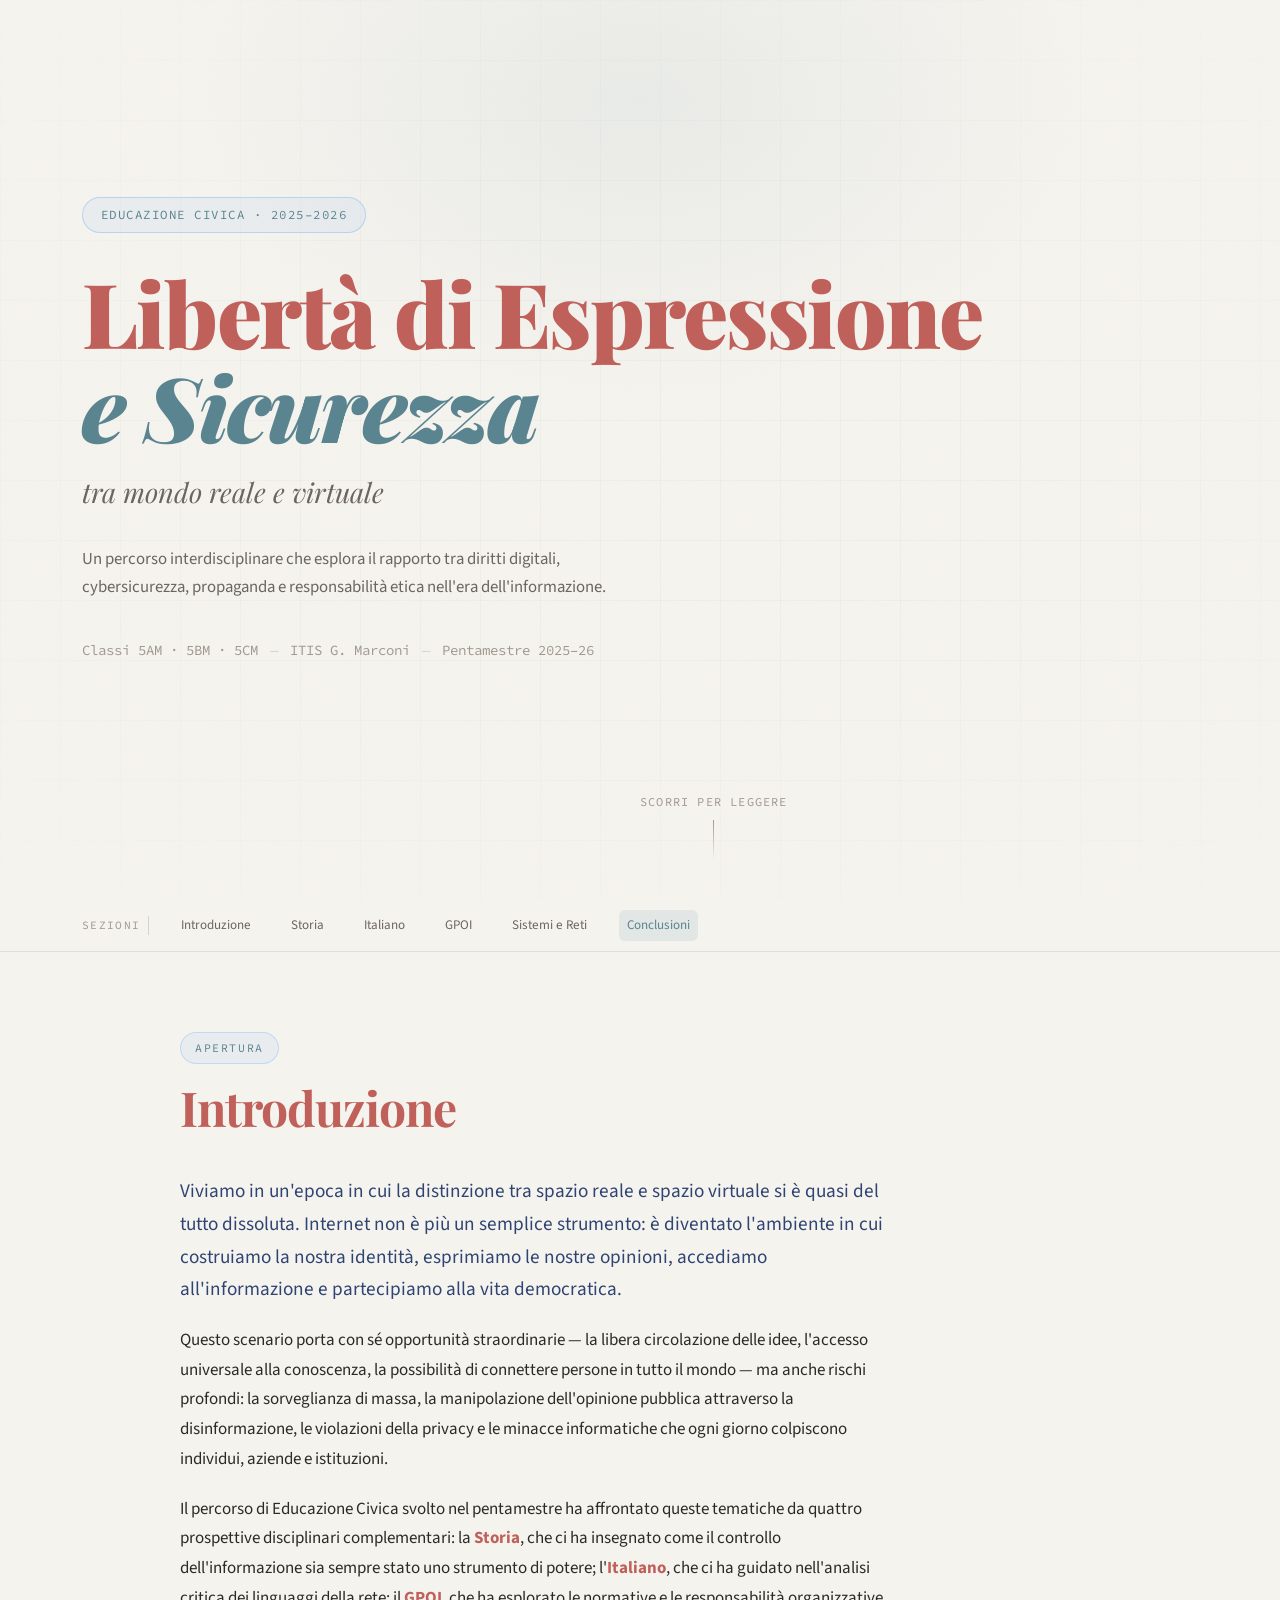
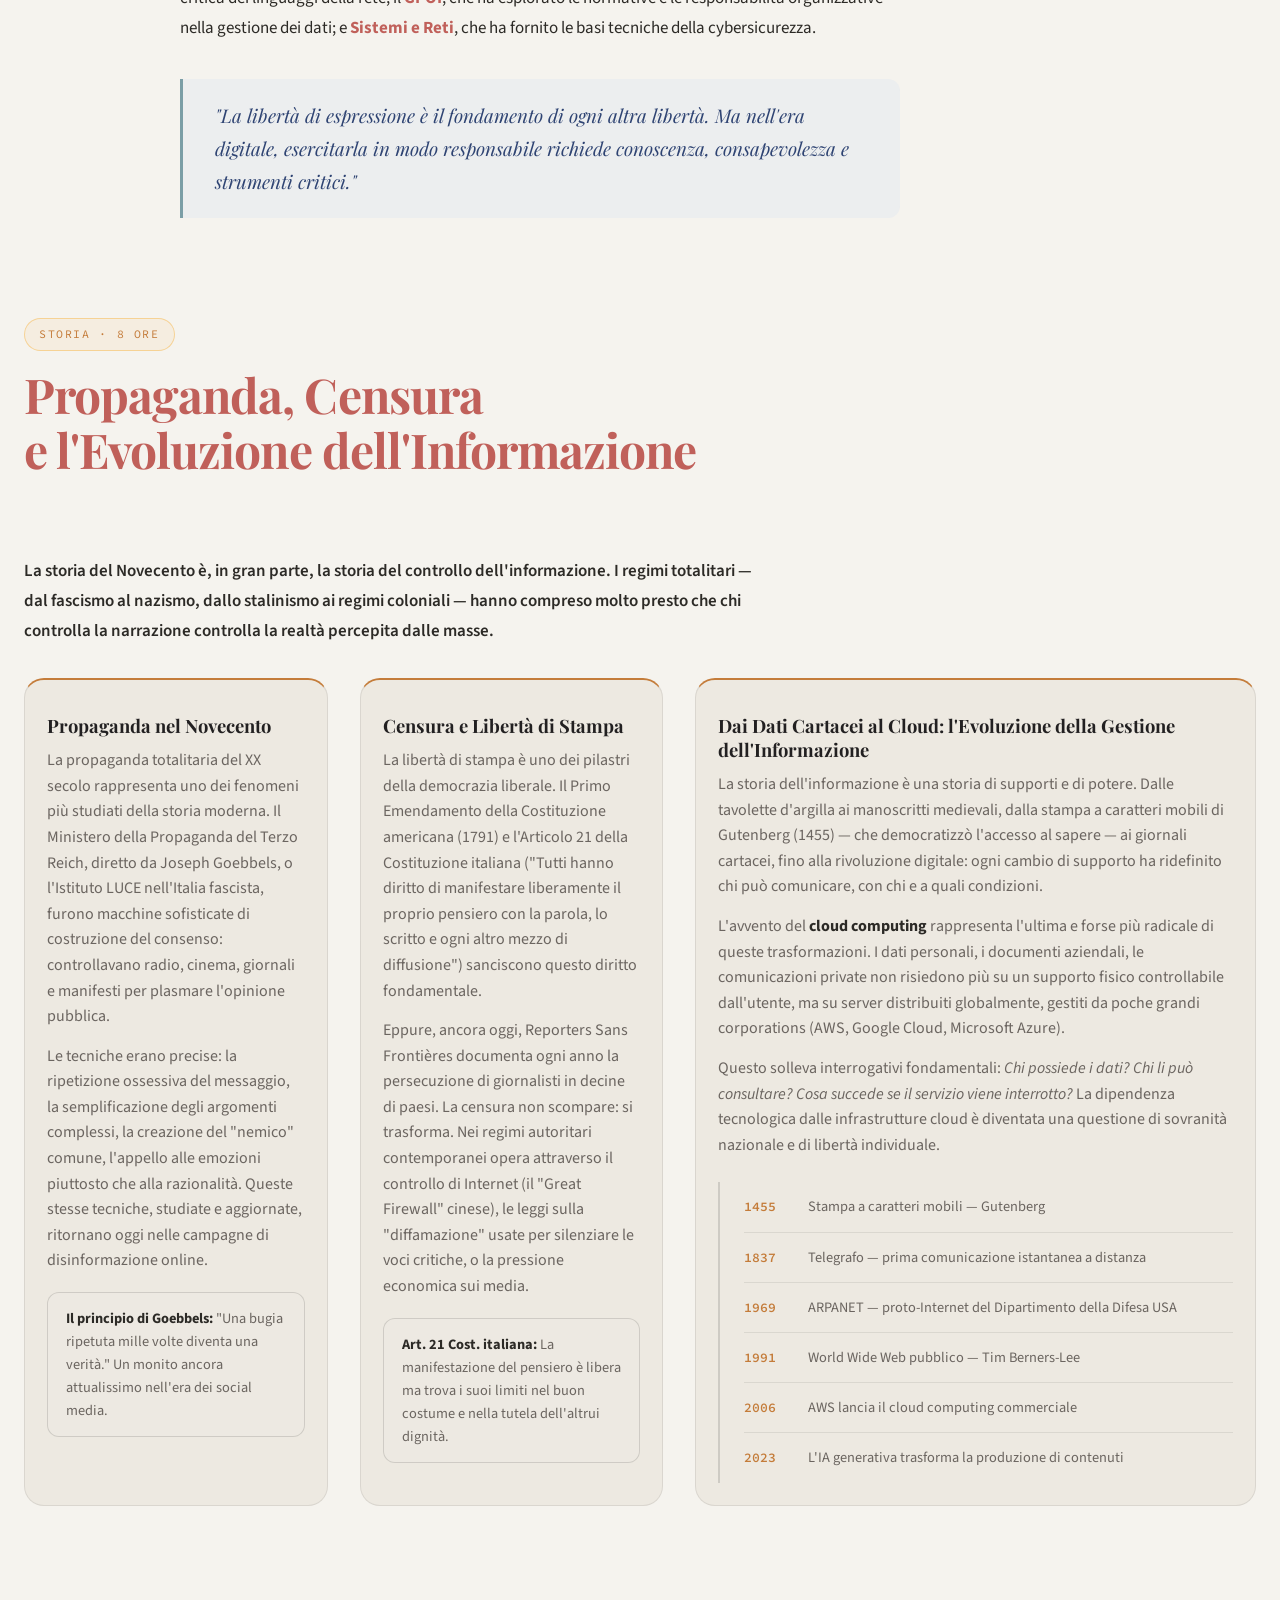
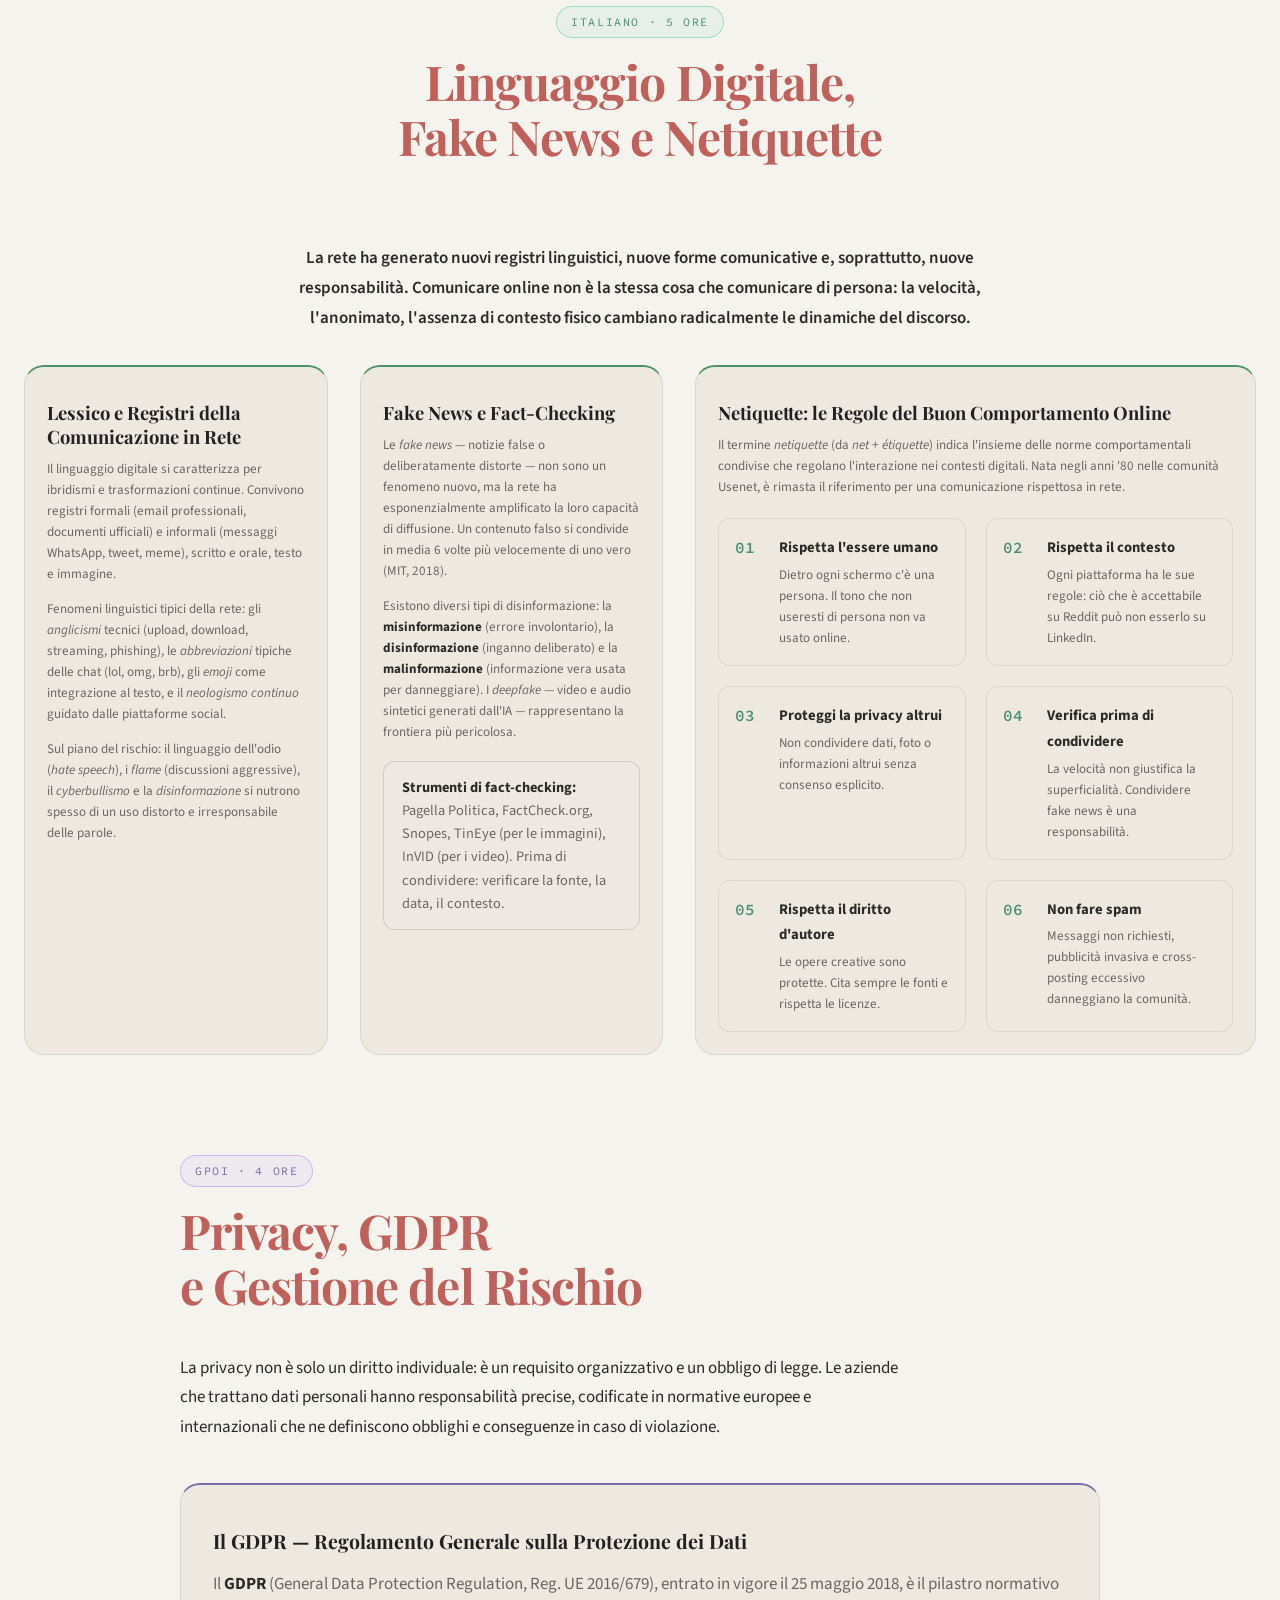
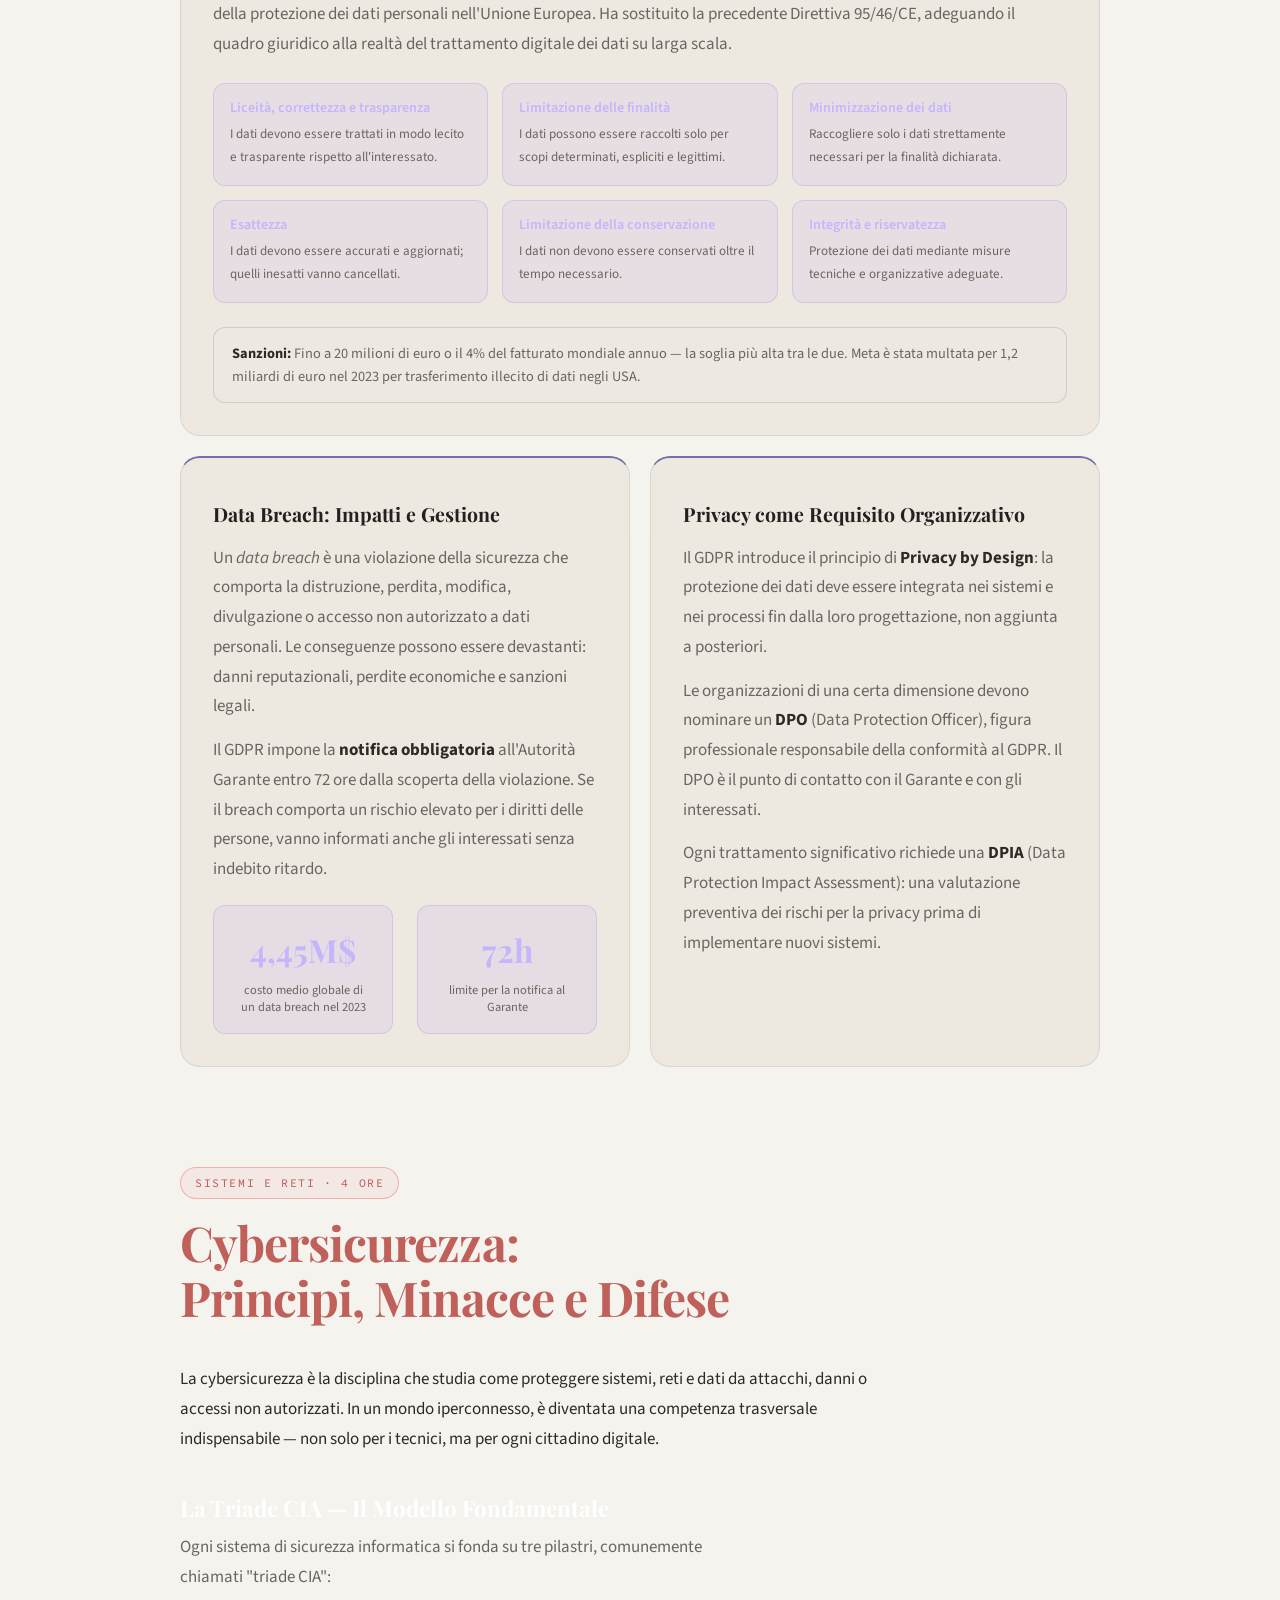
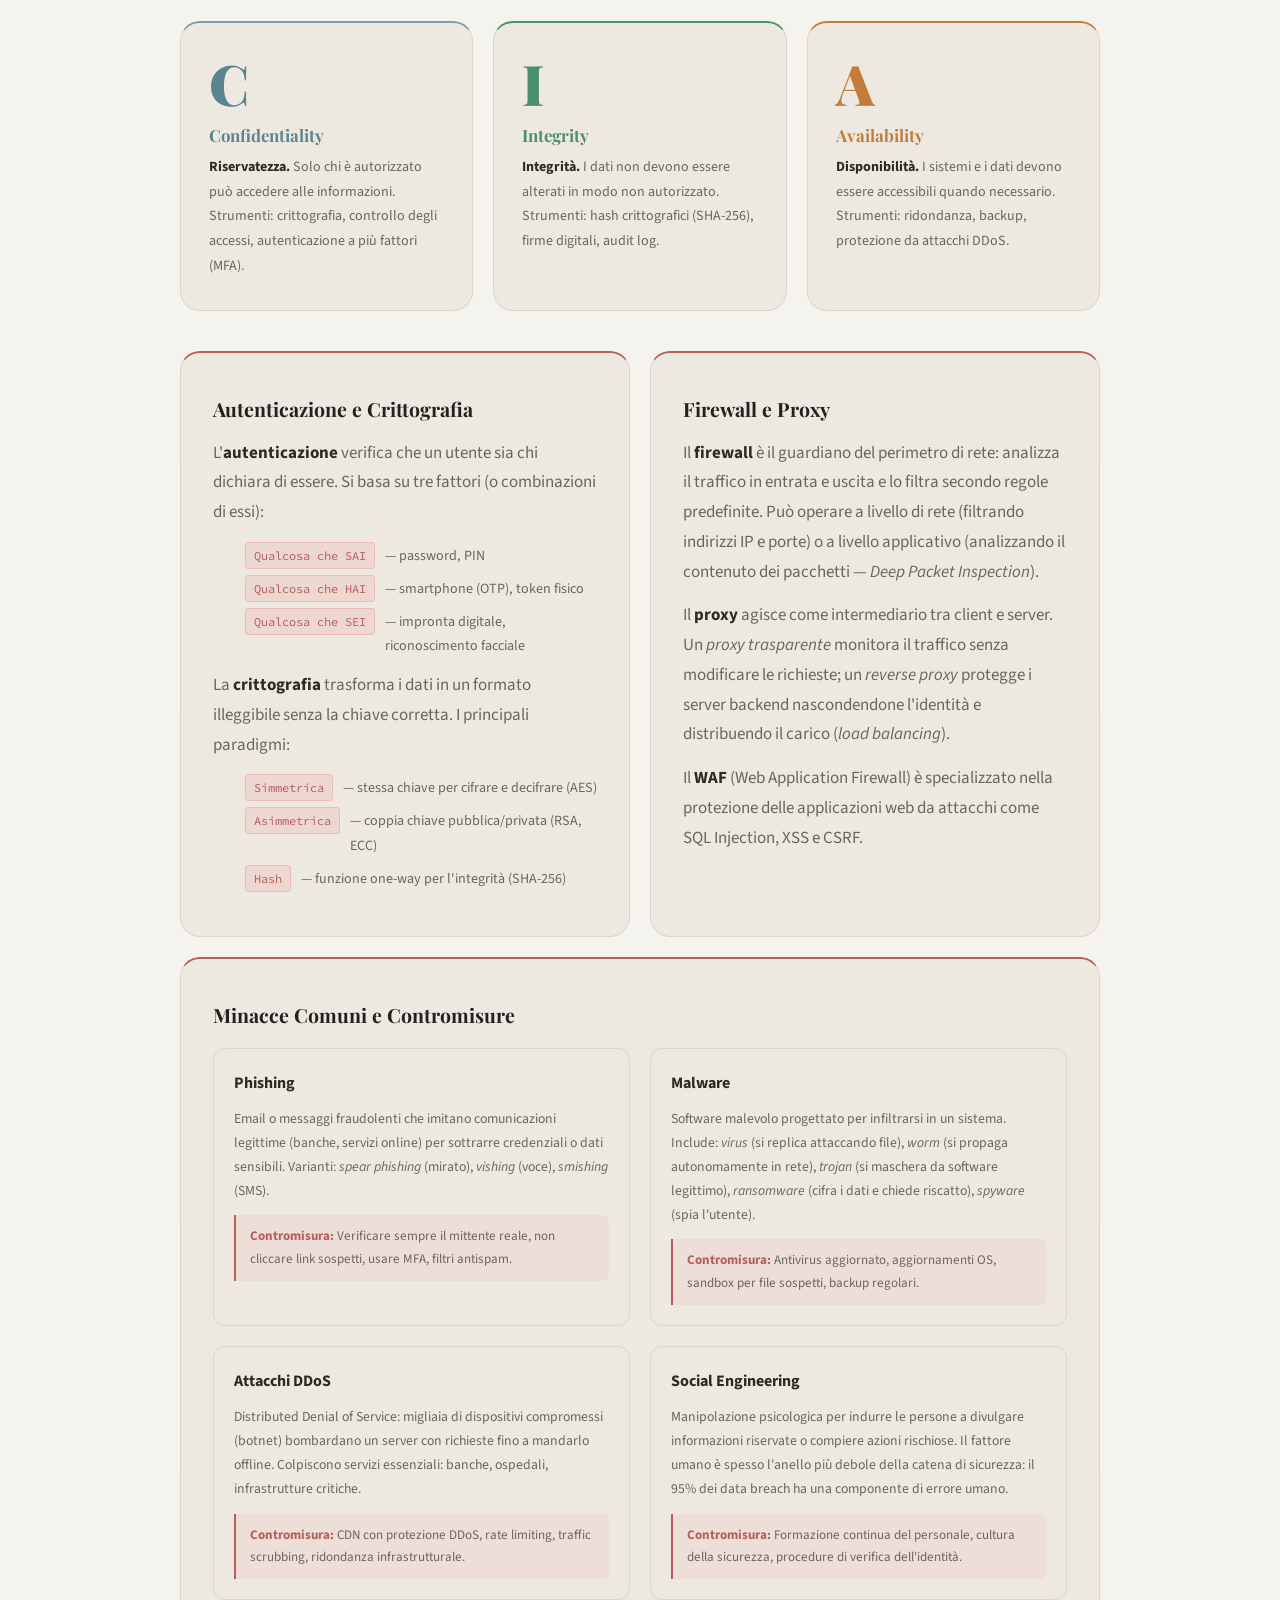
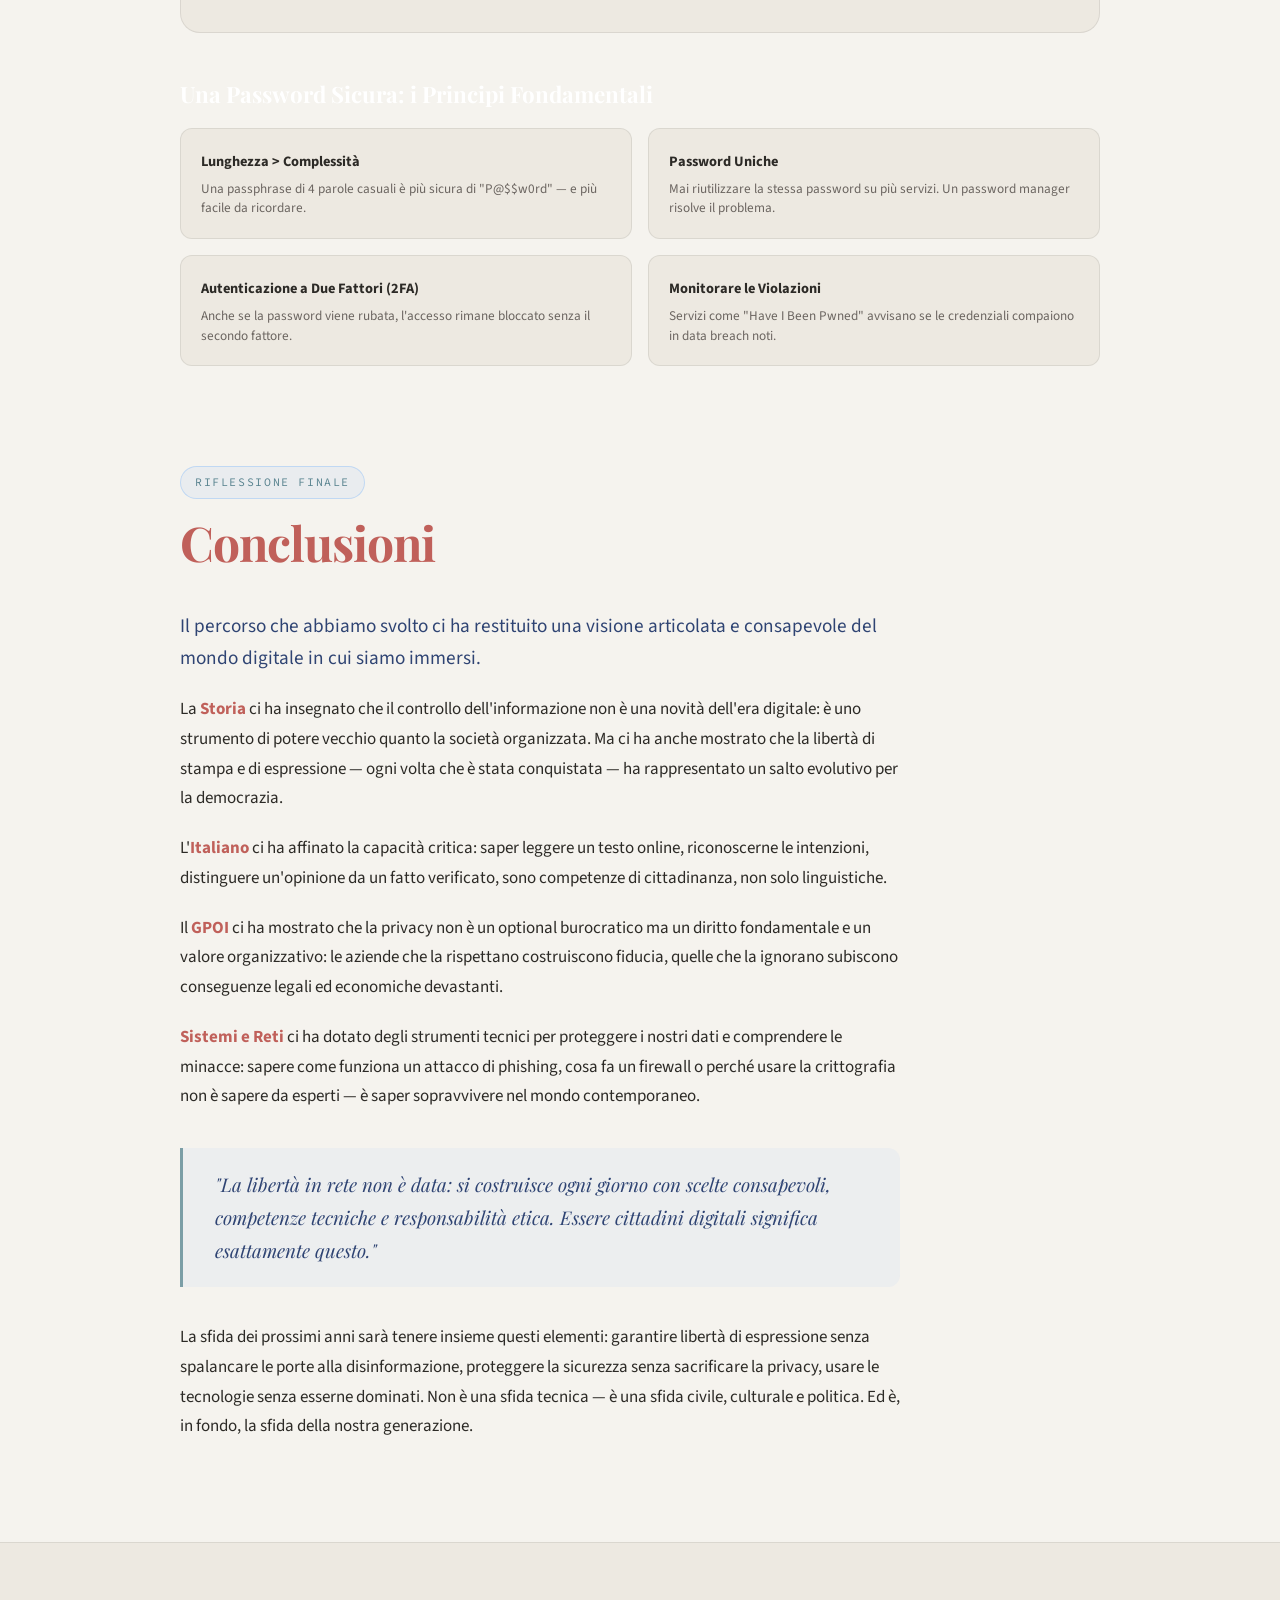
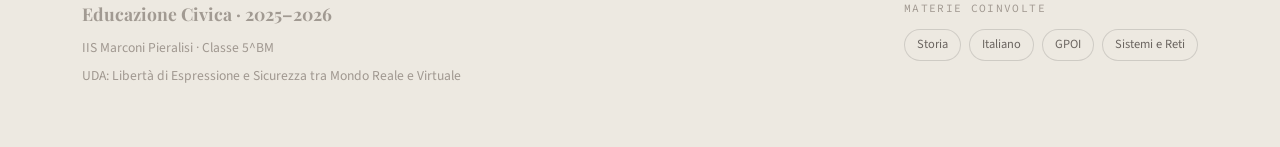
==== commit e4acf6db: "Remove icon elements from topic cards Removed icon elements from topic cards in ed_civica.html." ====
--- a/ed_civica.html
+++ b/ed_civica.html
@@ -155,7 +155,6 @@
         </div>
 
         <div class="topic-card card-storia full-width">
-          <div class="card-icon">☁️</div>
           <h3>Dai Dati Cartacei al Cloud: l'Evoluzione della Gestione dell'Informazione</h3>
           <p>
             La storia dell'informazione è una storia di supporti e di potere. Dalle tavolette 
@@ -341,7 +340,6 @@
 
       <div class="card-grid">
         <div class="topic-card card-gpoi full-width">
-          <div class="card-icon">🇪🇺</div>
           <h3>Il GDPR — Regolamento Generale sulla Protezione dei Dati</h3>
           <p>
             Il <strong>GDPR</strong> (General Data Protection Regulation, Reg. UE 2016/679), 
@@ -535,7 +533,6 @@
           <div class="threats-grid">
             <div class="threat-item">
               <div class="threat-header">
-                <span class="threat-icon">🎣</span>
                 <strong>Phishing</strong>
               </div>
               <p>
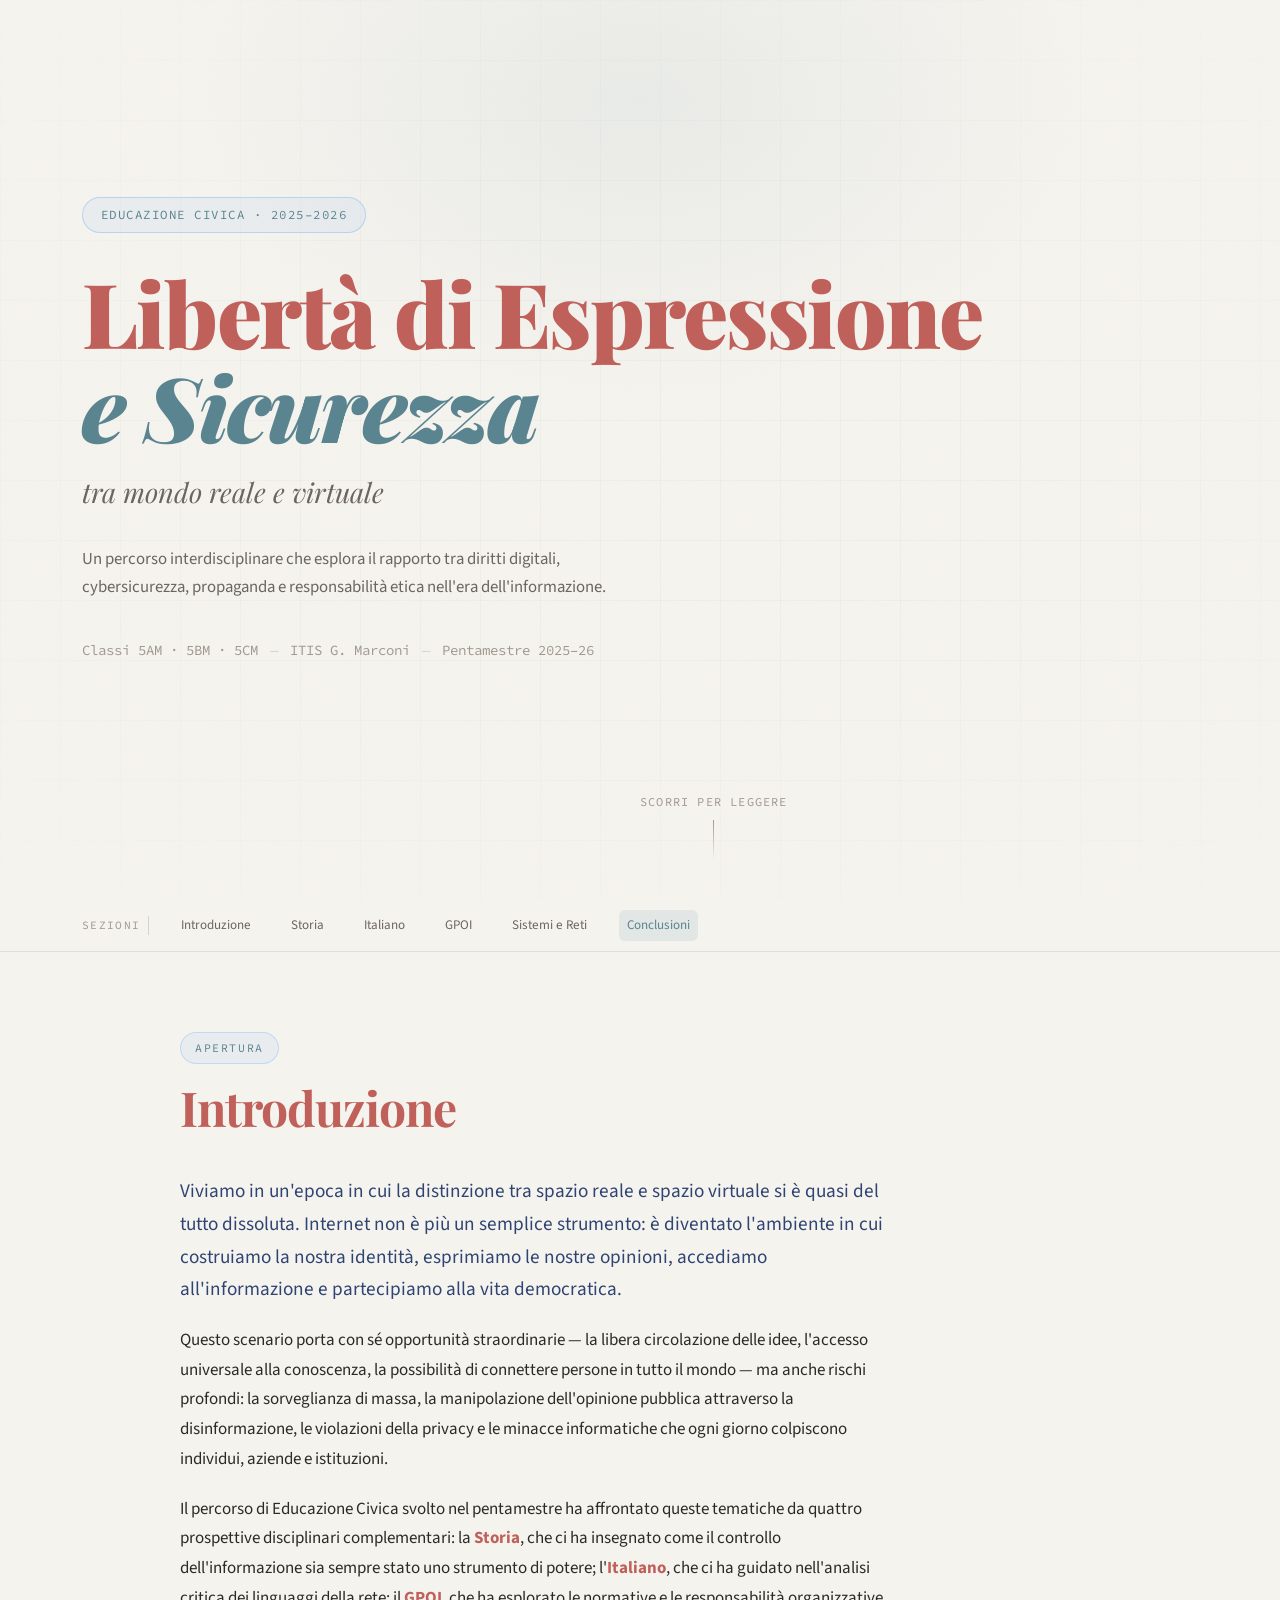
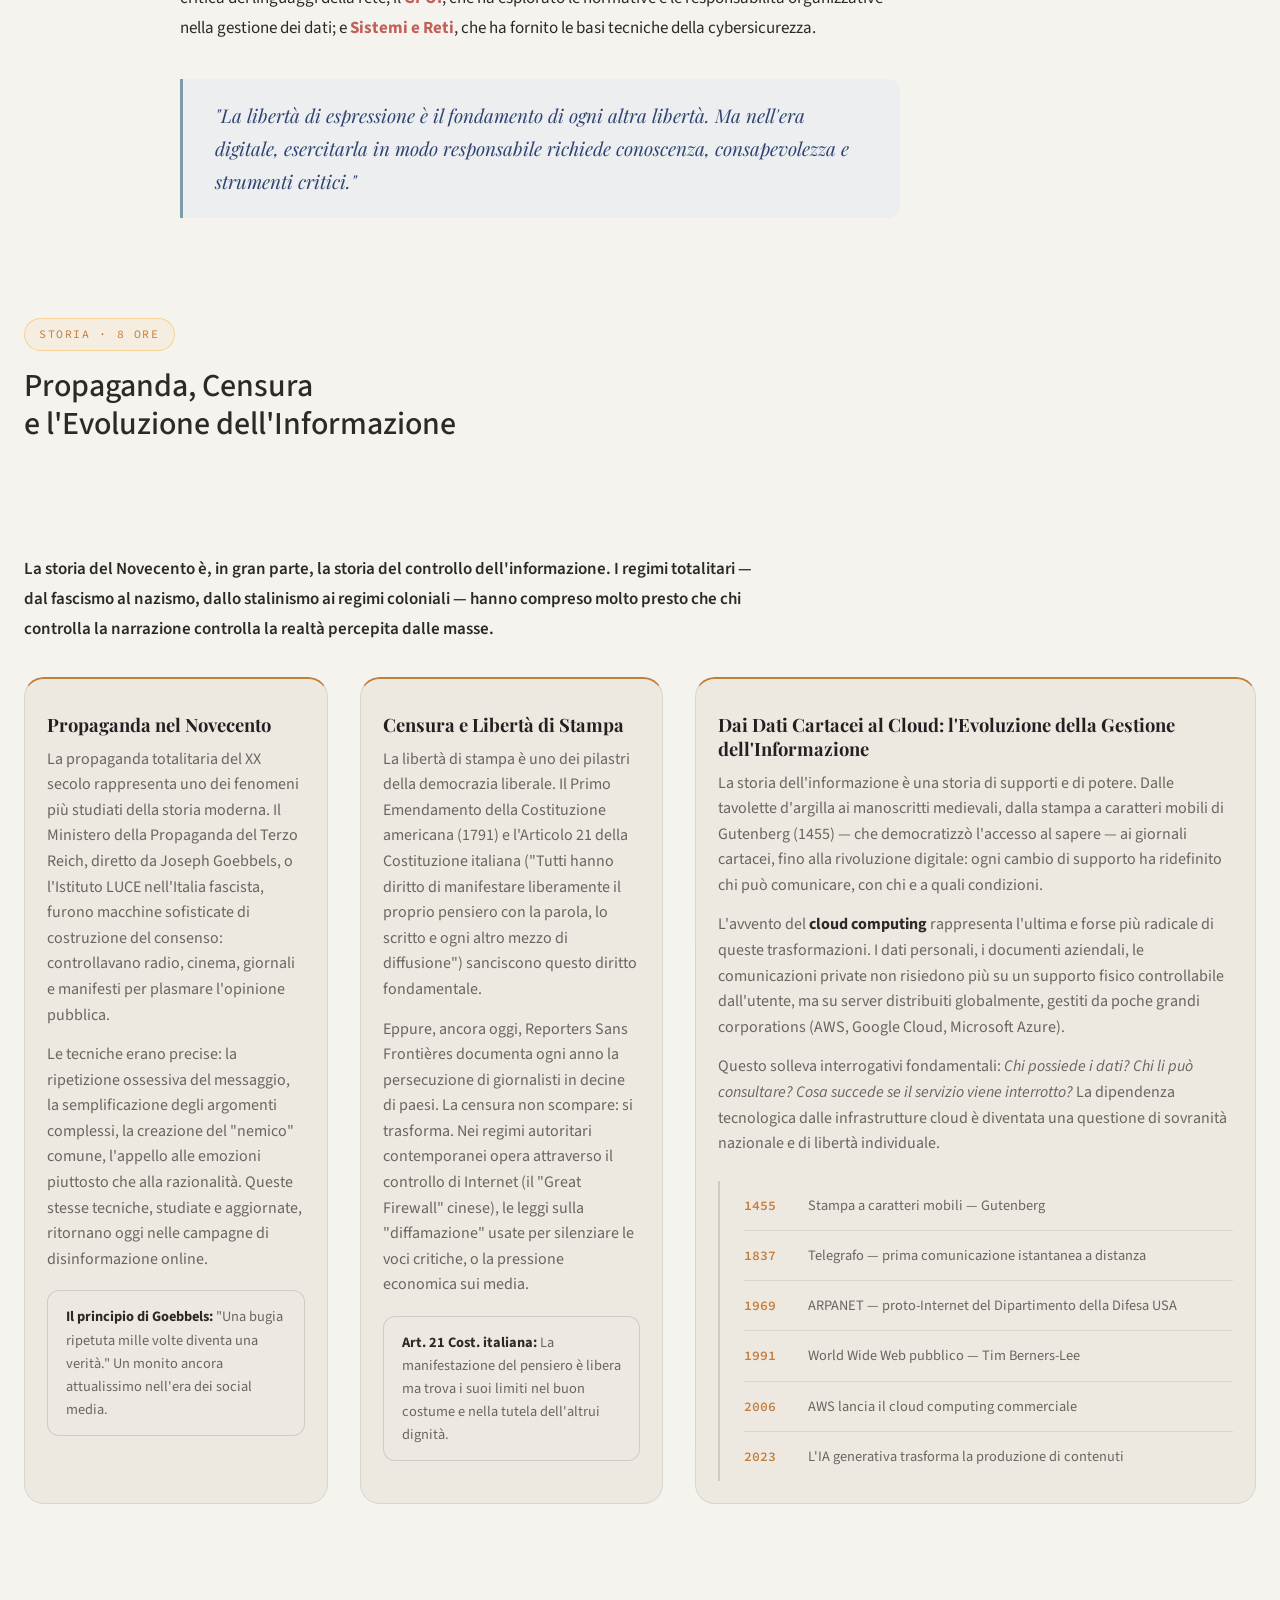
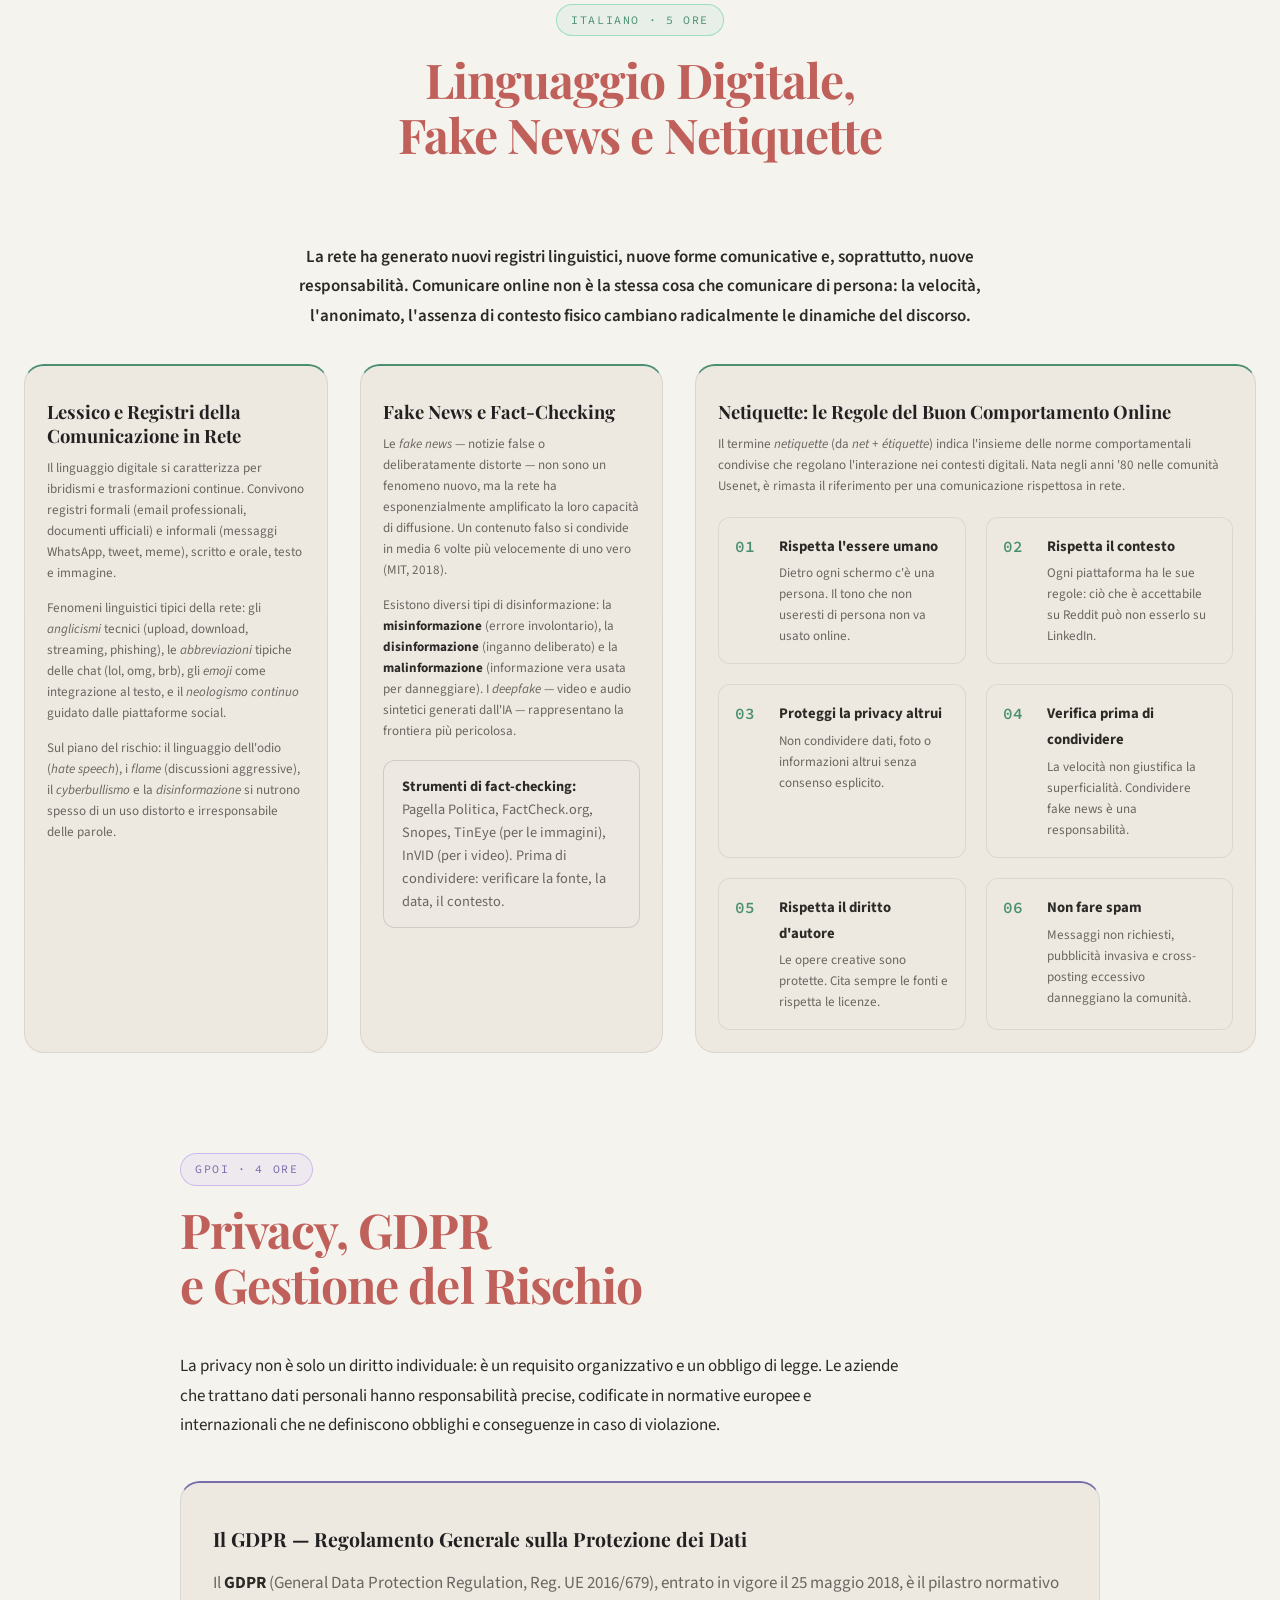
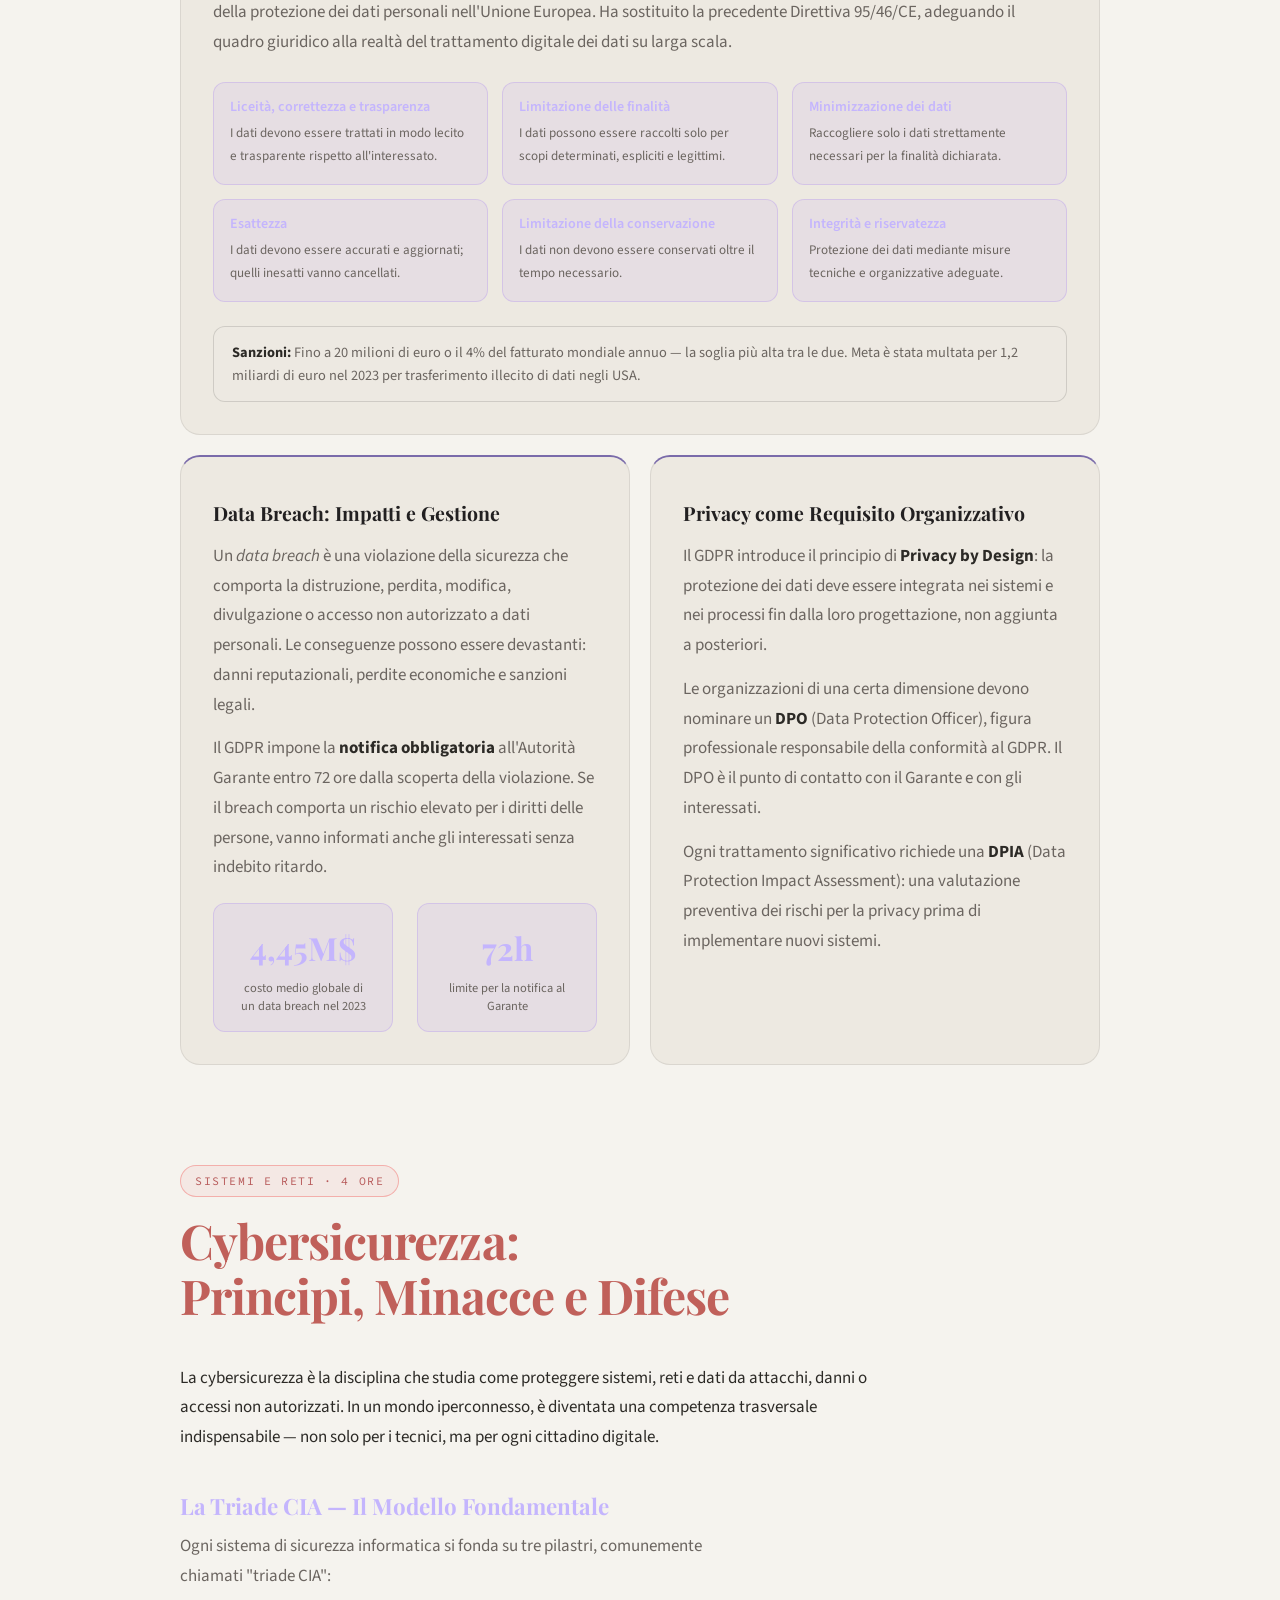
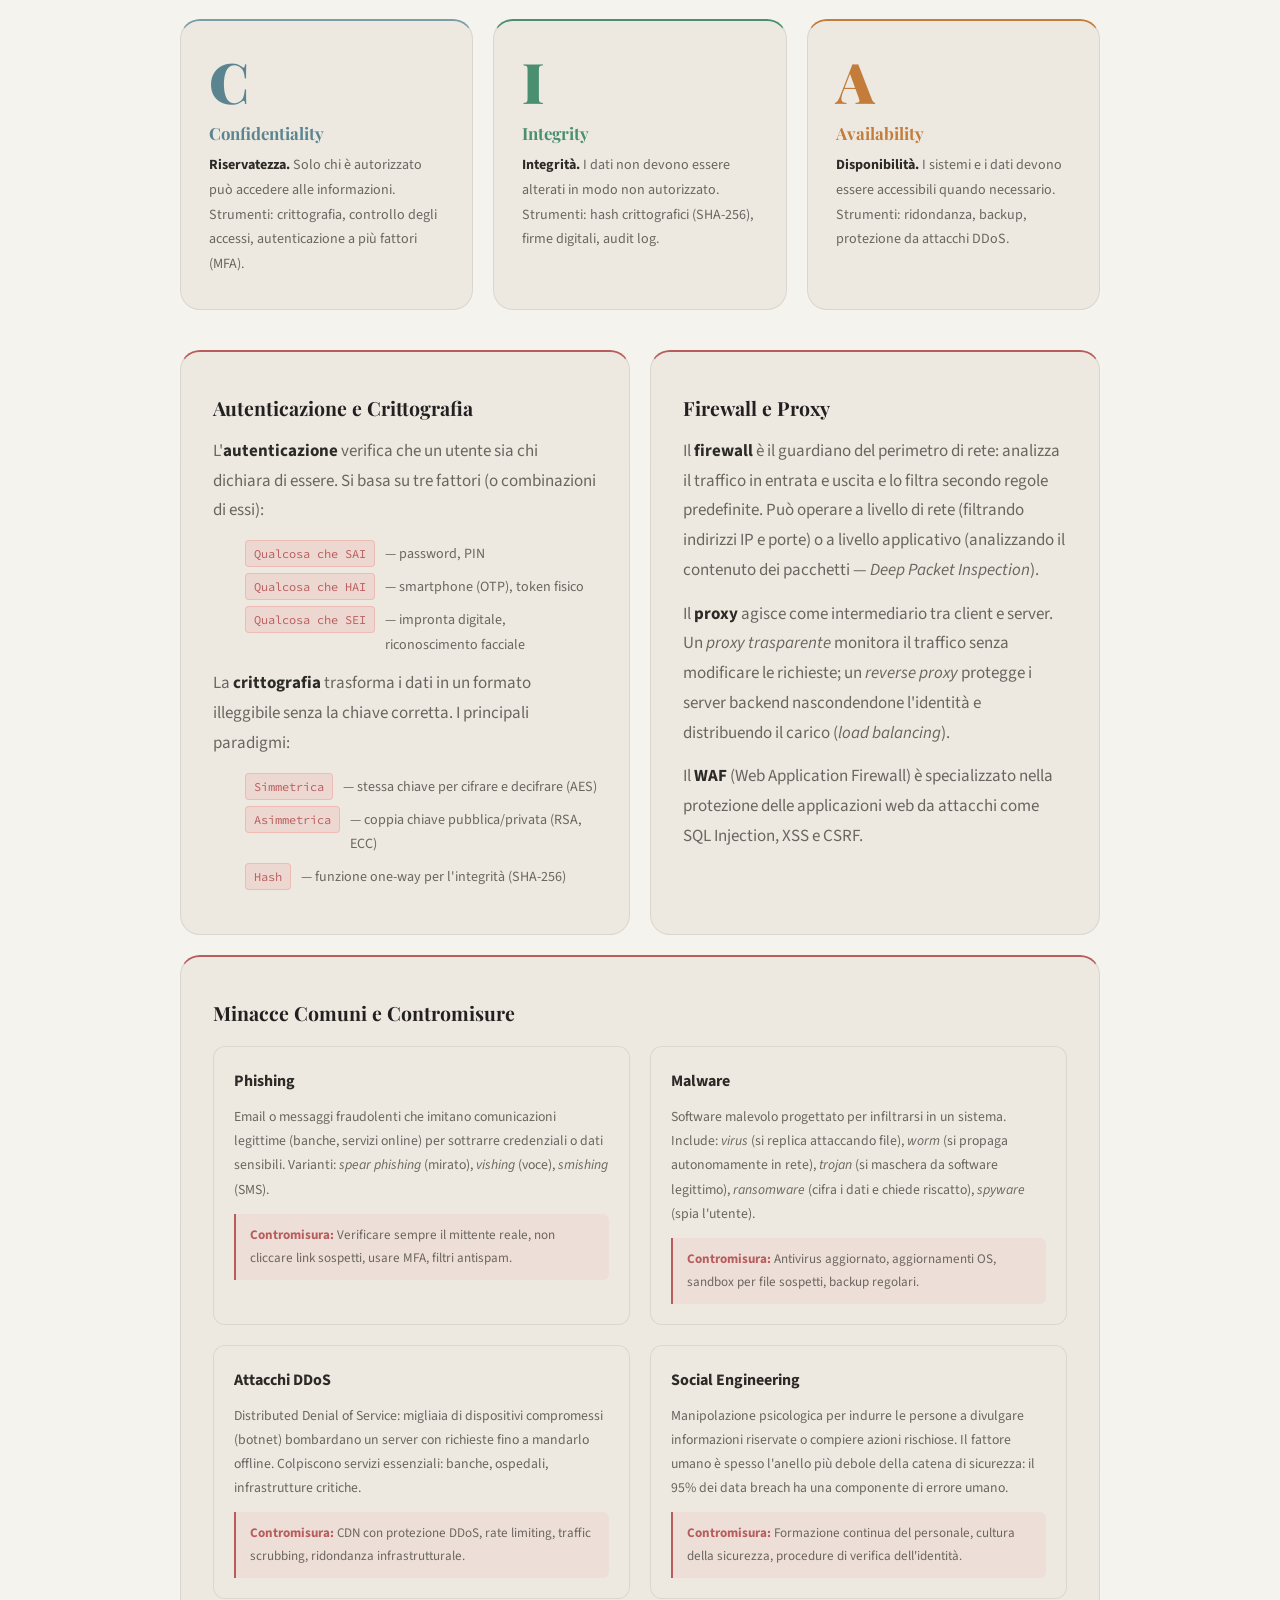
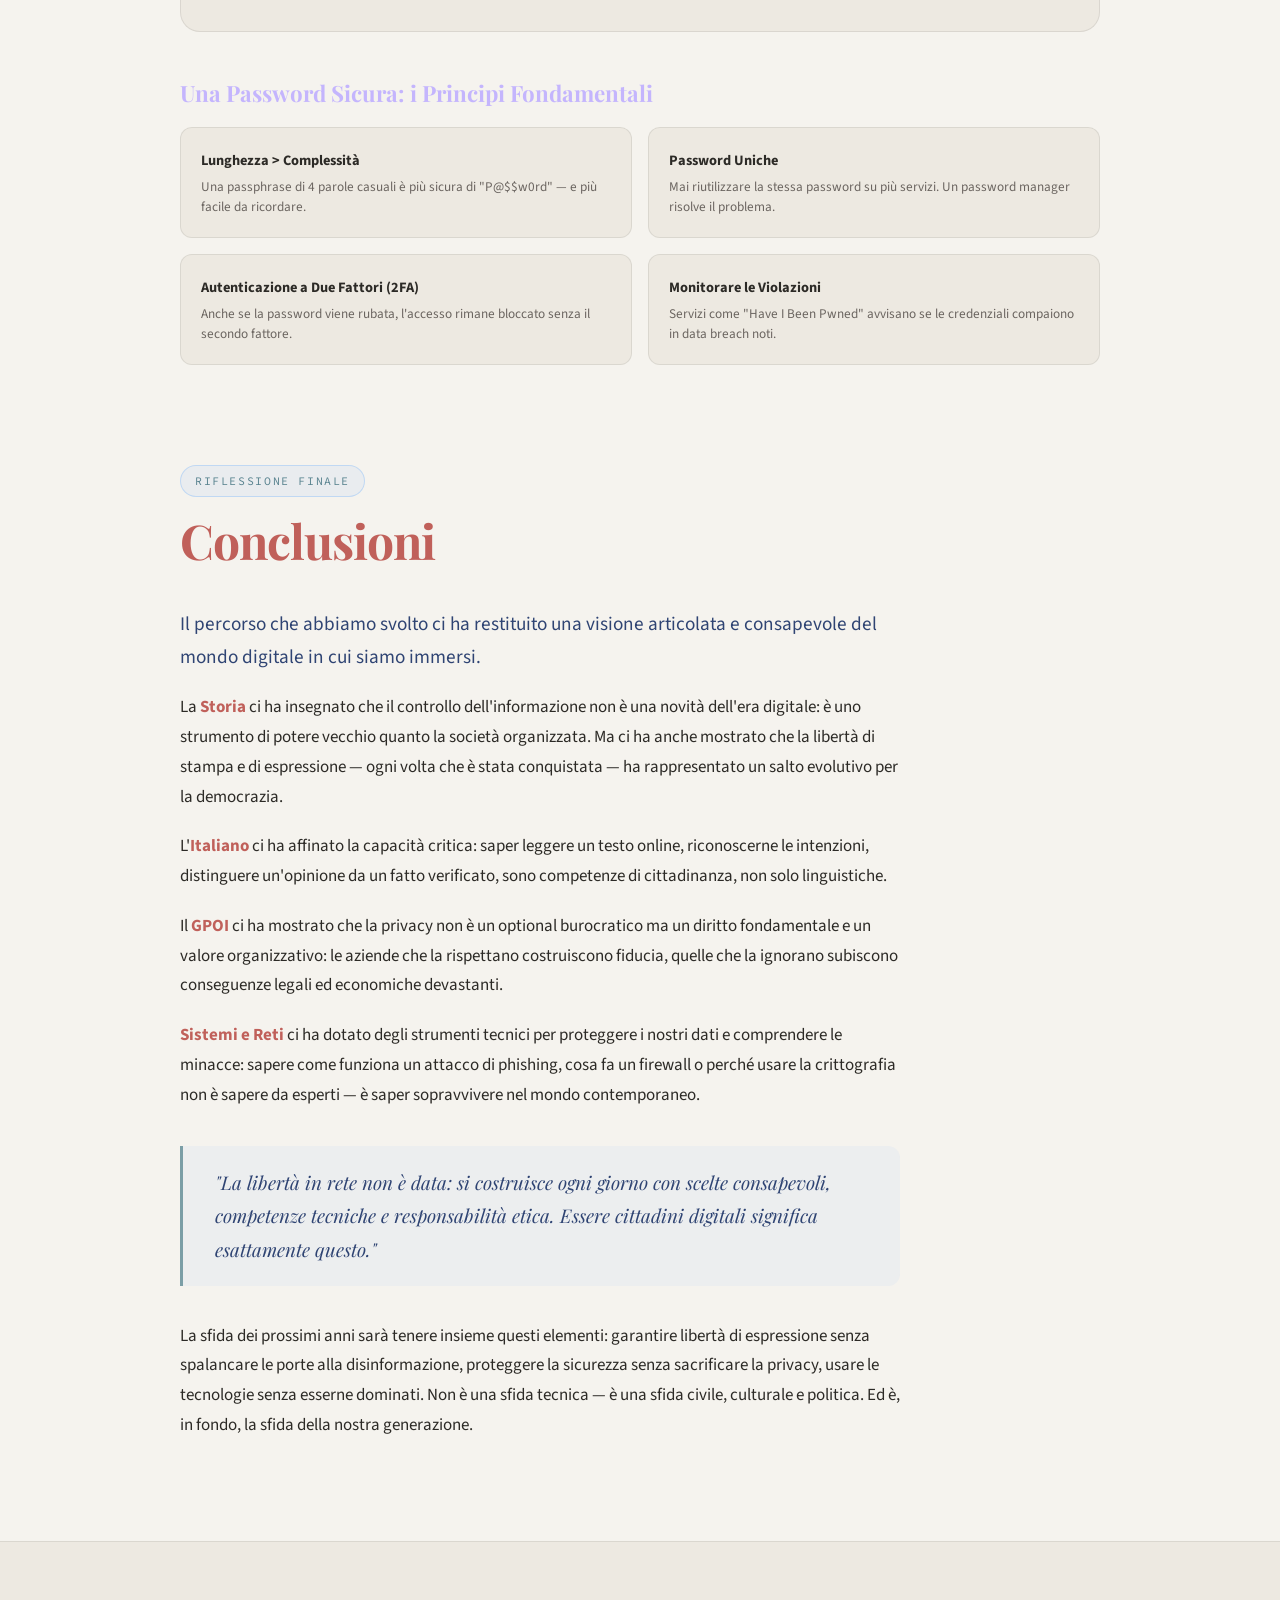
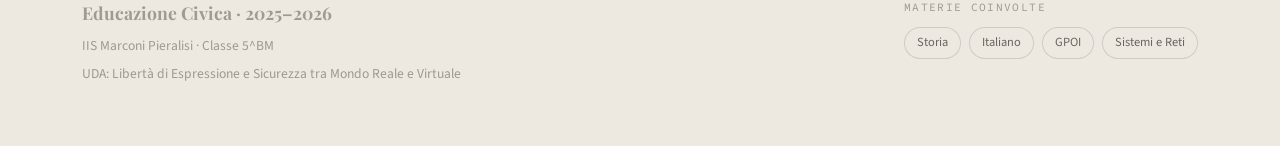
==== commit 2b0ec553: "Fix section title header in ed_civica.html" ====
--- a/ed_civica.html
+++ b/ed_civica.html
@@ -98,7 +98,7 @@
     <section id="storia" class="content-section">
       <div class="section-header">
         <div class="section-tag tag-storia">Storia · 8 ore</div>
-        <h2 class="section-title">Propaganda, Censura<br/>e l'Evoluzione dell'Informazione</h2>
+        <h2 class="section-header">Propaganda, Censura<br/>e l'Evoluzione dell'Informazione</h2>
       </div>
 
       <div class="prose-block">
--- a/style_edciv.css
+++ b/style_edciv.css
@@ -1,9 +1,4 @@
-/* ================================================
-   EDUCAZIONE CIVICA — LIBERTÀ & SICUREZZA DIGITALE
-   Stylesheet · 2025–2026
-   ================================================ */
-
-/* ─── VARIABLES ─── */
+/* VARIABILI */
 :root {
   --bg:        #f5f3ee;
   --bg2:       #ede9e1;
@@ -37,7 +32,7 @@
   --transition: 0.3s ease;
 }
 
-/* ─── RESET / BASE ─── */
+/* RESET / BASE */
 *, *::before, *::after { box-sizing: border-box; margin: 0; padding: 0; }
 
 html { scroll-behavior: smooth; }
@@ -51,7 +46,7 @@
   -webkit-font-smoothing: antialiased;
 }
 
-/* ─── HERO ─── */
+/* HERO */
 .hero {
   position: relative;
   min-height: 100vh;
@@ -174,7 +169,7 @@
   animation: scrollPulse 2s infinite;
 }
 
-/* ─── TOC BAR ─── */
+/* TOC BAR */
 .toc-bar {
   background: rgba(245,243,238,0.88);
   backdrop-filter: blur(16px);
@@ -215,13 +210,13 @@
   background: var(--accent-glow);
 }
 
-/* ─── MAIN CONTENT ─── */
+/* MAIN CONTENT */
 .main-content {
   padding: 80px 0 0;
   max-width: 920px;
 }
 
-/* ─── SECTIONS ─── */
+/* SECTIONS */
 .content-section {
   margin-bottom: 100px;
   opacity: 0;
@@ -363,7 +358,7 @@
 .card-gpoi:hover    { border-color: var(--gpoi);     box-shadow: 0 20px 40px rgba(139,92,246,0.08); }
 .card-sistemi:hover { border-color: var(--sistemi);  box-shadow: 0 20px 40px rgba(239,68,68,0.08); }
 
-/* ─── TIMELINE ─── */
+/* TIMELINE */
 .timeline {
   display: flex;
   flex-direction: column;
@@ -396,7 +391,7 @@
   color: var(--text-muted);
 }
 
-/* ─── RULES GRID ─── */
+/* RULES GRID */
 .rules-grid {
   display: grid;
   grid-template-columns: repeat(2, 1fr);
@@ -435,7 +430,7 @@
   margin: 0;
 }
 
-/* ─── GDPR PRINCIPLES ─── */
+/* GDPR PRINCIPLES */
 .gdpr-principles {
   display: grid;
   grid-template-columns: repeat(3, 1fr);
@@ -463,7 +458,7 @@
   margin: 0;
 }
 
-/* ─── STATS ─── */
+/* STATS */
 .stat-block {
   display: flex;
   gap: 24px;
@@ -495,7 +490,7 @@
   line-height: 1.4;
 }
 
-/* ─── CIA TRIAD ─── */
+/* CIA TRIAD */
 .cia-triad-wrapper {
   margin-bottom: 40px;
 }
@@ -504,7 +499,7 @@
   font-family: var(--font-head);
   font-size: 1.4rem;
   font-weight: 700;
-  color: #fff;
+  color: #c4b5fd;
   margin-bottom: 12px;
 }
 
@@ -564,7 +559,7 @@
 .cia-a { border-top: 2px solid var(--storia); }
 .cia-a .cia-letter { color: var(--storia); }
 
-/* ─── TECH LISTS ─── */
+/* TECH LISTS */
 .tech-list {
   list-style: none;
   margin: 12px 0;
@@ -592,7 +587,7 @@
   white-space: nowrap;
 }
 
-/* ─── THREATS GRID ─── */
+/* THREATS GRID */
 .threats-grid {
   display: grid;
   grid-template-columns: repeat(2, 1fr);
@@ -922,4 +917,4 @@
   #italiano .card-grid {
     flex-direction: column;
   }
-}+}
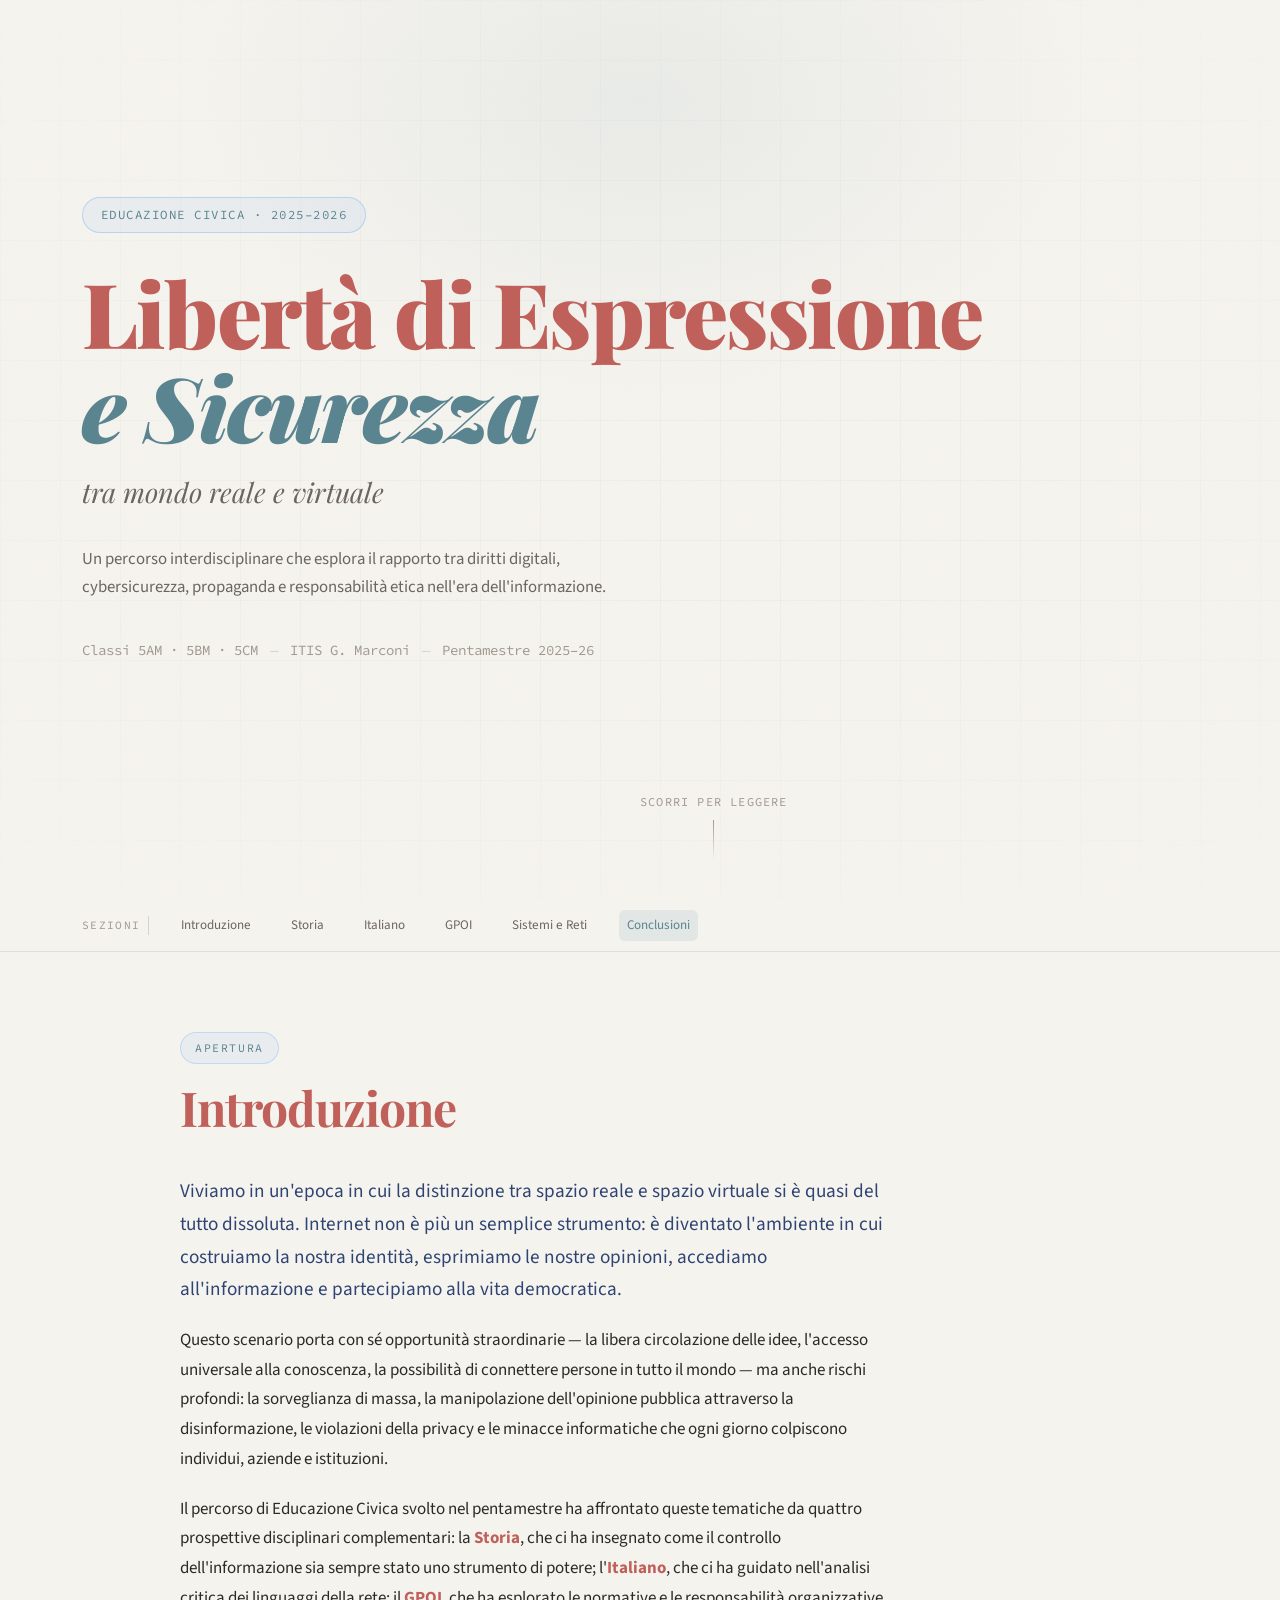
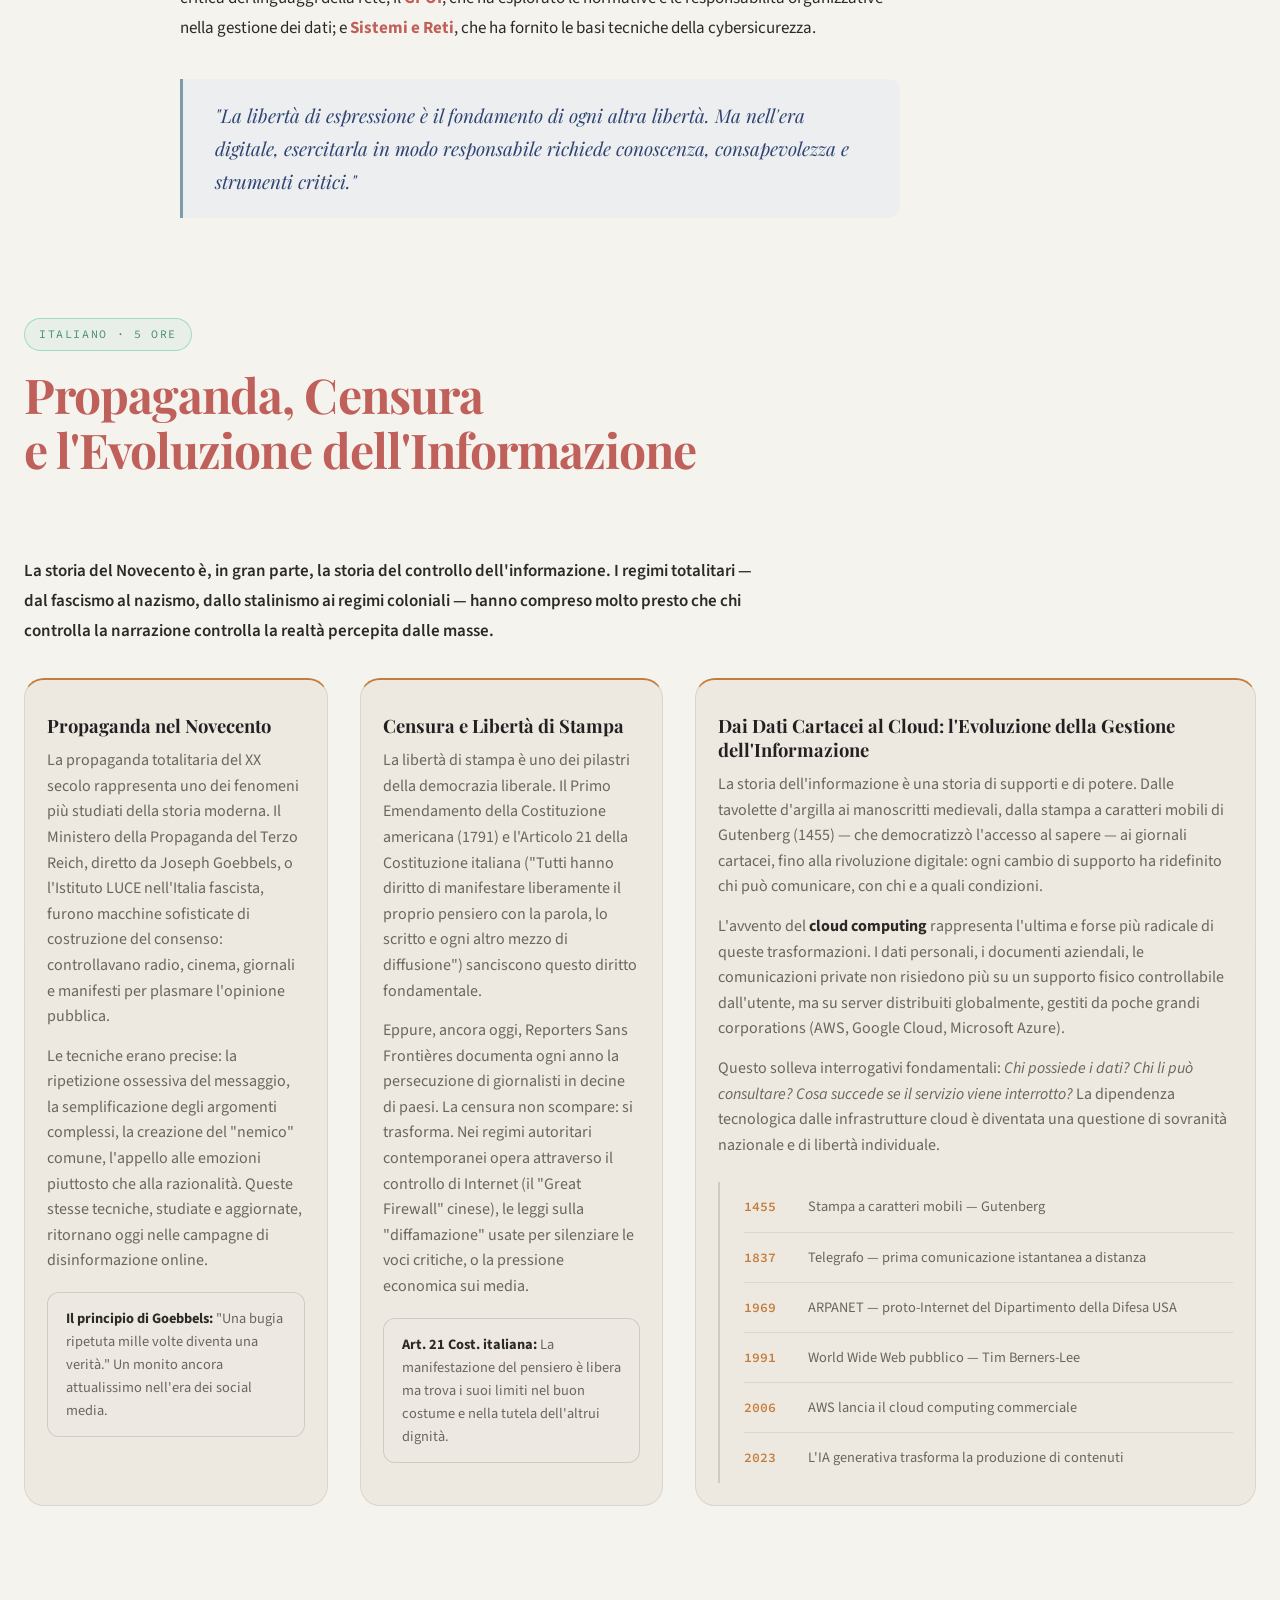
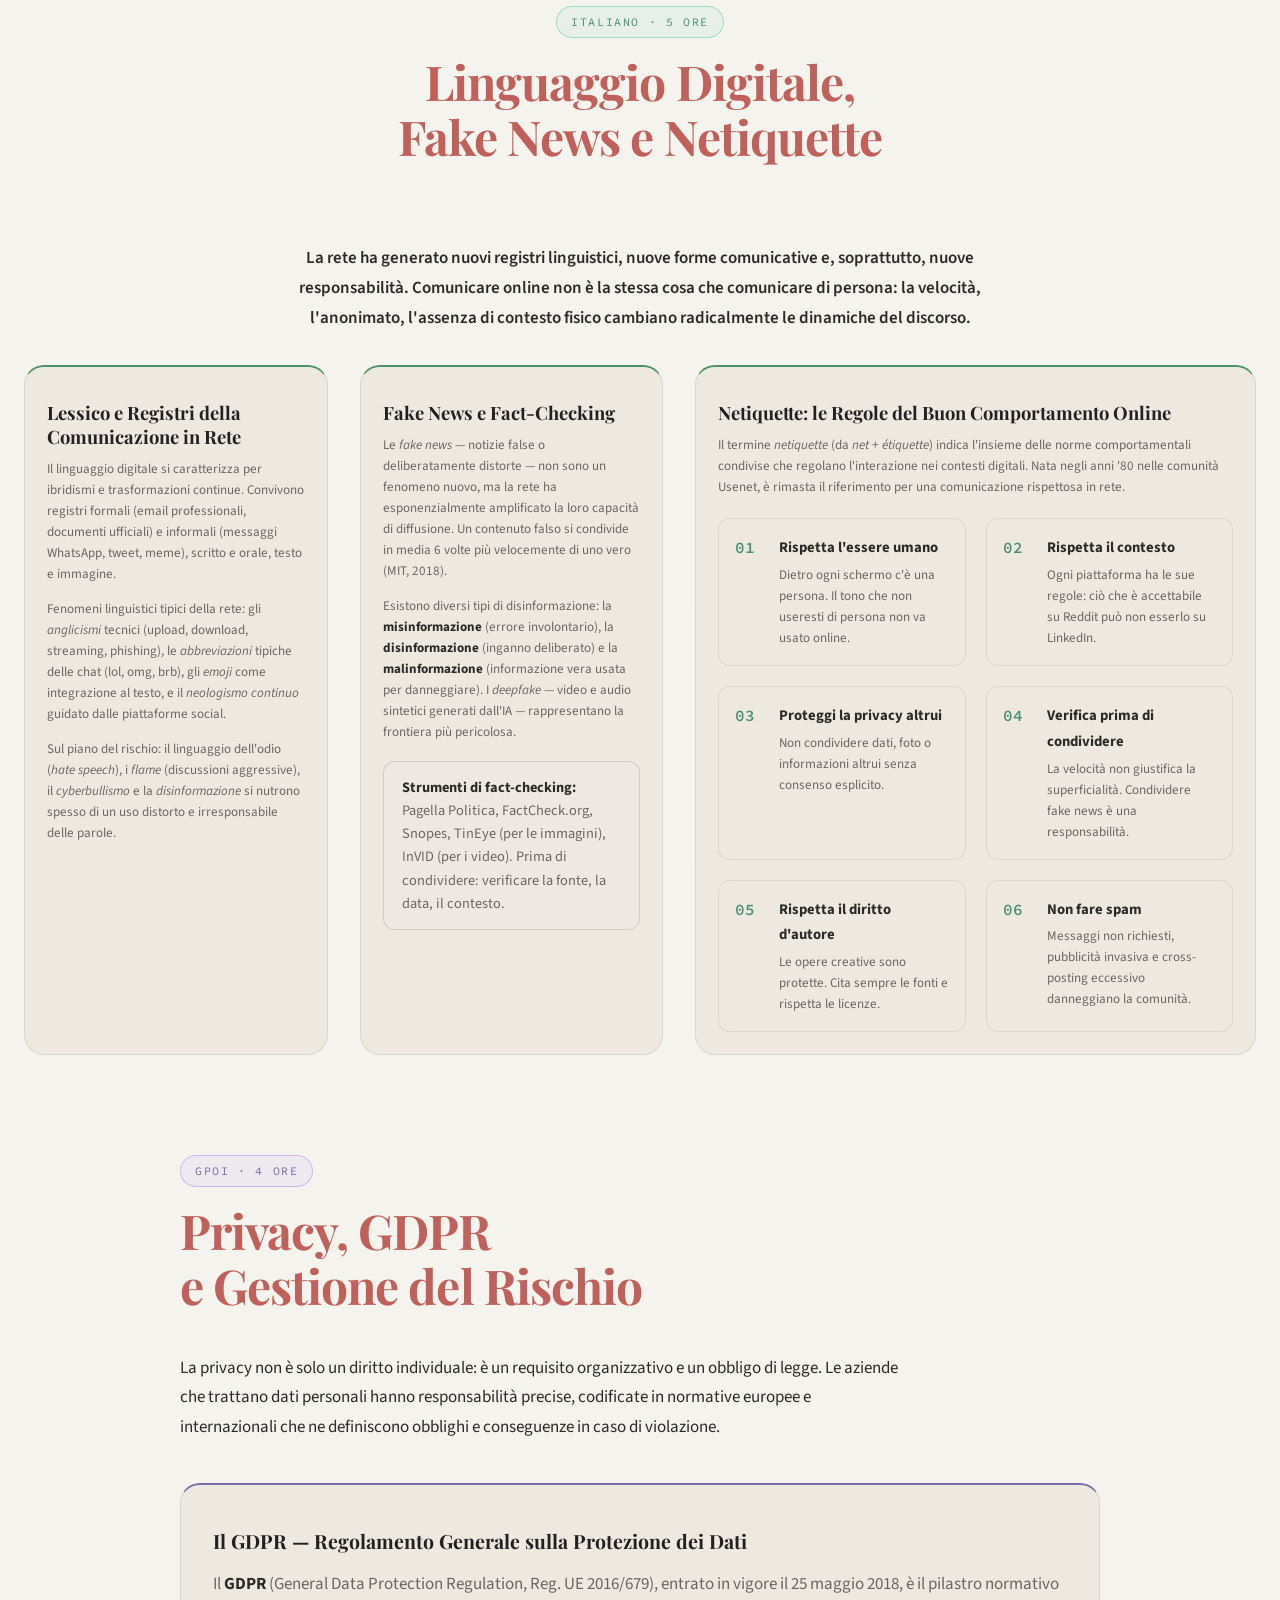
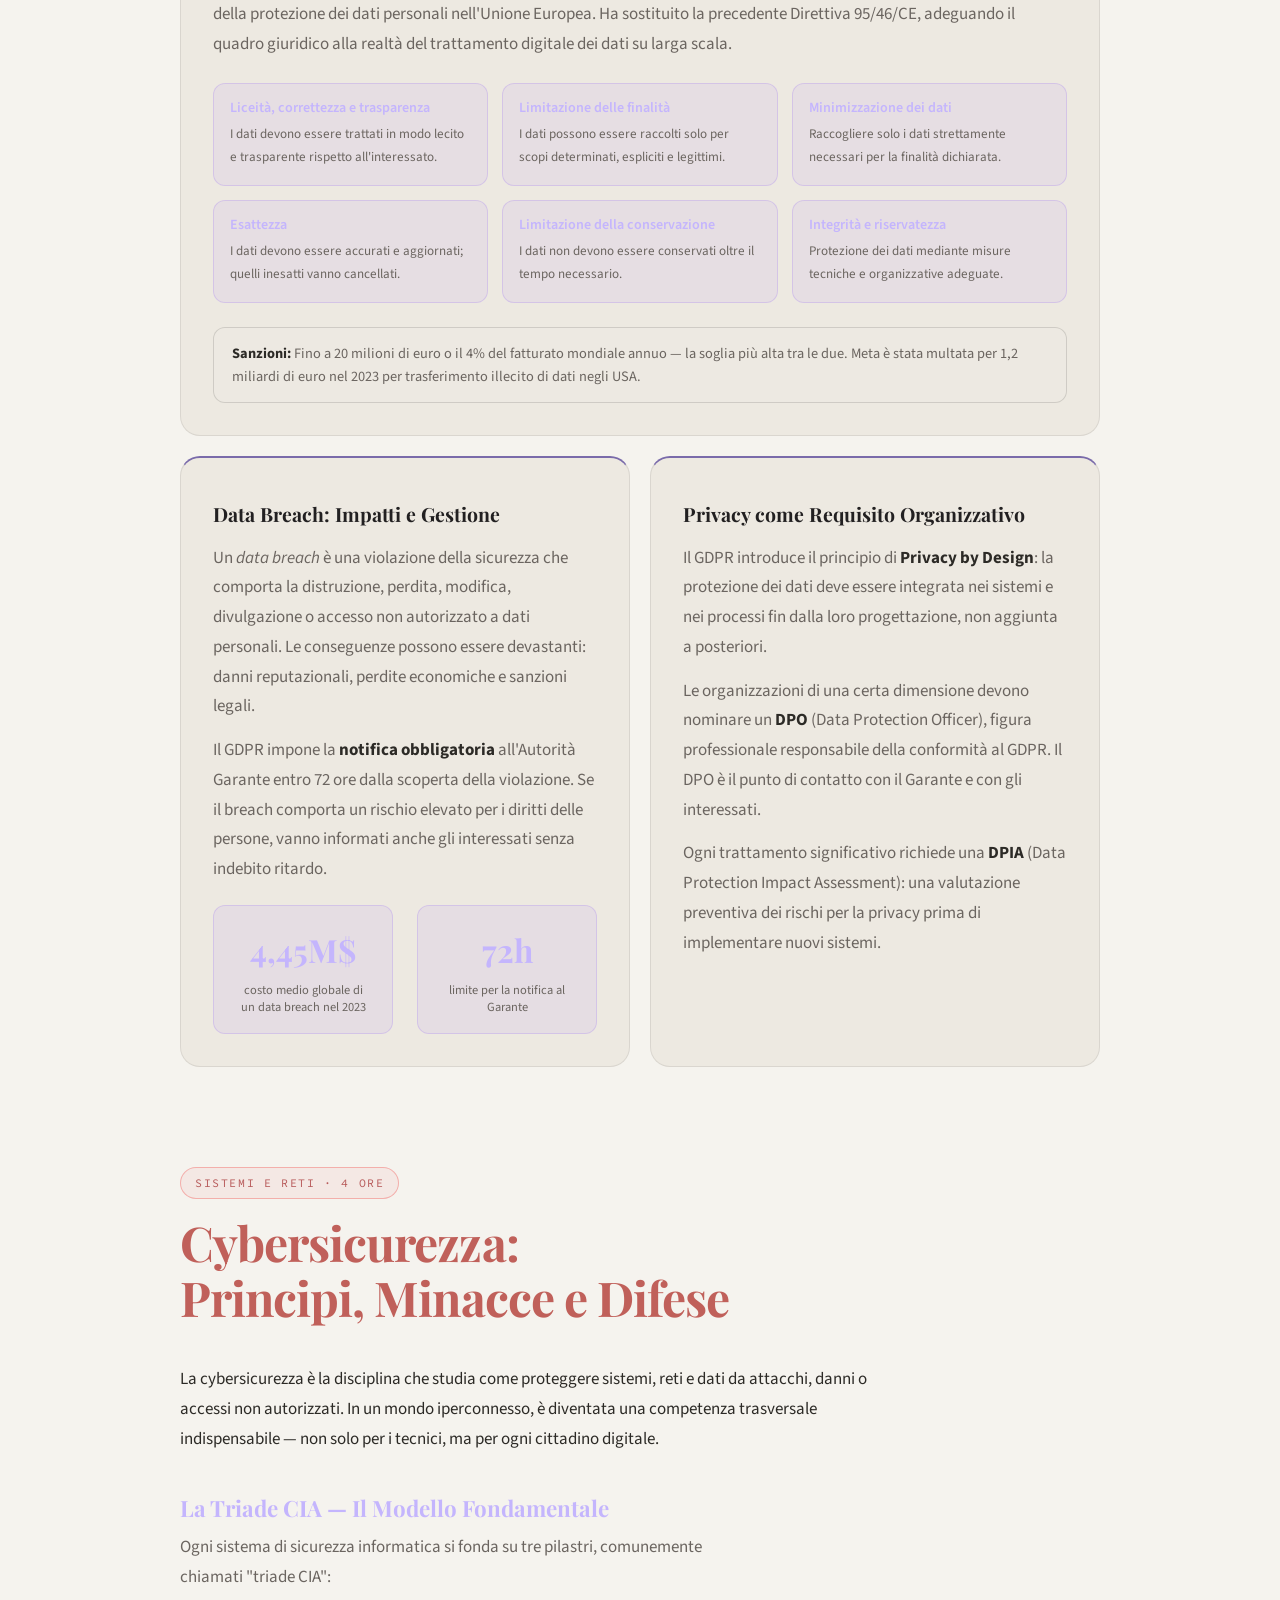
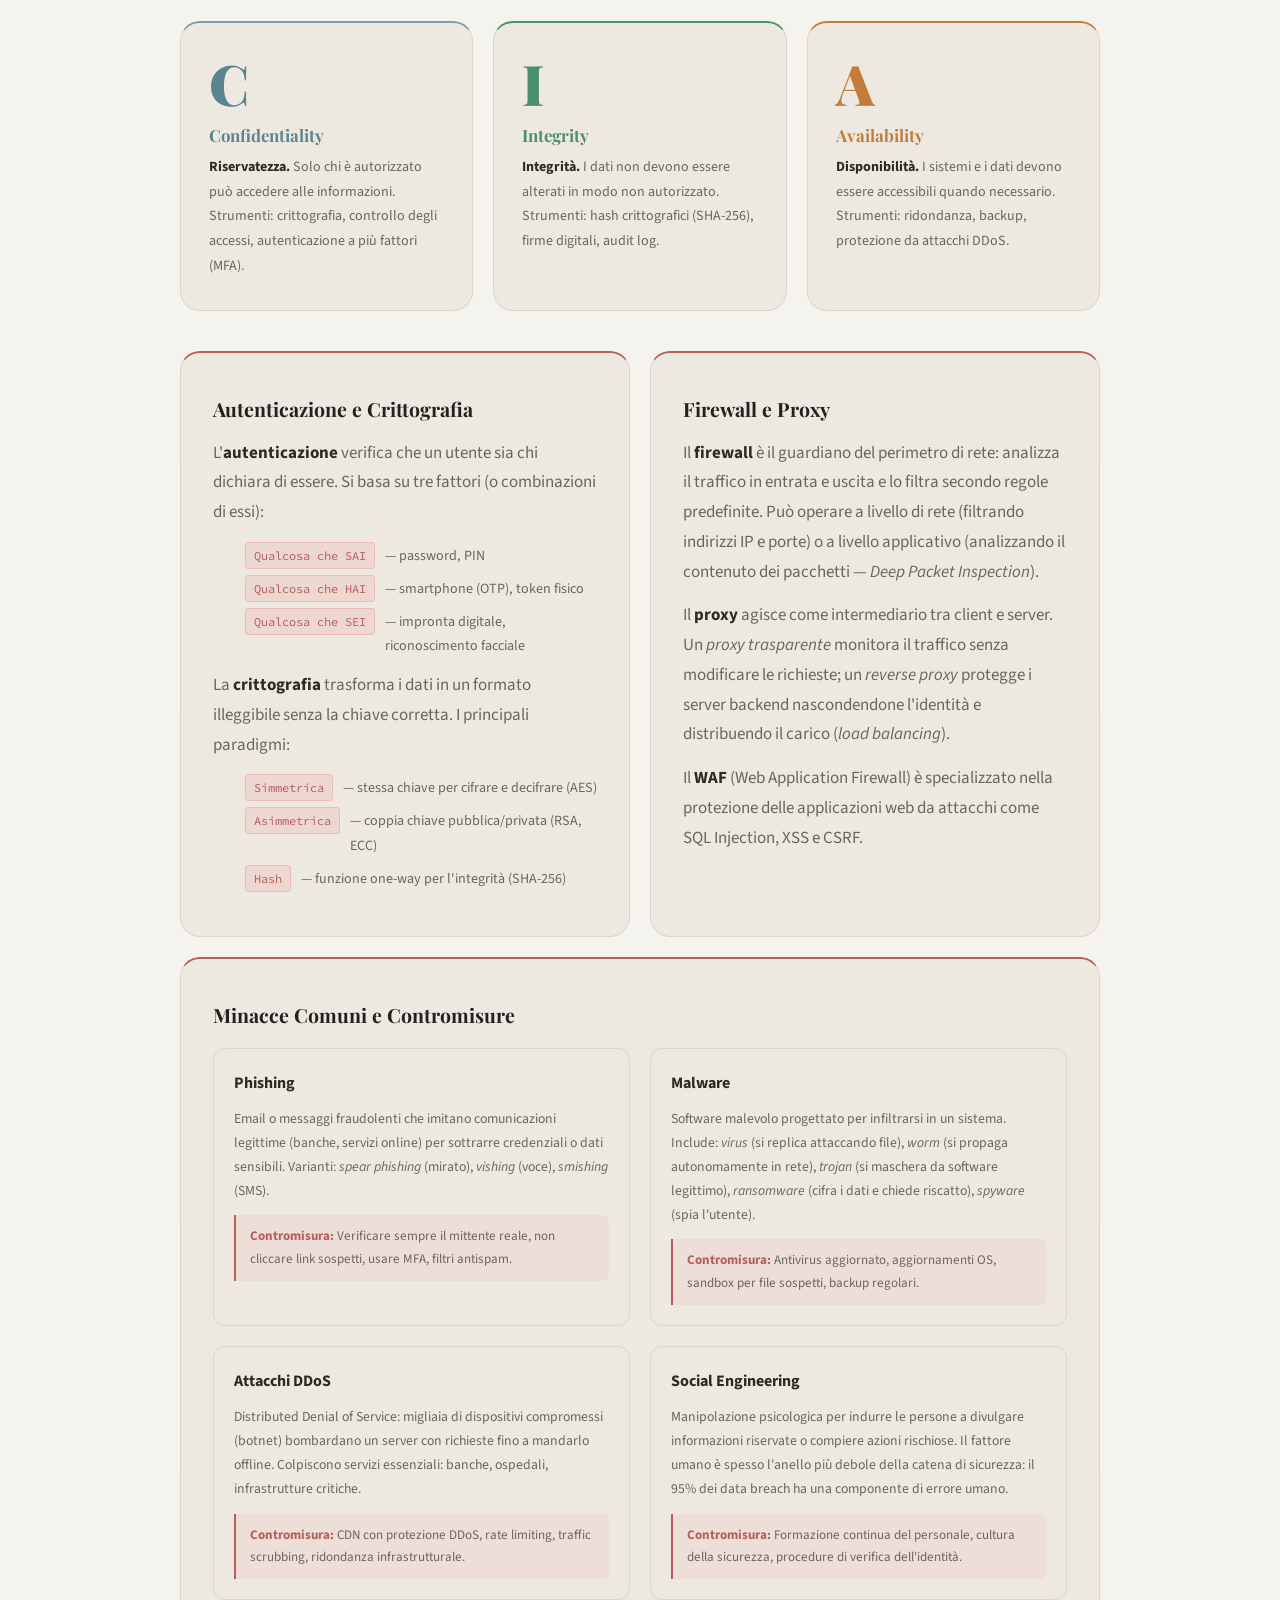
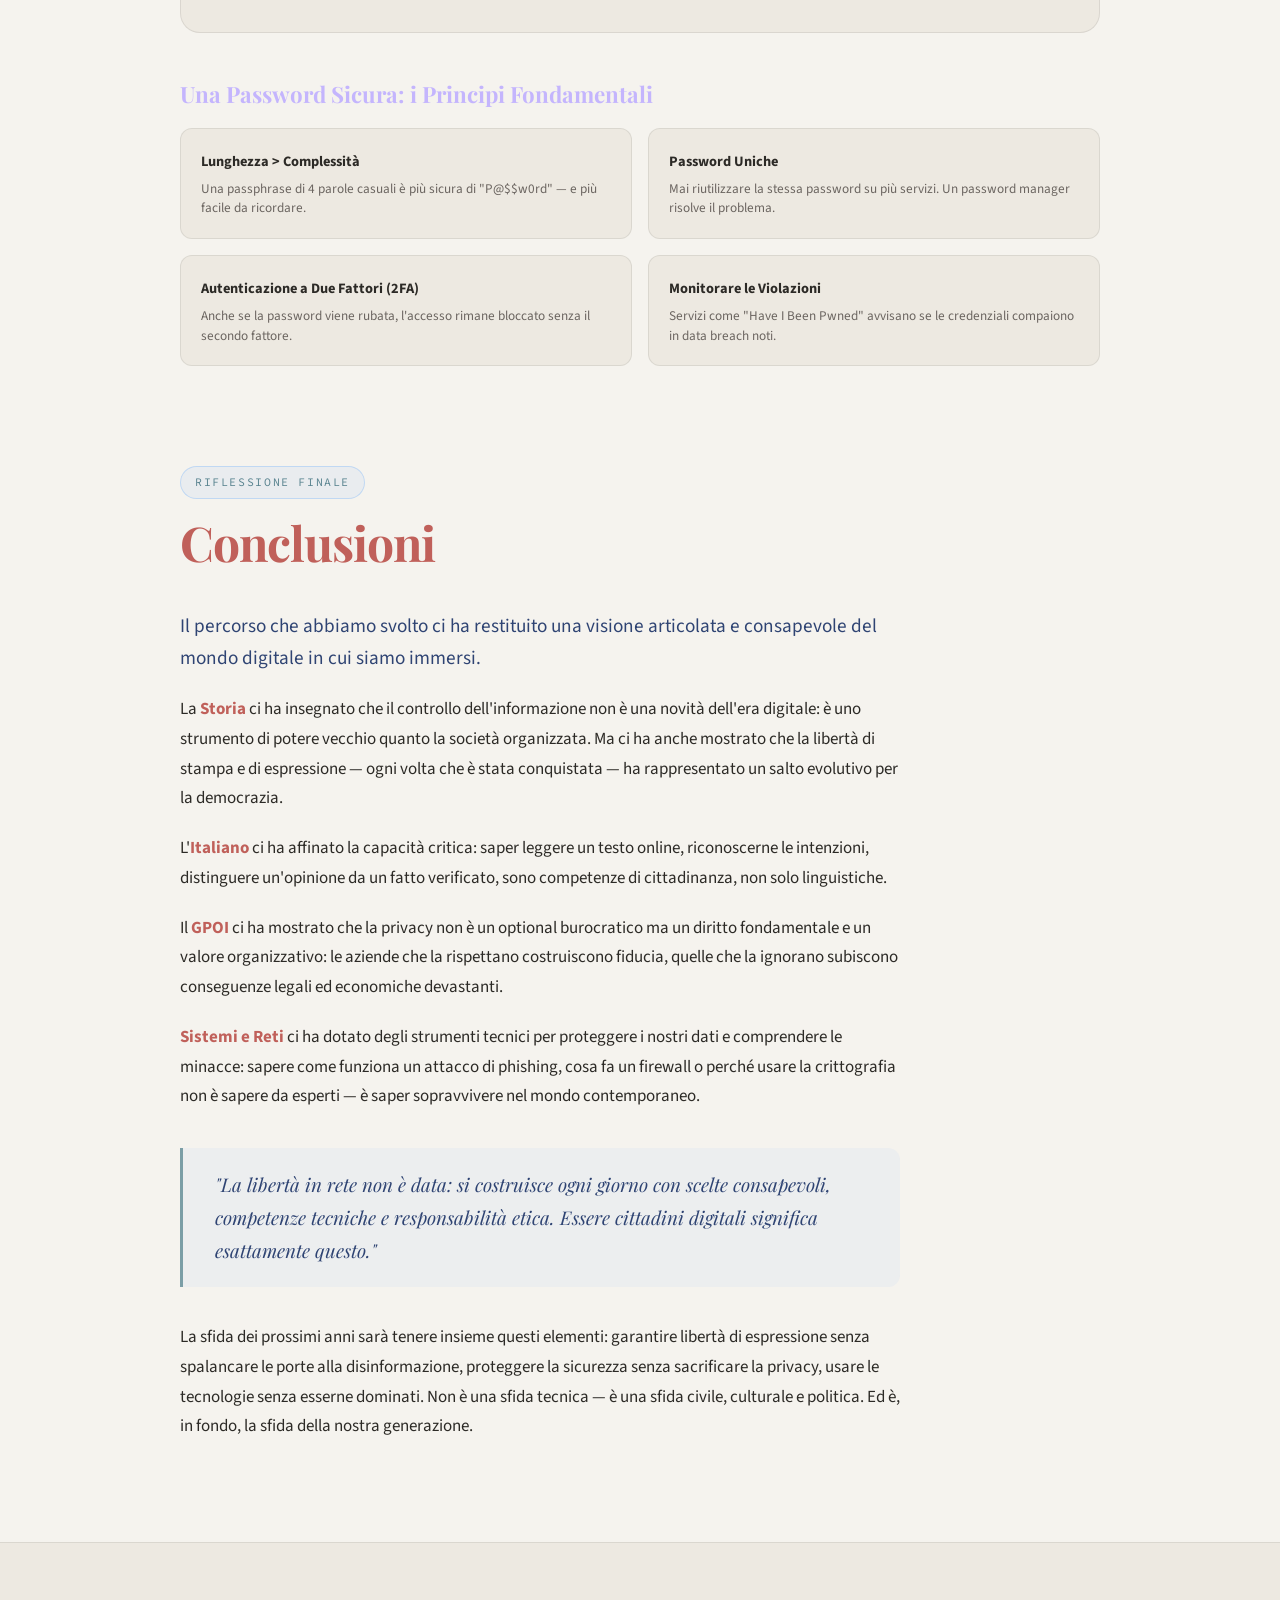
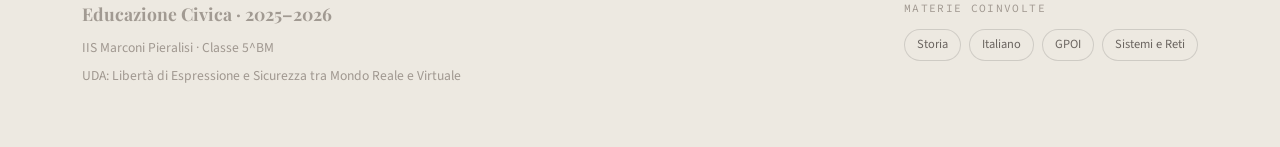
==== commit 0a1748b6: "Change section tag and header for 'Storia' section" ====
--- a/ed_civica.html
+++ b/ed_civica.html
@@ -97,10 +97,10 @@
     <!--STORIA-->
     <section id="storia" class="content-section">
       <div class="section-header">
-        <div class="section-tag tag-storia">Storia · 8 ore</div>
-        <h2 class="section-header">Propaganda, Censura<br/>e l'Evoluzione dell'Informazione</h2>
-      </div>
-
+        <div class="section-tag tag-italiano">Italiano · 5 ore</div>
+        <h2 class="section-title">Propaganda, Censura<br/>e l'Evoluzione dell'Informazione</h2>
+      </div>
+      
       <div class="prose-block">
         <p>
           La storia del Novecento è, in gran parte, la storia del controllo dell'informazione. 
